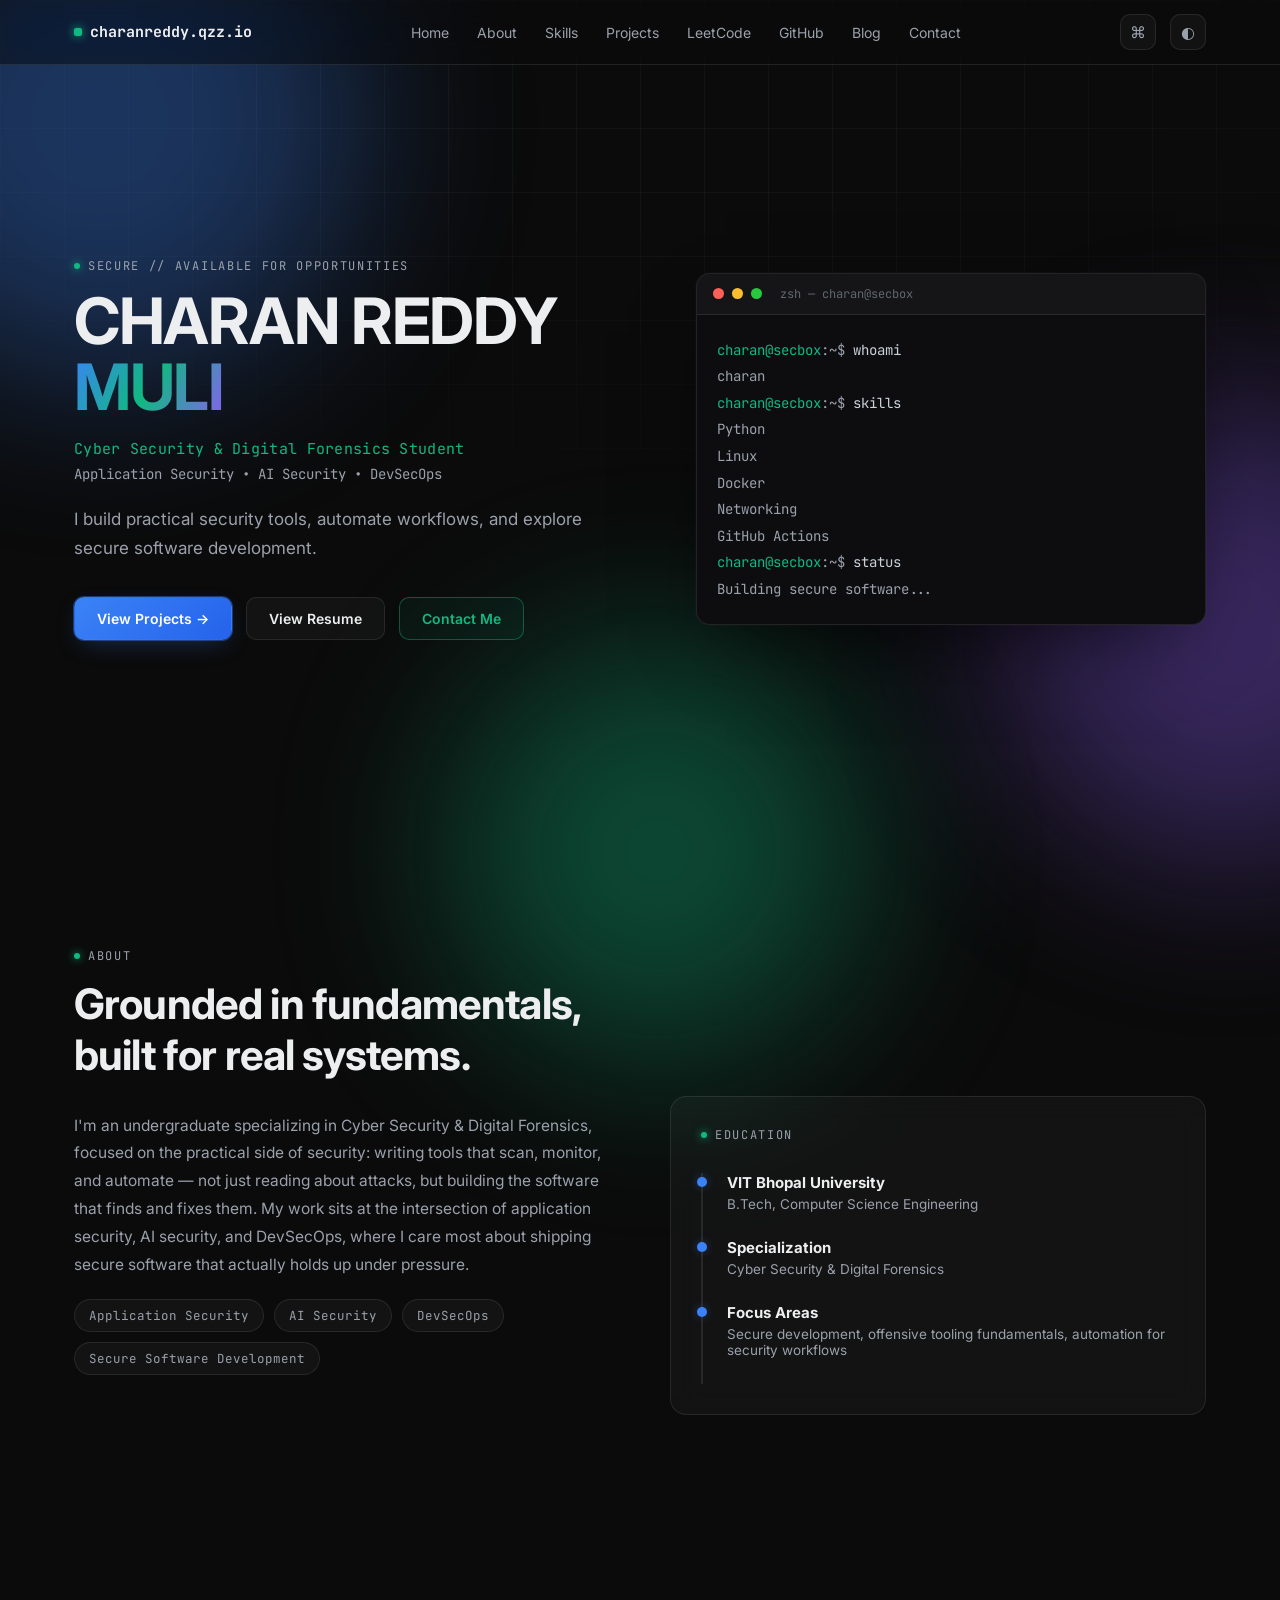
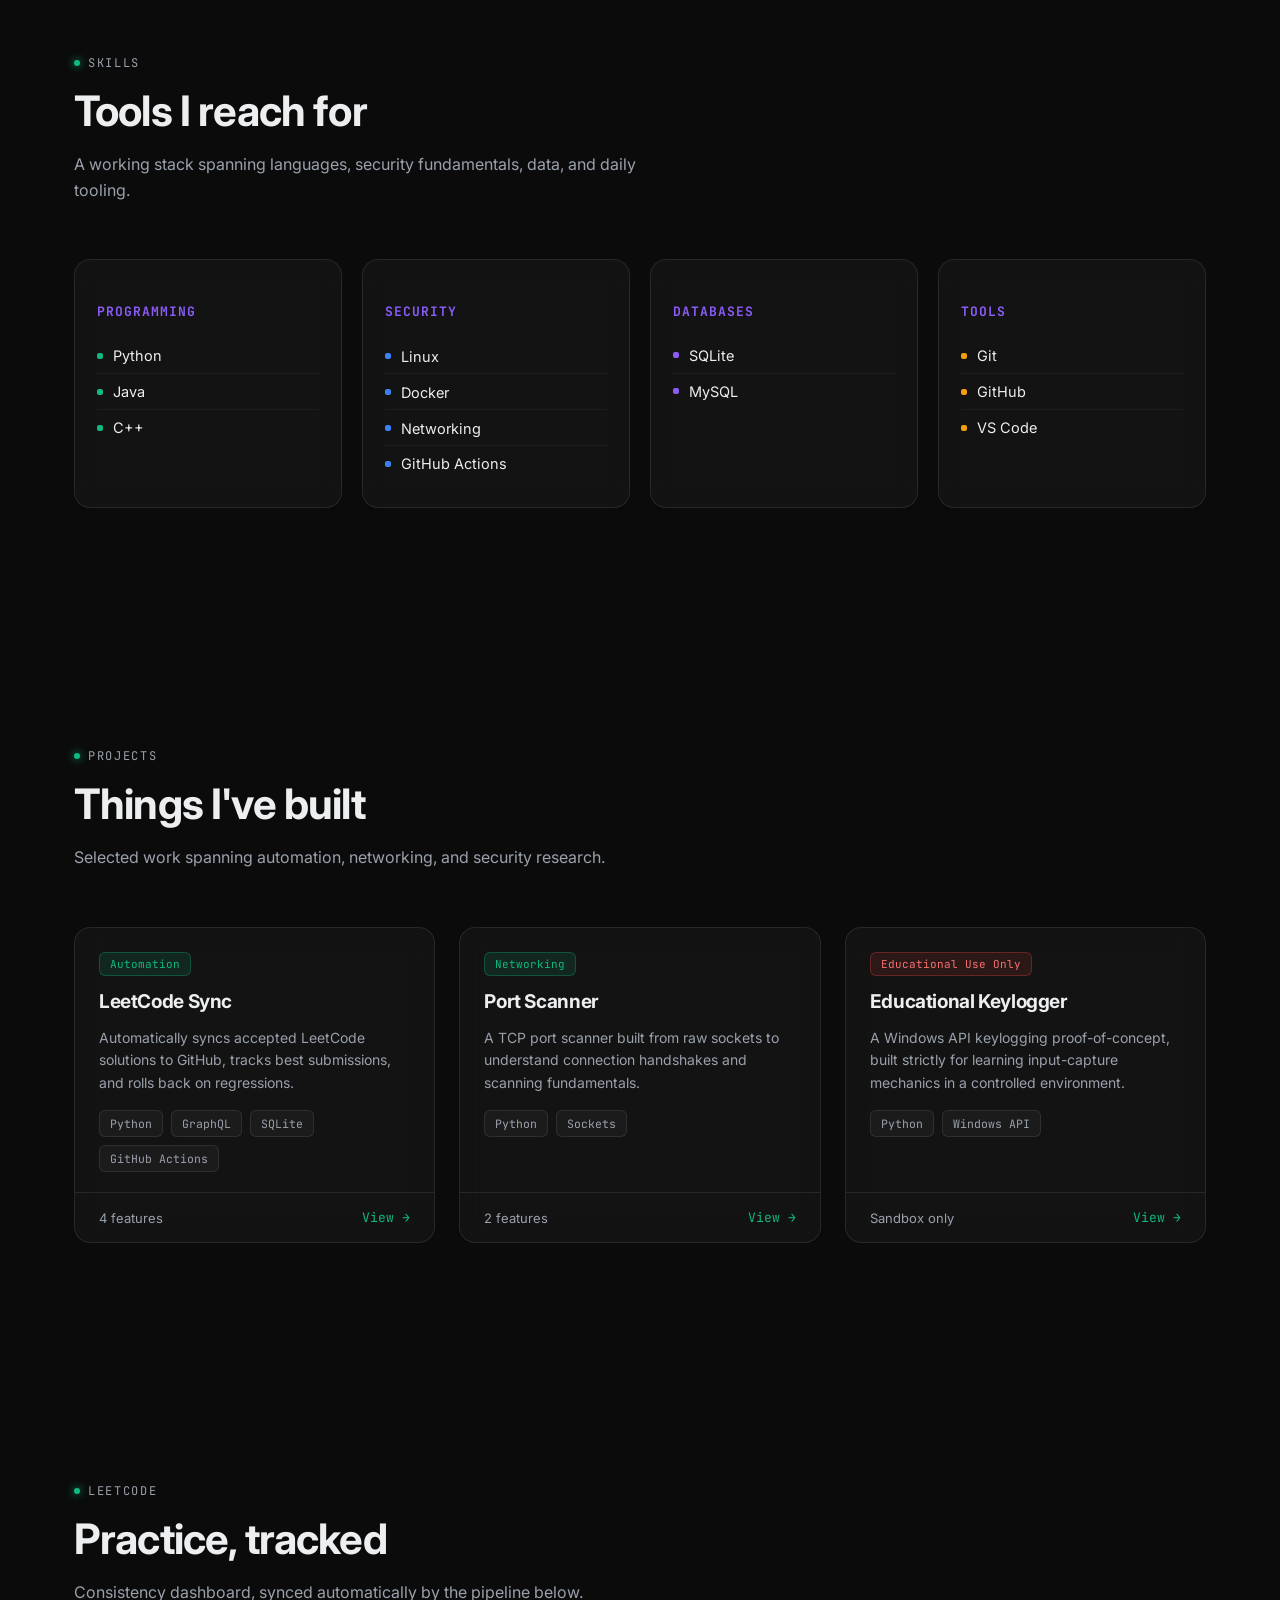
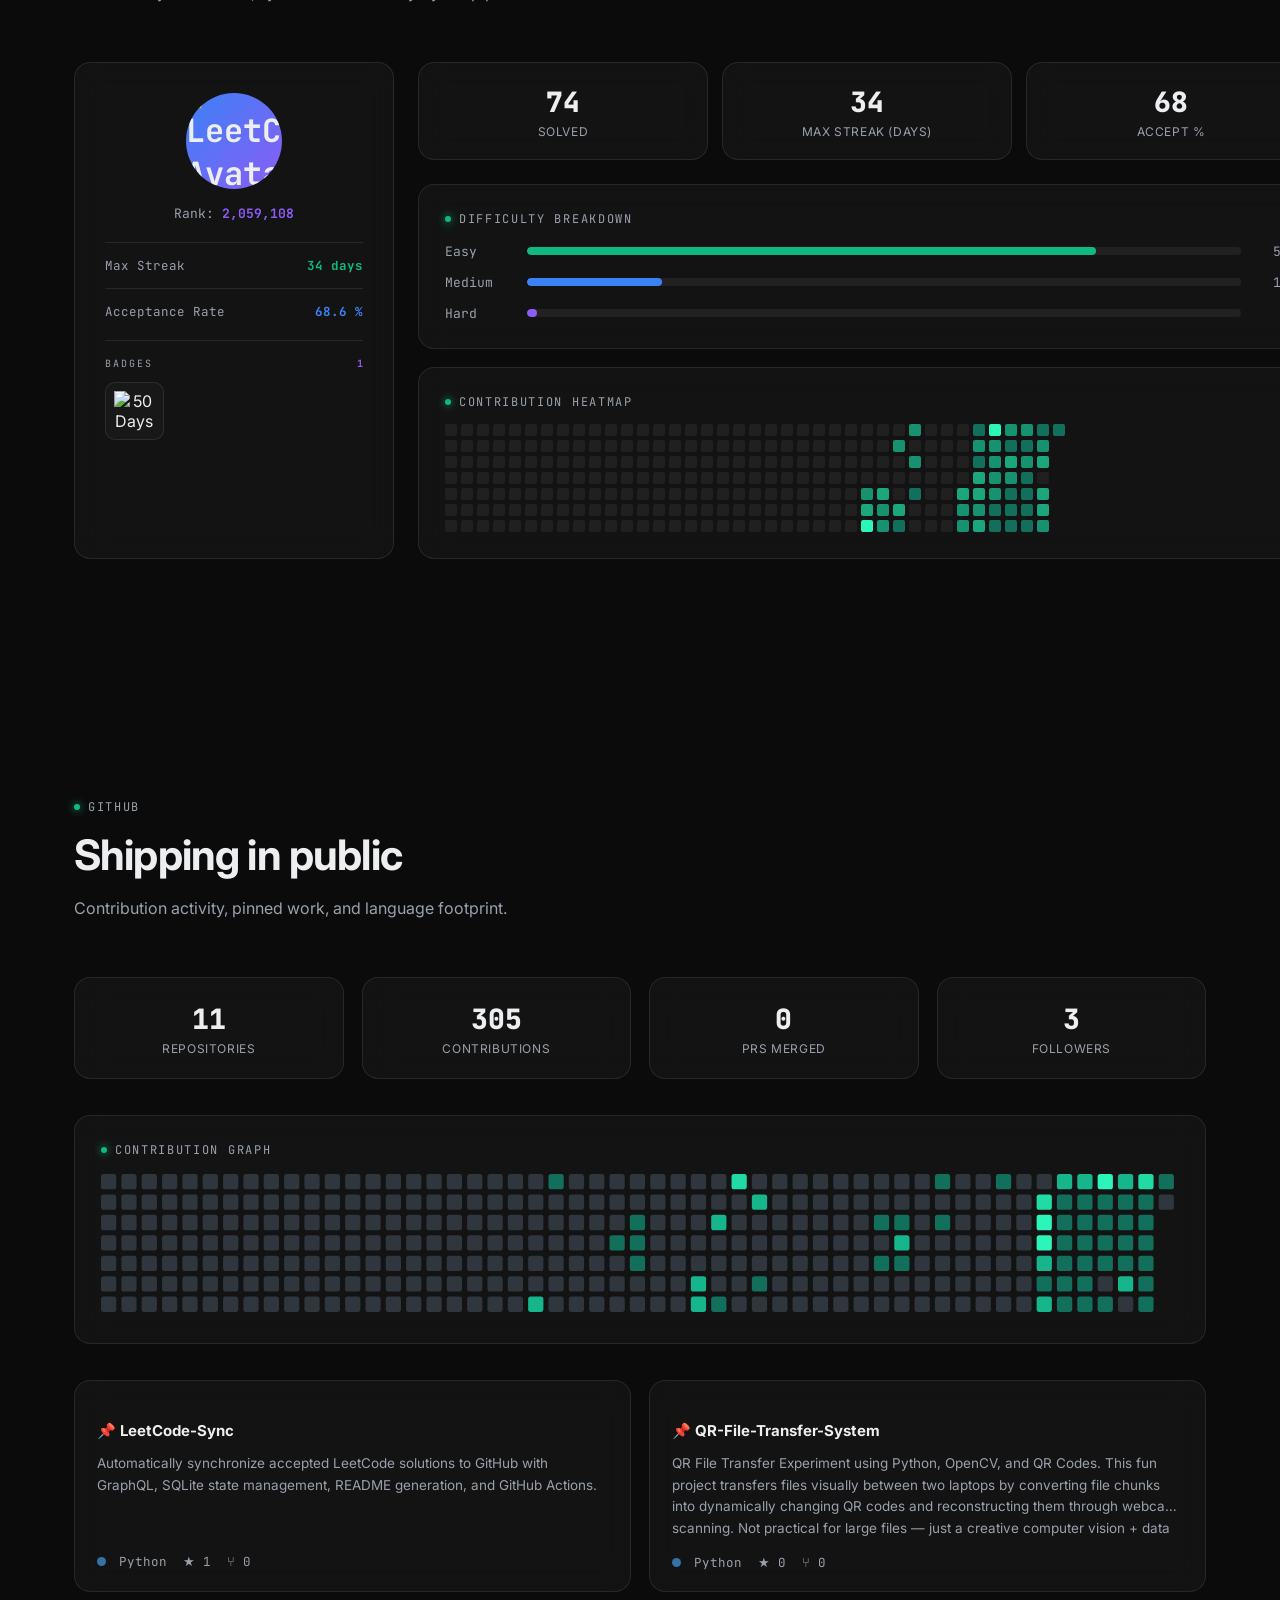
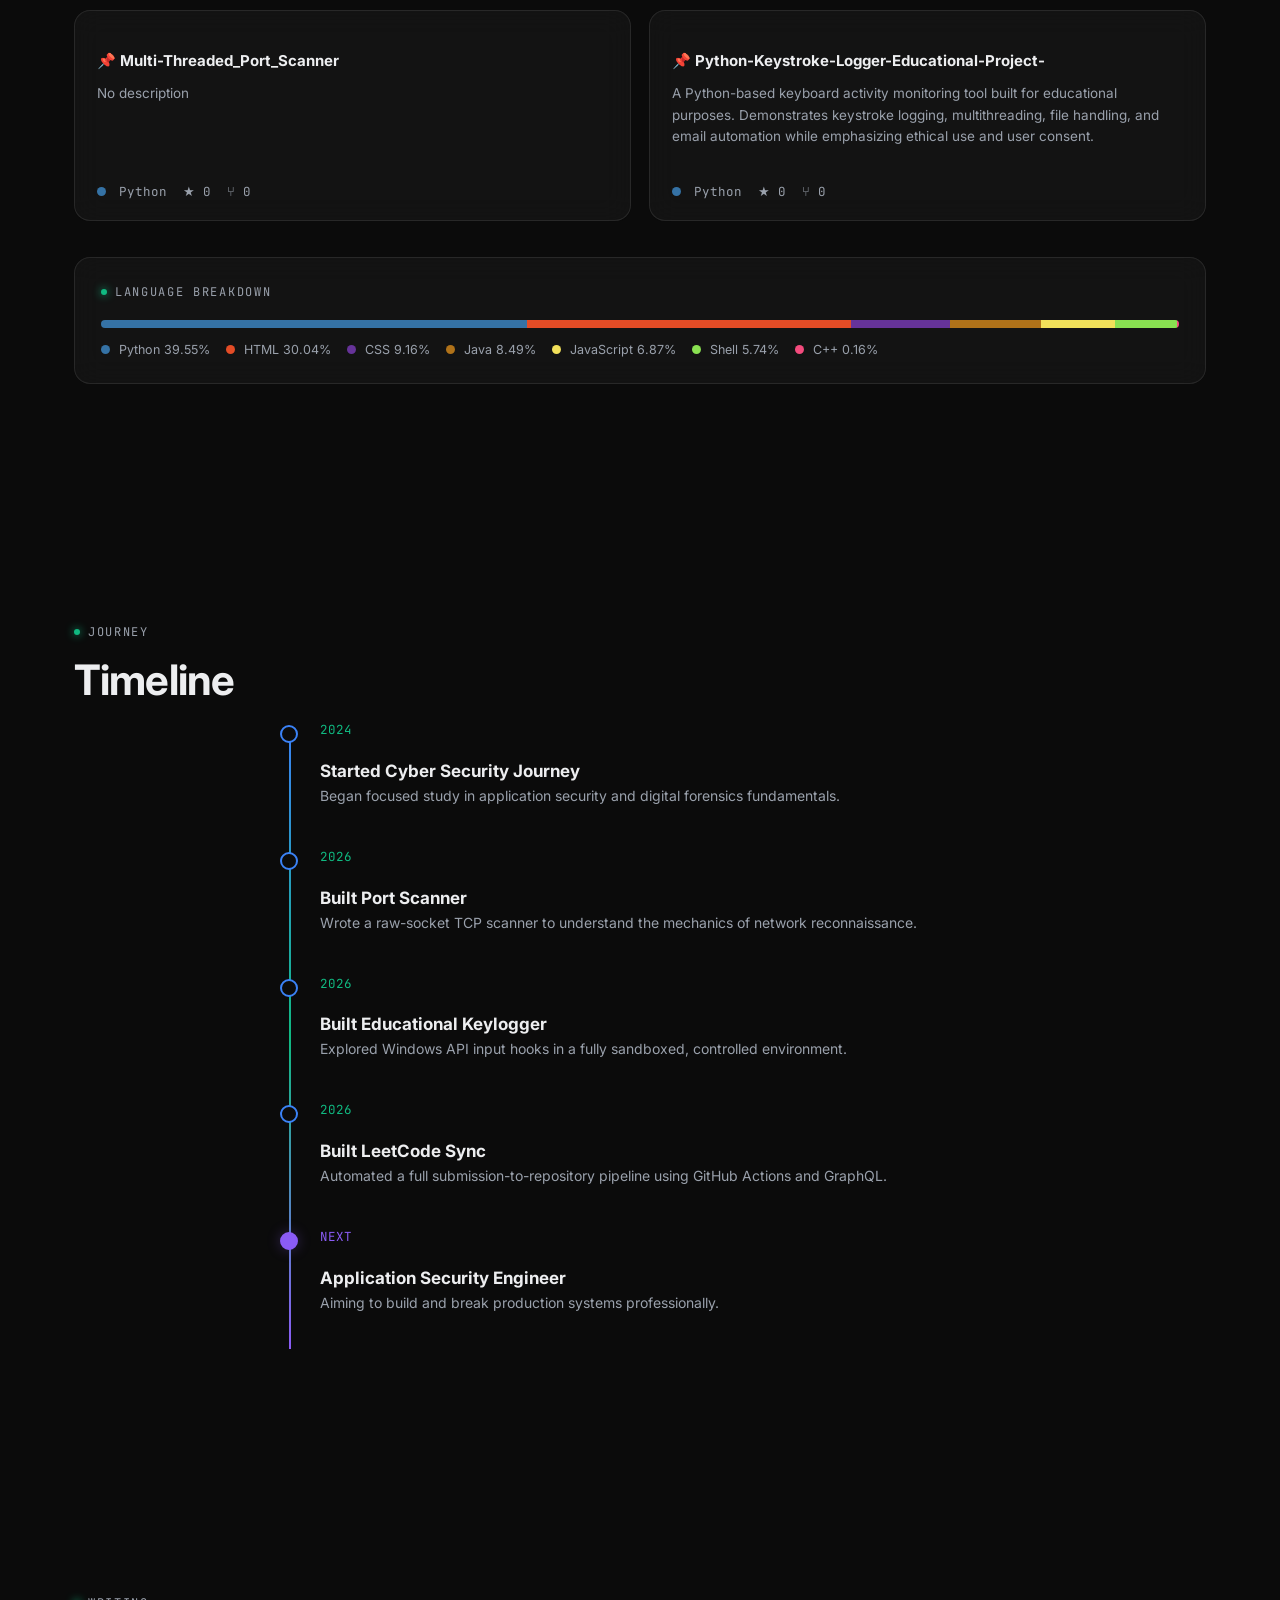
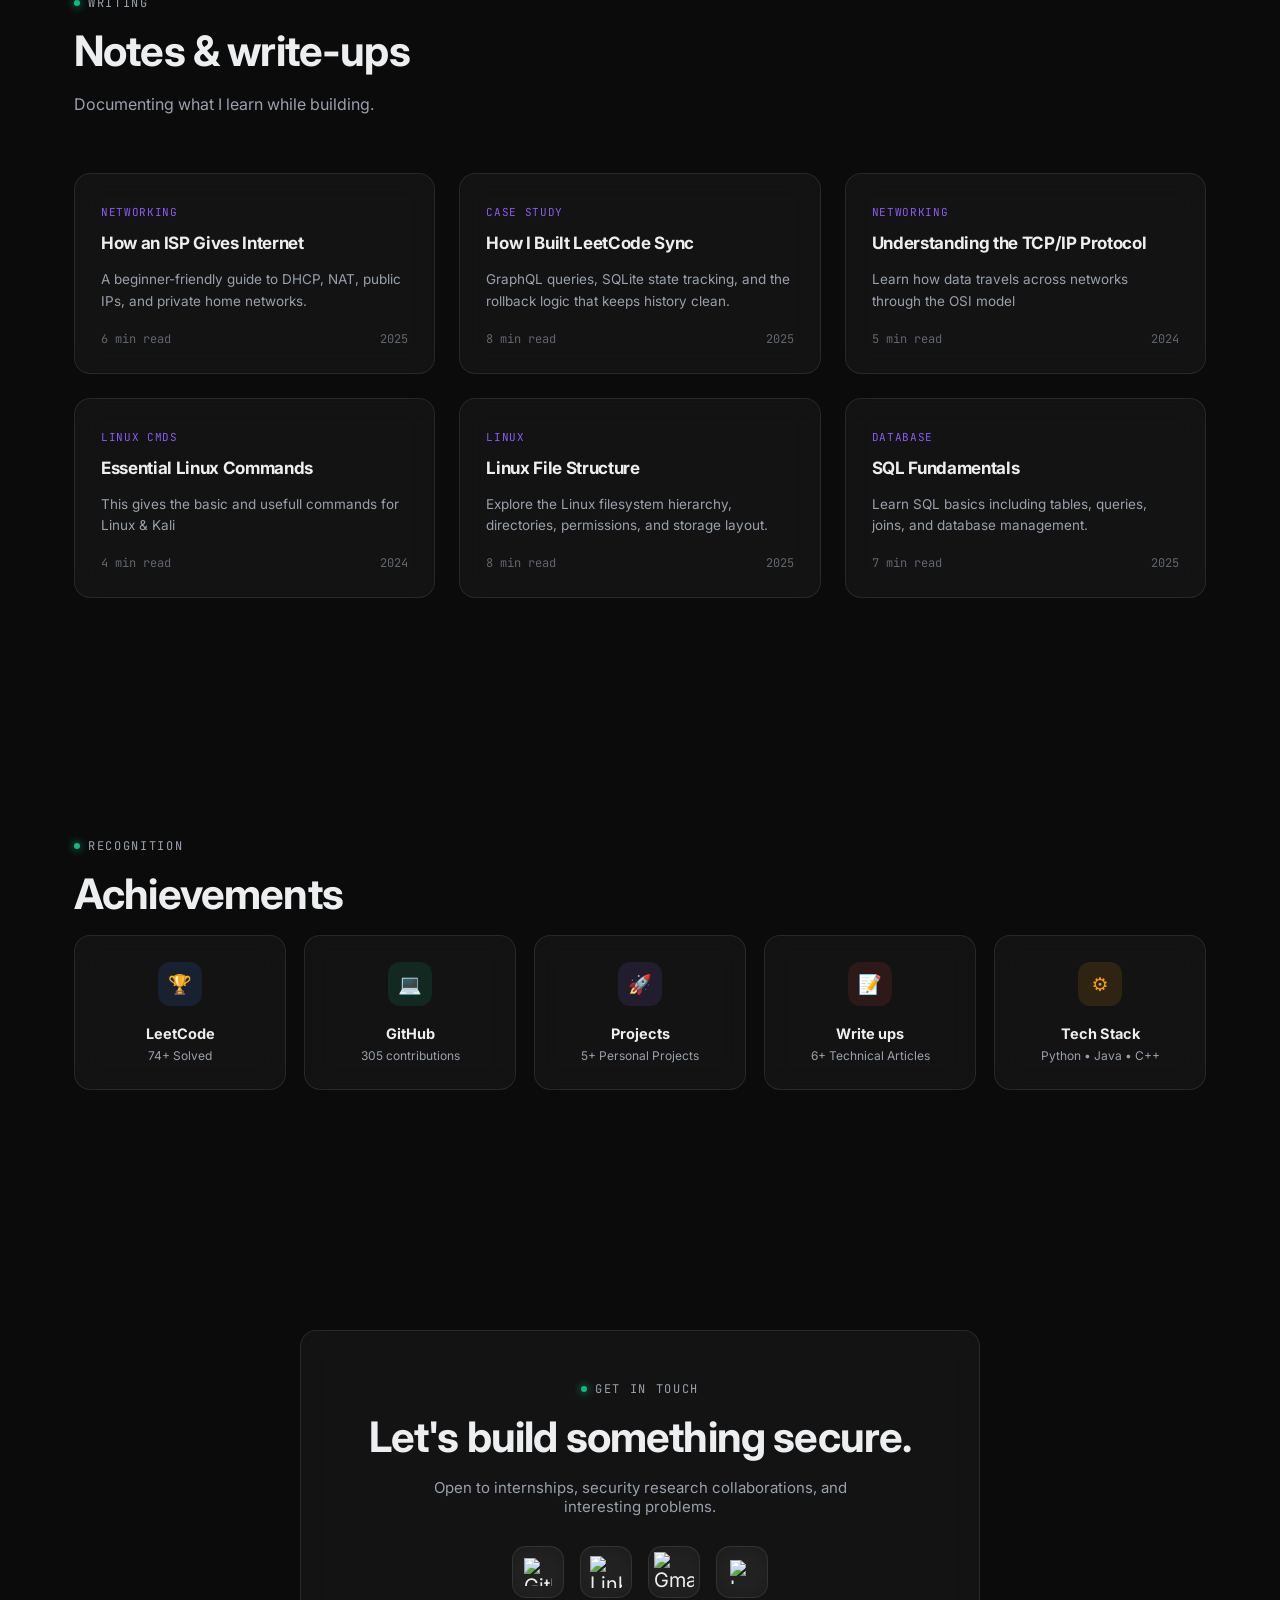
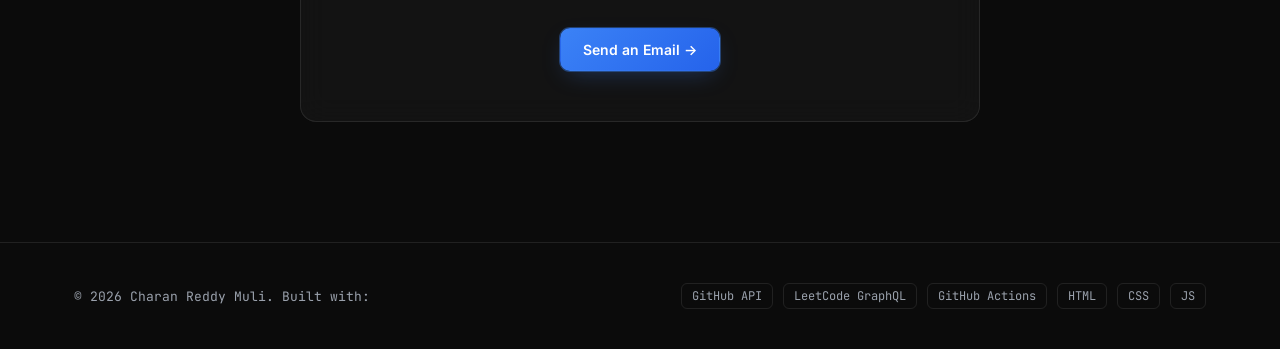
==== index.html @ 143a80f6 "Added batches to Leetcode" ====
<!DOCTYPE html>
<html lang="en">
<head>
<meta charset="UTF-8" />
<meta name="viewport" content="width=device-width, initial-scale=1.0" />
<title>Charan Reddy Muli — Cyber Security & Digital Forensics</title>
<meta name="description" content="Charan Reddy Muli — Cyber Security & Digital Forensics undergraduate. Application Security, AI Security, DevSecOps. Builder of practical security tools and automation." />
<meta name="theme-color" content="#0B0B0B" />
<link rel="preconnect" href="https://fonts.googleapis.com">
<link rel="preconnect" href="https://fonts.gstatic.com" crossorigin>
<link href="https://fonts.googleapis.com/css2?family=Inter:wght@400;500;600;700;800&family=JetBrains+Mono:wght@400;500;600;700&display=swap" rel="stylesheet">


<link rel="stylesheet" href="style.css">

</head>
<body>

<div id="loader"><div style="text-align:center;">
  <div class="loader-text mono">$ booting_portfolio --secure</div>
  <div class="loader-bar"><div class="loader-fill"></div></div>
</div></div>

<div class="bg-grid"></div>
<div class="blob blob-1"></div>
<div class="blob blob-2"></div>
<div class="blob blob-3"></div>
<div class="particles" id="particles"></div>
<div class="cursor-glow" id="cursorGlow"></div>
<div id="progress"></div>

<nav>
  <div class="nav-inner">
    <a href="#home" class="logo"><span class="dot"></span>charanreddy.qzz.io</a>
    <div class="nav-links">
      <a href="#home">Home</a>
      <a href="#about">About</a>
      <a href="#skills">Skills</a>
      <a href="#projects">Projects</a>
      <a href="#leetcode">LeetCode</a>
      <a href="#github">GitHub</a>
      <a href="#blog">Blog</a>
      <a href="#contact">Contact</a>
    </div>
    <div class="nav-right">
      <div class="icon-btn" id="cmdkBtn" title="Command palette" aria-label="Open command palette">⌘</div>
      <div class="icon-btn" id="themeToggle" title="Toggle theme" aria-label="Toggle light/dark theme">◐</div>
      <div class="icon-btn hamburger" id="hamburger" aria-label="Menu">☰</div>
    </div>
  </div>
</nav>

<!-- HERO -->
<section class="hero" id="home">
  <div class="container hero-grid">
    <div>
      <div class="eyebrow">SECURE // AVAILABLE FOR OPPORTUNITIES</div>
      <h1 class="reveal">CHARAN REDDY <span class="grad-text">MULI</span></h1>
      <div class="role reveal">Cyber Security &amp; Digital Forensics Student</div>
      <div class="stack reveal">Application Security • AI Security • DevSecOps</div>
      <p class="desc reveal">I build practical security tools, automate workflows, and explore secure software development.</p>
      <div class="hero-actions reveal">
        <a href="#projects" class="btn btn-primary magnetic">View Projects →</a>
        <a href="assets/Resume.pdf" target="_blank" class="btn btn-ghost magnetic">View Resume</a>
        <a href="#contact" class="btn btn-outline-emerald magnetic">Contact Me</a>
        
      </div>
    </div>
    <div class="reveal-scale">
      <div class="terminal">
        <div class="term-head">
          <span class="term-dot" style="background:#ff5f56;"></span>
          <span class="term-dot" style="background:#ffbd2e;"></span>
          <span class="term-dot" style="background:#27c93f;"></span>
          <span class="mono" style="margin-left:10px; font-size:12px; color:var(--text-faint);">zsh — charan@secbox</span>
        </div>
        <div class="term-body" id="termBody"></div>
      </div>
    </div>
  </div>
</section>

<!-- ABOUT -->
<section id="about">
  <div class="container">
    <div class="eyebrow reveal">ABOUT</div>
    <h2 class="section-title reveal">Grounded in fundamentals,<br/>built for real systems.</h2>
    <div class="about-grid">
      <div class="reveal">
        <p style="color:var(--text-dim); line-height:1.8; font-size:15.5px;">
          I'm an undergraduate specializing in Cyber Security &amp; Digital Forensics, focused on the practical side of security: writing tools that scan, monitor, and automate — not just reading about attacks, but building the software that finds and fixes them. My work sits at the intersection of application security, AI security, and DevSecOps, where I care most about shipping secure software that actually holds up under pressure.
        </p>
        <div class="interest-pills">
          <span class="pill">Application Security</span>
          <span class="pill">AI Security</span>
          <span class="pill">DevSecOps</span>
          <span class="pill">Secure Software Development</span>
        </div>
      </div>
      <div class="glass reveal" style="padding:30px;">
        <div class="eyebrow" style="margin-bottom:18px;">EDUCATION</div>
        <div class="timeline-mini">
          <div class="t-item">
            <h4>VIT Bhopal University</h4>
            <p>B.Tech, Computer Science Engineering</p>
          </div>
          <div class="t-item">
            <h4>Specialization</h4>
            <p>Cyber Security &amp; Digital Forensics</p>
          </div>
          <div class="t-item">
            <h4>Focus Areas</h4>
            <p>Secure development, offensive tooling fundamentals, automation for security workflows</p>
          </div>
        </div>
      </div>
    </div>
  </div>
</section>

<!-- SKILLS -->
<section id="skills">
  <div class="container">
    <div class="eyebrow reveal">SKILLS</div>
    <h2 class="section-title reveal">Tools I reach for</h2>
    <p class="section-sub reveal">A working stack spanning languages, security fundamentals, data, and daily tooling.</p>
    <div class="skill-groups">
      <div class="glass skill-card reveal">
        <h4>Programming</h4>
        <div class="skill-item"><span class="skill-dot"></span>Python</div>
        <div class="skill-item"><span class="skill-dot"></span>Java</div>
        <div class="skill-item"><span class="skill-dot"></span>C++</div>
      </div>
      <div class="glass skill-card reveal">
        <h4>Security</h4>
        <div class="skill-item"><span class="skill-dot" style="background:var(--blue);"></span>Linux</div>
        <div class="skill-item"><span class="skill-dot" style="background:var(--blue);"></span>Docker</div>
        <div class="skill-item"><span class="skill-dot" style="background:var(--blue);"></span>Networking</div>
        <div class="skill-item"><span class="skill-dot" style="background:var(--blue);"></span>GitHub Actions</div>
      </div>
      <div class="glass skill-card reveal">
        <h4>Databases</h4>
        <div class="skill-item"><span class="skill-dot" style="background:var(--purple);"></span>SQLite</div>
        <div class="skill-item"><span class="skill-dot" style="background:var(--purple);"></span>MySQL</div>
      </div>
      <div class="glass skill-card reveal">
        <h4>Tools</h4>
        <div class="skill-item"><span class="skill-dot" style="background:#f59e0b;"></span>Git</div>
        <div class="skill-item"><span class="skill-dot" style="background:#f59e0b;"></span>GitHub</div>
        <div class="skill-item"><span class="skill-dot" style="background:#f59e0b;"></span>VS Code</div>
      </div>
    </div>
  </div>
</section>

<!-- PROJECTS -->
<section id="projects">
  <div class="container">
    <div class="eyebrow reveal">PROJECTS</div>
    <h2 class="section-title reveal">Things I've built</h2>
    <p class="section-sub reveal">Selected work spanning automation, networking, and security research.</p>
    <div class="projects-grid">

      <div class="glass pcard reveal" data-modal="proj1">
        <div class="pcard-top">
          <span class="pcard-badge badge-live mono">Automation</span>
          <h3>LeetCode Sync</h3>
          <p>Automatically syncs accepted LeetCode solutions to GitHub, tracks best submissions, and rolls back on regressions.</p>
        </div>
        <div class="tech-row">
          <span class="tech-chip">Python</span><span class="tech-chip">GraphQL</span><span class="tech-chip">SQLite</span><span class="tech-chip">GitHub Actions</span>
        </div>
        <div class="pcard-foot"><span>4 features</span><span class="mono" style="color:var(--emerald);">View →</span></div>
      </div>

      <div class="glass pcard reveal" data-modal="proj2">
        <div class="pcard-top">
          <span class="pcard-badge badge-live mono">Networking</span>
          <h3>Port Scanner</h3>
          <p>A TCP port scanner built from raw sockets to understand connection handshakes and scanning fundamentals.</p>
        </div>
        <div class="tech-row">
          <span class="tech-chip">Python</span><span class="tech-chip">Sockets</span>
        </div>
        <div class="pcard-foot"><span>2 features</span><span class="mono" style="color:var(--emerald);">View →</span></div>
      </div>

      <div class="glass pcard reveal" data-modal="proj3">
        <div class="pcard-top">
          <span class="pcard-badge badge-warn mono">Educational Use Only</span>
          <h3>Educational Keylogger</h3>
          <p>A Windows API keylogging proof-of-concept, built strictly for learning input-capture mechanics in a controlled environment.</p>
        </div>
        <div class="tech-row">
          <span class="tech-chip">Python</span><span class="tech-chip">Windows API</span>
        </div>
        <div class="pcard-foot"><span>Sandbox only</span><span class="mono" style="color:var(--emerald);">View →</span></div>
      </div>

    </div>
  </div>
</section>

<!-- LEETCODE DASHBOARD -->
<section id="leetcode">
  <div class="container">
    <div class="eyebrow reveal">LEETCODE</div>
    <h2 class="section-title reveal">Practice, tracked</h2>
    <p class="section-sub reveal">Consistency dashboard, synced automatically by the pipeline below.</p>

    <div class="lc-grid">
      <div class="glass lc-profile reveal">
        <img id="leetcode-avatar" class="avatar" alt="LeetCode Avatar">
        <h3 id="leetcode-username" style="font-size:18px;"></h3>
        <p class="mono" style="color:var(--text-dim); font-size:13px; margin:6px 0 20px;">Rank: <span id="rank" style="color:var(--purple); font-weight:700;">1584</span></p>
        <div style="display:flex; justify-content:space-between; padding:14px 0; border-top:1px solid var(--border);">
          <span class="mono" style="font-size:12.5px; color:var(--text-dim);">Max Streak</span>
          <span id="profileStreak" class="mono" style="font-size:12.5px; color:var(--emerald); font-weight:700;">0 days</span>
        </div>
        <div style="display:flex; justify-content:space-between; padding:14px 0; border-top:1px solid var(--border);">
          <span class="mono" style="font-size:12.5px; color:var(--text-dim);">Acceptance Rate</span>
          <span id="profileAcceptance" class="mono" style="font-size:12.5px; color:var(--blue); font-weight:700;">71.4%</span>
        </div>
          <div class="leetcode-badges">
            <div class="leetcode-badges-header">
              <span class="mono leetcode-badges-title">BADGES</span>
              <span class="mono leetcode-badges-count" id="badgeCount">0</span>
            </div>
          
            <div id="leetcodeBadges" class="leetcode-badges-grid">
              <!-- Badges are automatically inserted here -->
            </div>
            </div>
          </div>

      <div>
        <div class="lc-stats-row">
        <div class="glass stat-box reveal">
            <div id="solvedCount" class="stat-num mono counter">0</div>
            <div class="stat-label">Solved</div>
        </div>
      
        <div class="glass stat-box reveal">
            <div id="streakCount" class="stat-num mono counter">0</div>
            <div  class="stat-label">Max Streak (days)</div>
        </div>
      
        <div class="glass stat-box reveal">
            <div id="acceptanceCount" class="stat-num mono counter">0</div>
            <div class="stat-label">Accept %</div>
        </div>

        </div>

        <div class="glass reveal" style="padding:26px;">
          <div class="eyebrow" style="margin-bottom:16px;">
            DIFFICULTY BREAKDOWN
          </div>
        
          <div class="diff-bars">
          
            <div class="diff-row">
              <span class="diff-label">Easy</span>
            
              <div class="diff-track">
                <div id="easyBar" class="diff-fill" style="background:var(--emerald);"></div>
              </div>
            
              <span id="easyCount" class="diff-count">0</span>
            </div>
          
            <div class="diff-row">
              <span class="diff-label">Medium</span>
            
              <div class="diff-track">
                <div id="mediumBar" class="diff-fill" style="background:var(--blue);"></div>
              </div>
            
              <span id="mediumCount" class="diff-count">0</span>
            </div>
          
            <div class="diff-row">
              <span class="diff-label">Hard</span>
            
              <div class="diff-track">
                <div id="hardBar" class="diff-fill" style="background:var(--purple);"></div>
              </div>
            
              <span id="hardCount" class="diff-count">0</span>
            </div>
          
          </div>
        </div>

        <div class="glass reveal" style="padding:26px; margin-top:18px;">
          <div class="eyebrow" style="margin-bottom:4px;">CONTRIBUTION HEATMAP</div>
          <div class="heatmap" id="heatmap"></div>
        </div>
      </div>
    </div>
  </div>
</section>

<!-- SYNC FLOW -->


<!-- GITHUB ACTIVITY -->
<section id="github">
  <div class="container">
    <div class="eyebrow reveal">GITHUB</div>
    <h2 class="section-title reveal">Shipping in public</h2>
    <p class="section-sub reveal">Contribution activity, pinned work, and language footprint.</p>

    <div class="gh-grid">
    
      <div class="glass gh-stat reveal">
        <div id="repoCount" class="stat-num mono counter">0</div>
        <div class="stat-label">Repositories</div>
      </div>
    
      <div class="glass gh-stat reveal">
        <div id="contributionCount" class="stat-num mono counter">0</div>
        <div class="stat-label">Contributions</div>
      </div>
    
      <div class="glass gh-stat reveal">
        <div id="prCount" class="stat-num mono counter">0</div>
        <div class="stat-label">PRs Merged</div>
      </div>
    
      <div class="glass gh-stat reveal">
        <div id="followerCount" class="stat-num mono counter">0</div>
        <div class="stat-label">Followers</div>
      </div>
    
    </div>

    <div class="glass reveal" style="padding:26px; margin-bottom:36px;">
      <div class="eyebrow" style="margin-bottom:16px;">CONTRIBUTION GRAPH</div>
      <img
    src="data/github_heatmap.svg"
    class="github-heatmap-svg"
    alt="GitHub Contribution Graph">
    </div>


  <div class="repo-grid">
  
    <div class="glass repo-card reveal">
      <h4 id="repo1-title"></h4>
      <p id="repo1-description"></p>
    
      <div class="repo-meta">
        <span>
          <span id="repo1-dot" class="lang-dot"></span>
          <span id="repo1-language"></span>
        </span>
      
        <span id="repo1-stars"></span>
        <span id="repo1-forks"></span>
      </div>
    </div>
  
    <div class="glass repo-card reveal">
      <h4 id="repo2-title"></h4>
      <p id="repo2-description"></p>
    
      <div class="repo-meta">
        <span>
          <span id="repo2-dot" class="lang-dot"></span>
          <span id="repo2-language"></span>
        </span>
      
        <span id="repo2-stars"></span>
        <span id="repo2-forks"></span>
      </div>
    </div>
  
    <div class="glass repo-card reveal">
      <h4 id="repo3-title"></h4>
      <p id="repo3-description"></p>
    
      <div class="repo-meta">
        <span>
          <span id="repo3-dot" class="lang-dot"></span>
          <span id="repo3-language"></span>
        </span>
      
        <span id="repo3-stars"></span>
        <span id="repo3-forks"></span>
      </div>
    </div>
  
    <div class="glass repo-card reveal">
      <h4 id="repo4-title"></h4>
      <p id="repo4-description"></p>
    
      <div class="repo-meta">
        <span>
          <span id="repo4-dot" class="lang-dot"></span>
          <span id="repo4-language"></span>
        </span>
      
        <span id="repo4-stars"></span>
        <span id="repo4-forks"></span>
      </div>
    </div>
  
  </div>


    <div class="glass reveal" style="padding:26px;">
      <div class="eyebrow" style="margin-bottom:6px;">LANGUAGE BREAKDOWN</div>
    
      <div class="lang-bar" id="language-bar"></div>
    
      <div class="lang-legend" id="language-legend"></div>
    </div>

    </div>
  </div>
</section>

<!-- TIMELINE -->
<section id="timeline">
  <div class="container">
    <div class="eyebrow reveal">JOURNEY</div>
    <h2 class="section-title reveal">Timeline</h2>
    <div class="vtimeline">
      <div class="vt-item reveal"><div class="vt-year">2024</div><h4>Started Cyber Security Journey</h4><p>Began focused study in application security and digital forensics fundamentals.</p></div>
      <div class="vt-item reveal"><div class="vt-year">2026</div><h4>Built Port Scanner</h4><p>Wrote a raw-socket TCP scanner to understand the mechanics of network reconnaissance.</p></div>
      <div class="vt-item reveal"><div class="vt-year">2026</div><h4>Built Educational Keylogger</h4><p>Explored Windows API input hooks in a fully sandboxed, controlled environment.</p></div>
      <div class="vt-item reveal"><div class="vt-year">2026</div><h4>Built LeetCode Sync</h4><p>Automated a full submission-to-repository pipeline using GitHub Actions and GraphQL.</p></div>
      <div class="vt-item future reveal"><div class="vt-year mono" style="color:var(--purple);">NEXT</div><h4>Application Security Engineer</h4><p>Aiming to build and break production systems professionally.</p></div>
    </div>
  </div>
</section>

<!-- BLOG -->
<section id="blog">
  <div class="container">
    <div class="eyebrow reveal">WRITING</div>
    <h2 class="section-title reveal">Notes &amp; write-ups</h2>
    <p class="section-sub reveal">Documenting what I learn while building.</p>

    <div class="blog-grid">

      <a href="notes/notes.html?article=isp_to_router.html" class="blog-link">
        <div class="glass blog-card reveal">
          <span class="blog-tag">NETWORKING</span>
          <h3>How an ISP Gives Internet</h3>
          <p>A beginner-friendly guide to DHCP, NAT, public IPs, and private home networks.</p>

          <div class="blog-meta">
            <span>6 min read</span>
            <span>2025</span>
          </div>
        </div>
      </a>

      <a href="notes/notes.html?article=leetcode-sync.html" class="blog-link">
        <div class="glass blog-card reveal">
          <span class="blog-tag">Case Study</span>
          <h3>How I Built LeetCode Sync</h3>
          <p>GraphQL queries, SQLite state tracking, and the rollback logic that keeps history clean.</p>

          <div class="blog-meta">
            <span>8 min read</span>
            <span>2025</span>
          </div>
        </div>
      </a>

      <a href="notes/notes.html?article=tcp_ip.html" class="blog-link">
        <div class="glass blog-card reveal">
          <span class="blog-tag">NETWORKING</span>
          <h3>Understanding the TCP/IP Protocol</h3>
          <p>Learn how data travels across networks through the OSI model</p>

          <div class="blog-meta">
            <span>5 min read</span>
            <span>2024</span>
          </div>
        </div>
      </a>

      <a href="notes/notes.html?article=linux.html" class="blog-link">
        <div class="glass blog-card reveal">
          <span class="blog-tag">Linux CMDs</span>
          <h3>Essential Linux Commands</h3>
          <p>This gives the basic and usefull commands for Linux & Kali</p>

          <div class="blog-meta">
            <span>4 min read</span>
            <span>2024</span>
          </div>
        </div>
      </a>

      <a href="notes/notes.html?article=Linux-file-system.html" class="blog-link">
        <div class="glass blog-card reveal">
          <span class="blog-tag">Linux</span>
          <h3>Linux File Structure</h3>
          <p>Explore the Linux filesystem hierarchy, directories, permissions, and storage layout.</p>

          <div class="blog-meta">
            <span>8 min read</span>
            <span>2025</span>
          </div>
        </div>
      </a>

      <a href="notes/notes.html?article=sql.html" class="blog-link">
        <div class="glass blog-card reveal">
          <span class="blog-tag">DATABASE</span>
          <h3>SQL Fundamentals</h3>
          <p>Learn SQL basics including tables, queries, joins, and database management.</p>

          <div class="blog-meta">
            <span>7 min read</span>
            <span>2025</span>
          </div>
        </div>
      </a>

    </div>
  </div>
</section>

<!-- ACHIEVEMENTS -->
<section id="achievements">
  <div class="container">
    <div class="eyebrow reveal">RECOGNITION</div>
    <h2 class="section-title reveal">Achievements</h2>
    <div class="ach-grid">
      <div class="glass ach-card reveal"><div class="ach-icon" style="background:rgba(59,130,246,.12); color:var(--blue);">🏆</div><h4>LeetCode</h4><p><span id="achievement-leetcode">0</span>+ Solved</p></div>
      <div class="glass ach-card reveal"><div class="ach-icon" style="background:rgba(16,185,129,.12); color:var(--emerald);">💻</div><h4>GitHub</h4><p><span id="achievement-contributions">0</span> contributions</p></div>
      <div class="glass ach-card reveal"><div class="ach-icon" style="background:rgba(139,92,246,.12); color:var(--purple);">🚀</div><h4>Projects</h4><p>5+ Personal Projects</p></div>
      <div class="glass ach-card reveal"><div class="ach-icon" style="background:rgba(239,68,68,.12); color:#f87171;">📝</div><h4>Write ups</h4><p>6+ Technical Articles</p></div>
      <div class="glass ach-card reveal"><div class="ach-icon" style="background:rgba(245,158,11,.12); color:#f59e0b;">⚙️</div><h4>Tech Stack</h4><p>Python • Java • C++</p></div>
    </div>
  </div>
</section>

<!-- CONTACT -->
<section id="contact">
  <div class="container">
    <div class="glass contact-box reveal">
      <div class="eyebrow" style="justify-content:center;">GET IN TOUCH</div>
      <h2 class="section-title">Let's build something secure.</h2>
      <p style="color:var(--text-dim); font-size:15px; max-width:440px; margin:0 auto;">Open to internships, security research collaborations, and interesting problems.</p>

      <div class="social-row">
          <a href="https://github.com/Charanreddy0007" target="_blank" rel="noopener" class="glass social-btn magnetic" aria-label="GitHub">
              <img id="github-icon" src="assets/github.png" alt="GitHub">
          </a>
        
          <a href="https://www.linkedin.com/in/charanreddy0007/" target="_blank" rel="noopener" class="glass social-btn magnetic" aria-label="LinkedIn">
              <img id="linkedin-icon" src="assets/linkedin.png" alt="LinkedIn">
          </a>
        
          <a href="mailto:mulicharanreddy@gmail.com" target="_blank" rel="noopener" class="glass social-btn magnetic" aria-label="Email">
              <img id="gmail-icon" src="assets/gmail.webp" alt="Gmail">
          </a>
        
          <a href="https://leetcode.com/u/Charanreddy0007/" target="_blank" rel="noopener" class="glass social-btn magnetic" aria-label="LeetCode">
              <img id="leetcode-icon" src="assets/leetcode.webp" alt="LeetCode">
          </a>
      </div>

      <div style="margin-top:30px;">
        <a href="mailto:mulicharanreddy@gmail.com" class="btn btn-primary magnetic">Send an Email →</a>
      </div>
    </div>
  </div>
</section>

<footer>
  <div class="container footer-inner">
    <div class="mono" style="font-size:13px; color:var(--text-dim);">© 2026 Charan Reddy Muli. Built with:</div>
    <div class="stack-list">
      <span>GitHub API</span><span>LeetCode GraphQL</span><span>GitHub Actions</span><span>HTML</span><span>CSS</span><span>JS</span>
    </div>
  </div>
</footer>

<div class="icon-btn glass" id="toTop" aria-label="Back to top">↑</div>

<!-- PROJECT MODALS -->
<div class="modal-overlay" id="modalOverlay">
  <div class="glass modal-box" id="modalBox"></div>
</div>

<!-- COMMAND PALETTE -->
<div class="cmdk-overlay" id="cmdkOverlay">
  <div class="glass cmdk-box">
    <input class="cmdk-input mono" id="cmdkInput" placeholder="Type a command or search sections... (Esc to close)" />
    <div class="cmdk-list" id="cmdkList"></div>
  </div>
</div>

<script src="script.js" defer></script>

</body>
</html>
---- style.css ----
:root{
  --bg:#0B0B0B;
  --bg-2:#101012;
  --surface: rgba(255,255,255,0.035);
  --surface-hi: rgba(255,255,255,0.06);
  --border: rgba(255,255,255,0.09);
  --border-hi: rgba(255,255,255,0.18);
  --text:#EDEEF0;
  --text-dim:#9AA1AC;
  --text-faint:#61666F;
  --blue:#3B82F6;
  --emerald:#10B981;
  --purple:#8B5CF6;
  --blue-glow: rgba(59,130,246,0.35);
  --emerald-glow: rgba(16,185,129,0.30);
  --purple-glow: rgba(139,92,246,0.30);
  --radius:16px;
  --font-ui: 'Inter', system-ui, sans-serif;
  --font-mono: 'JetBrains Mono', monospace;
}
html.light{
  --bg:#F7F7F8;
  --bg-2:#FFFFFF;
  --surface: rgba(10,10,15,0.03);
  --surface-hi: rgba(10,10,15,0.05);
  --border: rgba(10,10,15,0.08);
  --border-hi: rgba(10,10,15,0.16);
  --text:#0E0F12;
  --text-dim:#4B5160;
  --text-faint:#8A8F99;
}
*{box-sizing:border-box;}
html{scroll-behavior:smooth;}
body{
  margin:0; background:var(--bg); color:var(--text);
  font-family:var(--font-ui); -webkit-font-smoothing:antialiased;
  overflow-x:hidden; transition:background .4s ease, color .4s ease;
}
::selection{ background:var(--blue-glow); color:#fff; }
a{color:inherit; text-decoration:none;}
.mono{font-family:var(--font-mono);}
.eyebrow{
  font-family:var(--font-mono); font-size:12px; letter-spacing:.14em; text-transform:uppercase;
  color:var(--text-dim); display:flex; align-items:center; gap:8px; margin-bottom:14px;
}
.eyebrow::before{content:''; width:6px; height:6px; border-radius:50%; background:var(--emerald); box-shadow:0 0 8px var(--emerald);}
.container{ max-width:1180px; margin:0 auto; padding:0 24px; }
section{ position:relative; padding:120px 0; }
h1,h2,h3{ font-weight:700; letter-spacing:-0.02em; margin:0; }
.grad-text{
  background: linear-gradient(120deg, var(--blue), var(--emerald) 50%, var(--purple));
  -webkit-background-clip:text; background-clip:text; color:transparent;
}
.section-title{ font-size:clamp(28px,4vw,42px); margin-bottom:16px; }
.section-sub{ color:var(--text-dim); font-size:16px; max-width:600px; line-height:1.6; margin-bottom:56px; }

/* background grid + blobs */
.bg-grid{
  position:fixed; inset:0; z-index:0; pointer-events:none;
  background-image:
    linear-gradient(to right, rgba(255,255,255,0.035) 1px, transparent 1px),
    linear-gradient(to bottom, rgba(255,255,255,0.035) 1px, transparent 1px);
  background-size:64px 64px;
  mask-image: radial-gradient(ellipse 80% 60% at 50% 0%, black 40%, transparent 100%);
}
html.light .bg-grid{
  background-image:
    linear-gradient(to right, rgba(0,0,0,0.035) 1px, transparent 1px),
    linear-gradient(to bottom, rgba(0,0,0,0.035) 1px, transparent 1px);
}
.blob{ position:fixed; border-radius:50%; filter:blur(90px); pointer-events:none; z-index:0; opacity:.35; }
.blob-1{ width:520px; height:520px; background:var(--blue); top:-140px; left:-160px; animation:float1 18s ease-in-out infinite; }
.blob-2{ width:460px; height:460px; background:var(--purple); top:400px; right:-180px; animation:float2 22s ease-in-out infinite; }
.blob-3{ width:420px; height:420px; background:var(--emerald); bottom:-160px; left:35%; animation:float1 26s ease-in-out infinite reverse; }
@keyframes float1{ 0%,100%{transform:translate(0,0);} 50%{transform:translate(40px,60px);} }
@keyframes float2{ 0%,100%{transform:translate(0,0);} 50%{transform:translate(-50px,40px);} }

.cursor-glow{
  position:fixed; width:420px; height:420px; border-radius:50%; pointer-events:none; z-index:1;
  background:radial-gradient(circle, rgba(59,130,246,0.10), rgba(139,92,246,0.05) 45%, transparent 70%);
  transform:translate(-50%,-50%); transition:opacity .3s ease; opacity:0;
}

.particles{ position:fixed; inset:0; z-index:0; pointer-events:none; overflow:hidden; }
.particle{ position:absolute; width:3px; height:3px; border-radius:50%; background:var(--blue); opacity:.5; animation:drift linear infinite; }
@keyframes drift{ 0%{ transform:translateY(0) translateX(0); opacity:0;} 10%{opacity:.6;} 90%{opacity:.4;} 100%{ transform:translateY(-100vh) translateX(30px); opacity:0;} }

/* progress bar */
#progress{ position:fixed; top:0; left:0; height:2px; z-index:1000; background:linear-gradient(90deg,var(--blue),var(--emerald),var(--purple)); width:0%; box-shadow:0 0 10px var(--blue-glow); }

/* nav */
nav{
  position:fixed; top:0; left:0; right:0; z-index:900;
  backdrop-filter:blur(16px) saturate(150%); -webkit-backdrop-filter:blur(16px) saturate(150%);
  background:rgba(11,11,11,0.55); border-bottom:1px solid var(--border);
  transition:background .4s ease, border-color .4s ease;
}
html.light nav{ background:rgba(255,255,255,0.65); }
.nav-inner{ max-width:1180px; margin:0 auto; padding:14px 24px; display:flex; align-items:center; justify-content:space-between; }
.logo{ font-family:var(--font-mono); font-weight:700; font-size:15px; display:flex; align-items:center; gap:8px;}
.logo .dot{ width:8px; height:8px; border-radius:2px; background:var(--emerald); box-shadow:0 0 10px var(--emerald); }
.nav-links{ display:flex; gap:28px; font-size:14px; color:var(--text-dim); }
.nav-links a{ position:relative; padding:6px 0; transition:color .2s; }
.nav-links a:hover{ color:var(--text); }
.nav-links a::after{ content:''; position:absolute; left:0; bottom:0; width:0; height:1px; background:var(--blue); transition:width .25s ease; }
.nav-links a:hover::after{ width:100%; }
.nav-right{ display:flex; align-items:center; gap:14px; }
.icon-btn{
  width:36px; height:36px; border-radius:10px; border:1px solid var(--border); background:var(--surface);
  display:flex; align-items:center; justify-content:center; cursor:pointer; color:var(--text-dim);
  transition:.2s;
}
.icon-btn:hover{ border-color:var(--border-hi); color:var(--text); background:var(--surface-hi); }
.kbd-hint{ font-family:var(--font-mono); font-size:11px; color:var(--text-faint); border:1px solid var(--border); border-radius:6px; padding:3px 6px; }
.hamburger{ display:none; }

/* buttons */
.btn{
  font-family:var(--font-ui); font-weight:600; font-size:14px; padding:12px 22px; border-radius:10px;
  display:inline-flex; align-items:center; gap:8px; cursor:pointer; border:1px solid transparent;
  transition:transform .2s ease, box-shadow .2s ease, background .2s ease; position:relative;
}
.btn-primary{ background:linear-gradient(135deg, var(--blue), #2563eb); color:#fff; box-shadow:0 0 0 1px rgba(59,130,246,.4), 0 8px 24px -8px var(--blue-glow); }
.btn-primary:hover{ transform:translateY(-2px); box-shadow:0 0 0 1px rgba(59,130,246,.6), 0 14px 30px -8px var(--blue-glow); }
.btn-ghost{ background:var(--surface); border-color:var(--border); color:var(--text); }
.btn-ghost:hover{ border-color:var(--border-hi); transform:translateY(-2px); background:var(--surface-hi); }
.btn-outline-emerald{ border-color:rgba(16,185,129,.4); color:var(--emerald); background:rgba(16,185,129,.06); }
.btn-outline-emerald:hover{ background:rgba(16,185,129,.12); transform:translateY(-2px); }

/* glass card */
.glass{
  background:var(--surface); border:1px solid var(--border); border-radius:var(--radius);
  backdrop-filter:blur(14px); -webkit-backdrop-filter:blur(14px);
  transition:border-color .3s ease, transform .3s ease, box-shadow .3s ease, background .3s ease;
}
.glass:hover{ border-color:var(--border-hi); }

/* reveal */
.reveal{ opacity:0; transform:translateY(24px); transition:opacity .7s cubic-bezier(.2,.7,.2,1), transform .7s cubic-bezier(.2,.7,.2,1); }
.reveal.in{ opacity:1; transform:translateY(0); }
.reveal-scale{ opacity:0; transform:scale(.92); transition:opacity .6s ease, transform .6s ease; }
.reveal-scale.in{ opacity:1; transform:scale(1); }

/* HERO */
.hero{ padding-top:170px; padding-bottom:100px; min-height:92vh; display:flex; align-items:center; }
.hero-grid{ display:grid; grid-template-columns:1.1fr 1fr; gap:60px; align-items:center; }
.hero h1{ font-size:clamp(38px,6vw,64px); line-height:1.02; }
.hero .role{ font-family:var(--font-mono); color:var(--emerald); font-size:15px; margin:20px 0 6px; letter-spacing:.02em;}
.hero .stack{ color:var(--text-dim); font-size:14px; font-family:var(--font-mono); margin-bottom:22px; }
.hero p.desc{ color:var(--text-dim); font-size:17px; line-height:1.7; max-width:520px; margin-bottom:34px; }
.hero-actions{ display:flex; gap:14px; flex-wrap:wrap; }

.terminal{
  border-radius:14px; overflow:hidden; border:1px solid var(--border); background:#0d0d10;
  box-shadow:0 30px 80px -30px rgba(0,0,0,.7), 0 0 0 1px rgba(255,255,255,.02);
}
html.light .terminal{ background:#0c0d10; }
.term-head{ display:flex; align-items:center; gap:8px; padding:12px 16px; background:rgba(255,255,255,.03); border-bottom:1px solid var(--border); }
.term-dot{ width:11px; height:11px; border-radius:50%; }
.term-body{ padding:22px 20px; font-family:var(--font-mono); font-size:14px; line-height:1.9; min-height:300px; color:#c9d1d9; }
.term-line{ white-space:pre-wrap; }
.term-prompt{ color:var(--emerald); }
.term-out{ color:#9aa1ac; }
.cursor-blink{ display:inline-block; width:8px; height:15px; background:var(--blue); animation:blink 1s step-end infinite; vertical-align:middle; margin-left:2px;}
@keyframes blink{ 50%{opacity:0;} }

/* about / timeline */
.about-grid{ display:grid; grid-template-columns:1fr 1fr; gap:60px; align-items:start; }
.timeline-mini{ border-left:2px solid var(--border); padding-left:24px; margin-top:30px; }
.timeline-mini .t-item{ position:relative; padding-bottom:26px; }
.timeline-mini .t-item::before{ content:''; position:absolute; left:-30px; top:4px; width:10px; height:10px; border-radius:50%; background:var(--blue); box-shadow:0 0 8px var(--blue-glow); }
.timeline-mini .t-item h4{ margin:0 0 4px; font-size:15px; }
.timeline-mini .t-item p{ margin:0; color:var(--text-dim); font-size:13.5px; }
.interest-pills{ display:flex; flex-wrap:wrap; gap:10px; margin-top:20px; }
.pill{ font-family:var(--font-mono); font-size:12.5px; padding:7px 14px; border-radius:20px; border:1px solid var(--border); color:var(--text-dim); background:var(--surface); }

/* skills */
.skill-groups{ display:grid; grid-template-columns:repeat(4,1fr); gap:20px; }
.skill-card{ padding:26px 22px; }
.skill-card h4{ font-family:var(--font-mono); font-size:13px; text-transform:uppercase; letter-spacing:.08em; color:var(--purple); margin-bottom:18px; }
.skill-item{ display:flex; align-items:center; gap:10px; padding:9px 0; font-size:14.5px; color:var(--text); border-top:1px solid rgba(255,255,255,.04); }
.skill-item:first-of-type{ border-top:none; }
.skill-dot{ width:6px; height:6px; border-radius:2px; background:var(--emerald); flex-shrink:0; }
.skill-card:hover{ transform:translateY(-6px); box-shadow:0 20px 40px -20px rgba(0,0,0,.5); }

/* projects */
.projects-grid{ display:grid; grid-template-columns:repeat(3,1fr); gap:24px; }
.pcard{ padding:0; overflow:hidden; cursor:pointer; display:flex; flex-direction:column; }
.pcard-top{ padding:24px 24px 0; }
.pcard-badge{ font-family:var(--font-mono); font-size:11px; padding:4px 10px; border-radius:6px; display:inline-block; margin-bottom:14px;}
.badge-warn{ background:rgba(239,68,68,.12); color:#f87171; border:1px solid rgba(239,68,68,.3); }
.badge-live{ background:rgba(16,185,129,.12); color:var(--emerald); border:1px solid rgba(16,185,129,.3); }
.pcard h3{ font-size:19px; margin-bottom:8px; }
.pcard p{ color:var(--text-dim); font-size:14px; line-height:1.6; margin-bottom:16px;}
.tech-row{ display:flex; flex-wrap:wrap; gap:8px; padding:0 24px 20px; }
.tech-chip{ font-family:var(--font-mono); font-size:11.5px; padding:5px 10px; border-radius:6px; background:var(--surface); border:1px solid var(--border); color:var(--text-dim); }
.pcard-foot{ margin-top:auto; padding:16px 24px; border-top:1px solid var(--border); display:flex; align-items:center; justify-content:space-between; font-size:13px; color:var(--text-dim); }
.pcard:hover{ transform:translateY(-8px); border-color:var(--border-hi); box-shadow:0 30px 60px -24px var(--blue-glow); }

/* modal */
.modal-overlay{ position:fixed; inset:0; z-index:2000; background:rgba(0,0,0,.7); backdrop-filter:blur(6px); display:none; align-items:center; justify-content:center; padding:24px; }
.modal-overlay.active{ display:flex; }
.modal-box{ max-width:620px; width:100%; max-height:85vh; overflow-y:auto; padding:36px; position:relative; }
.modal-close{ position:absolute; top:18px; right:18px; }

/* leetcode dashboard */
.lc-grid{ display:grid; grid-template-columns:320px 1fr; gap:24px; }
.lc-profile{ padding:30px; text-align:center; }
.avatar{ width:96px; height:96px; border-radius:50%; margin:0 auto 16px; background:linear-gradient(135deg,var(--blue),var(--purple)); display:flex; align-items:center; justify-content:center; font-size:32px; font-weight:700; font-family:var(--font-mono); }
.lc-stats-row{ display:grid; grid-template-columns:repeat(3,1fr); gap:14px; margin-bottom:24px; }
.stat-box{ padding:20px; text-align:center; }
.stat-num{ font-size:28px; font-weight:800; font-family:var(--font-mono); }
.stat-label{ font-size:12px; color:var(--text-dim); margin-top:4px; text-transform:uppercase; letter-spacing:.05em; }
.diff-bars{ display:flex; flex-direction:column; gap:14px; margin-top:10px; }
.diff-row{ display:flex; align-items:center; gap:12px; font-size:13px;}
.diff-label{ width:70px; font-family:var(--font-mono); color:var(--text-dim); }
.diff-track{ flex:1; height:8px; border-radius:4px; background:rgba(255,255,255,.06); overflow:hidden; }
.diff-fill{ height:100%; border-radius:4px; width:0%; transition:width 1.4s cubic-bezier(.2,.7,.2,1); }
.diff-count{ font-family:var(--font-mono); width:36px; text-align:right; color:var(--text-dim); }
.heatmap{ display:grid; grid-template-columns:repeat(53,1fr); gap:3px; margin-top:14px;}
.hm-cell{ width:100%; aspect-ratio:1; border-radius:2px; background:rgba(255,255,255,.05); }
.badges-row{ display:flex; gap:10px; flex-wrap:wrap; margin-top:20px; }
.badge-chip{ font-family:var(--font-mono); font-size:11.5px; padding:6px 12px; border-radius:8px; border:1px solid var(--border); background:var(--surface); }

/* flow visualization */
.flow-wrap{ padding:40px; }
.flow-steps{ display:flex; flex-direction:column; gap:0; align-items:center; }
.flow-node{ width:100%; max-width:520px; padding:16px 22px; border-radius:12px; display:flex; align-items:center; gap:14px; position:relative; z-index:2; }
.flow-icon{ width:38px; height:38px; border-radius:10px; display:flex; align-items:center; justify-content:center; flex-shrink:0; font-size:16px; }
.flow-connector{ width:2px; height:40px; background:linear-gradient(var(--border-hi), var(--border)); position:relative; }
.flow-connector .packet{ position:absolute; left:50%; top:-6px; width:8px; height:8px; border-radius:50%; background:var(--emerald); transform:translateX(-50%); box-shadow:0 0 10px var(--emerald); animation:packet-move 2.6s linear infinite; opacity:0;}
@keyframes packet-move{ 0%{ top:-6px; opacity:0;} 8%{opacity:1;} 92%{opacity:1;} 100%{ top:100%; opacity:0;} }
.flow-title{ font-weight:600; font-size:14.5px; }
.flow-sub{ font-family:var(--font-mono); font-size:11.5px; color:var(--text-dim); }

/* github */
.gh-grid{ display:grid; grid-template-columns:repeat(4,1fr); gap:18px; margin-bottom:36px; }
.gh-stat{ padding:22px; text-align:center; }
.repo-grid{ display:grid; grid-template-columns:repeat(2,1fr); gap:18px; margin-bottom:36px; }
.repo-card{ padding:20px 22px; }
.repo-card h4{ font-size:15px; margin-bottom:8px; display:flex; align-items:center; gap:8px; }
.repo-card p{ color:var(--text-dim); font-size:13.5px; line-height:1.5; margin-bottom:14px; min-height:38px;}
.repo-meta{ display:flex; gap:16px; font-size:12.5px; color:var(--text-dim); font-family:var(--font-mono); align-items:center;}
.lang-dot{ width:9px; height:9px; border-radius:50%; display:inline-block; margin-right:5px; }
.lang-bar{ display:flex; height:8px; border-radius:4px; overflow:hidden; margin-top:20px; }
.lang-legend{ display:flex; flex-wrap:wrap; gap:16px; margin-top:14px; font-size:12.5px; color:var(--text-dim); }

/* full timeline */
.vtimeline{ position:relative; max-width:720px; margin:0 auto; padding-left:40px; }
.vtimeline::before{ content:''; position:absolute; left:9px; top:6px; bottom:6px; width:2px; background:linear-gradient(var(--blue), var(--emerald), var(--purple)); }
.vt-item{ position:relative; padding-bottom:44px; }
.vt-item::before{ content:''; position:absolute; left:-40px; top:4px; width:14px; height:14px; border-radius:50%; background:var(--bg); border:2px solid var(--blue); }
.vt-item.future::before{ border-color:var(--purple); background:var(--purple); box-shadow:0 0 14px var(--purple-glow); }
.vt-year{ font-family:var(--font-mono); color:var(--emerald); font-size:12.5px; margin-bottom:6px; }
.vt-item h4{ font-size:17px; margin-bottom:6px; }
.vt-item p{ color:var(--text-dim); font-size:14px; margin:0; }

/* blog */
.blog-grid{ display:grid; grid-template-columns:repeat(3,1fr); gap:24px; }
.blog-card{ padding:26px; }
.blog-tag{ font-family:var(--font-mono); font-size:11px; color:var(--purple); text-transform:uppercase; letter-spacing:.06em; }
.blog-card h3{ font-size:17px; margin:12px 0 10px; line-height:1.4; }
.blog-card p{ color:var(--text-dim); font-size:13.5px; line-height:1.6; }
.blog-meta{ display:flex; justify-content:space-between; margin-top:18px; font-size:12px; color:var(--text-faint); font-family:var(--font-mono); }

/* achievements */
.ach-grid{ display:grid; grid-template-columns:repeat(5,1fr); gap:18px; }
.ach-card{ padding:26px 18px; text-align:center; }
.ach-icon{ width:44px; height:44px; margin:0 auto 14px; border-radius:12px; display:flex; align-items:center; justify-content:center; font-size:19px; }
.ach-card h4{ font-size:14.5px; margin-bottom:6px; }
.ach-card p{ font-size:12px; color:var(--text-dim); margin:0; }

/* contact */
.contact-box{ max-width:680px; margin:0 auto; padding:50px; text-align:center; }
.social-row{ display:flex; justify-content:center; gap:16px; margin-top:30px; flex-wrap:wrap; }
.social-btn{ width:52px; height:52px; border-radius:14px; display:flex; align-items:center; justify-content:center; font-size:20px; }

/* footer */
footer{ border-top:1px solid var(--border); padding:40px 0; }
.footer-inner{ display:flex; justify-content:space-between; align-items:center; flex-wrap:wrap; gap:16px; }
.stack-list{ display:flex; gap:10px; flex-wrap:wrap; font-family:var(--font-mono); font-size:12px; color:var(--text-dim); }
.stack-list span{ padding:4px 10px; border:1px solid var(--border); border-radius:6px; }

/* back to top */
#toTop{ position:fixed; bottom:28px; right:28px; z-index:500; width:46px; height:46px; border-radius:50%; display:flex; align-items:center; justify-content:center; opacity:0; pointer-events:none; transition:opacity .3s, transform .2s; }
#toTop.show{ opacity:1; pointer-events:auto; }
#toTop:hover{ transform:translateY(-4px); }

/* command palette */
.cmdk-overlay{ position:fixed; inset:0; z-index:3000; background:rgba(0,0,0,.6); backdrop-filter:blur(6px); display:none; align-items:flex-start; justify-content:center; padding-top:14vh; }
.cmdk-overlay.active{ display:flex; }
.cmdk-box{ width:100%; max-width:560px; padding:0; overflow:hidden; }
.cmdk-input{ width:100%; padding:18px 22px; background:transparent; border:none; outline:none; color:var(--text); font-size:15px; font-family:var(--font-ui); border-bottom:1px solid var(--border); }
.cmdk-list{ max-height:320px; overflow-y:auto; padding:8px; }
.cmdk-item{ padding:11px 14px; border-radius:8px; font-size:14px; color:var(--text-dim); cursor:pointer; display:flex; justify-content:space-between; align-items:center; }
.cmdk-item:hover, .cmdk-item.active{ background:var(--surface-hi); color:var(--text); }
.cmdk-item span.k{ font-family:var(--font-mono); font-size:11px; color:var(--text-faint); }

/* loader */
#loader{ position:fixed; inset:0; z-index:5000; background:#0B0B0B; display:flex; align-items:center; justify-content:center; transition:opacity .5s ease, visibility .5s; }
#loader.hide{ opacity:0; visibility:hidden; }
.loader-text{ font-family:var(--font-mono); color:var(--emerald); font-size:15px; letter-spacing:.05em; }
.loader-bar{ width:180px; height:2px; background:rgba(255,255,255,.08); margin-top:16px; border-radius:2px; overflow:hidden; }
.loader-fill{ height:100%; width:0%; background:linear-gradient(90deg,var(--blue),var(--emerald)); animation:loadfill 1.4s ease forwards; }
@keyframes loadfill{ to{ width:100%; } }

/* focus visibility */
a:focus-visible, button:focus-visible, input:focus-visible{ outline:2px solid var(--blue); outline-offset:2px; }

/* responsive */
@media (max-width:980px){
  .hero-grid, .about-grid, .lc-grid{ grid-template-columns:1fr; }
  .skill-groups, .projects-grid, .blog-grid, .repo-grid{ grid-template-columns:repeat(2,1fr); }
  .gh-grid{ grid-template-columns:repeat(2,1fr); }
  .ach-grid{ grid-template-columns:repeat(2,1fr); }
  .nav-links{ display:none; }
  .hamburger{ display:flex; }
}
@media (max-width:640px){
  section{ padding:80px 0; }
  .skill-groups, .projects-grid, .blog-grid, .repo-grid, .gh-grid, .ach-grid{ grid-template-columns:1fr; }
  .hero{ padding-top:130px; }
  .heatmap{ grid-template-columns:repeat(26,1fr); }
}
@media (prefers-reduced-motion: reduce){
  *{ animation:none !important; transition:none !important; }
}

#heatmap{
    display:grid;
    grid-template-rows:repeat(7,12px);
    grid-auto-flow:column;
    grid-auto-columns:12px;
    gap:4px;
    width:max-content;
}

#heatmap2{
    display:grid;
    grid-template-rows:repeat(7,12px);
    grid-auto-flow:column;
    grid-auto-columns:12px;
    gap:4px;
}

.hm-cell{
    width:12px;
    height:12px;
    border-radius:3px;
    background:#2d333b;
    transition:all .15s ease;
    border:1px solid transparent;
    cursor:pointer;
}

.hm-cell:hover{
    transform:scale(1.2);
    border-color:rgba(255,255,255,.8);
    box-shadow:0 0 12px rgba(255,255,255,.3);
    z-index:10;
}


#heatmap{
    display:grid;
    grid-template-rows:repeat(7,12px);
    grid-auto-flow:column;
    grid-auto-columns:12px;
    gap:4px;
}

.hm-cell{
    width:12px;
    height:12px;
    border-radius:2px;
    transition:.15s ease;
}

.hm-cell:hover{
    transform:scale(1.25);
    box-shadow:0 0 10px rgba(44,245,185,.45);
}

.repo-card p{
    display: -webkit-box;
    -webkit-line-clamp: 3;   /* show 4 lines */
    -webkit-box-orient: vertical;
    overflow: hidden;
    min-height: 6.4em;       /* reserve space for 4 lines */
    line-height: 1.6;
}

.repo-meta{
    margin-top:auto;
}

.social-icon {
    width: 24px;
    height: 24px;
    object-fit: contain;
}


#github-icon {
    width: 28px;
    height: 28px;
}

#linkedin-icon {
    width: 32px;
    height: 32px;
}

#gmail-icon {
    width: 40px;
    height: 40px;
}

#leetcode-icon {
    width: 24px;
    height: 24px;
}

.repo-link {
    text-decoration: none;
    color: inherit;
    display: block;
}

.blog-link{
    display:block;
    text-decoration:none;
    color:inherit;
}

.blog-link:hover{
    color:inherit;
}


.github-heatmap-svg{
    display:block;
    width:100%;
    height:auto;
    margin-top:16px;
}

.leetcode-badges {
  margin-top: 6px;
  padding-top: 16px;
  border-top: 1px solid var(--border);
}

.leetcode-badges-header {
  display: flex;
  align-items: center;
  justify-content: space-between;
  margin-bottom: 12px;
}

.leetcode-badges-title {
  font-size: 10px;
  letter-spacing: 2px;
  color: var(--text-dim);
}

.leetcode-badges-count {
  font-size: 10px;
  color: var(--purple);
  font-weight: 700;
}

.leetcode-badges-grid {
  display: grid;
  grid-template-columns: repeat(4, 1fr);
  gap: 8px;
}

.leetcode-badge {
  position: relative;
  display: flex;
  align-items: center;
  justify-content: center;
  height: 58px;
  padding: 7px;
  border: 1px solid var(--border);
  border-radius: 10px;
  background: rgba(255, 255, 255, 0.025);
  transition: transform 0.2s ease, border-color 0.2s ease;
}

.leetcode-badge:hover {
  transform: translateY(-2px);
  border-color: var(--purple);
}

.leetcode-badge img {
  width: 40px;
  height: 40px;
  object-fit: contain;
}

.leetcode-badge-name {
  position: absolute;
  left: 50%;
  bottom: -28px;
  transform: translateX(-50%);
  width: max-content;
  max-width: 110px;
  padding: 4px 7px;
  border-radius: 5px;
  background: #151515;
  border: 1px solid var(--border);
  color: var(--text);
  font-size: 9px;
  text-align: center;
  opacity: 0;
  pointer-events: none;
  transition: opacity 0.2s ease;
  z-index: 10;
}

.leetcode-badge:hover .leetcode-badge-name {
  opacity: 1;
}

@media (max-width: 600px) {
  .leetcode-badges-grid {
    grid-template-columns: repeat(4, 1fr);
  }

  .leetcode-badge {
    height: 52px;
  }

  .leetcode-badge img {
    width: 34px;
    height: 34px;
  }
}
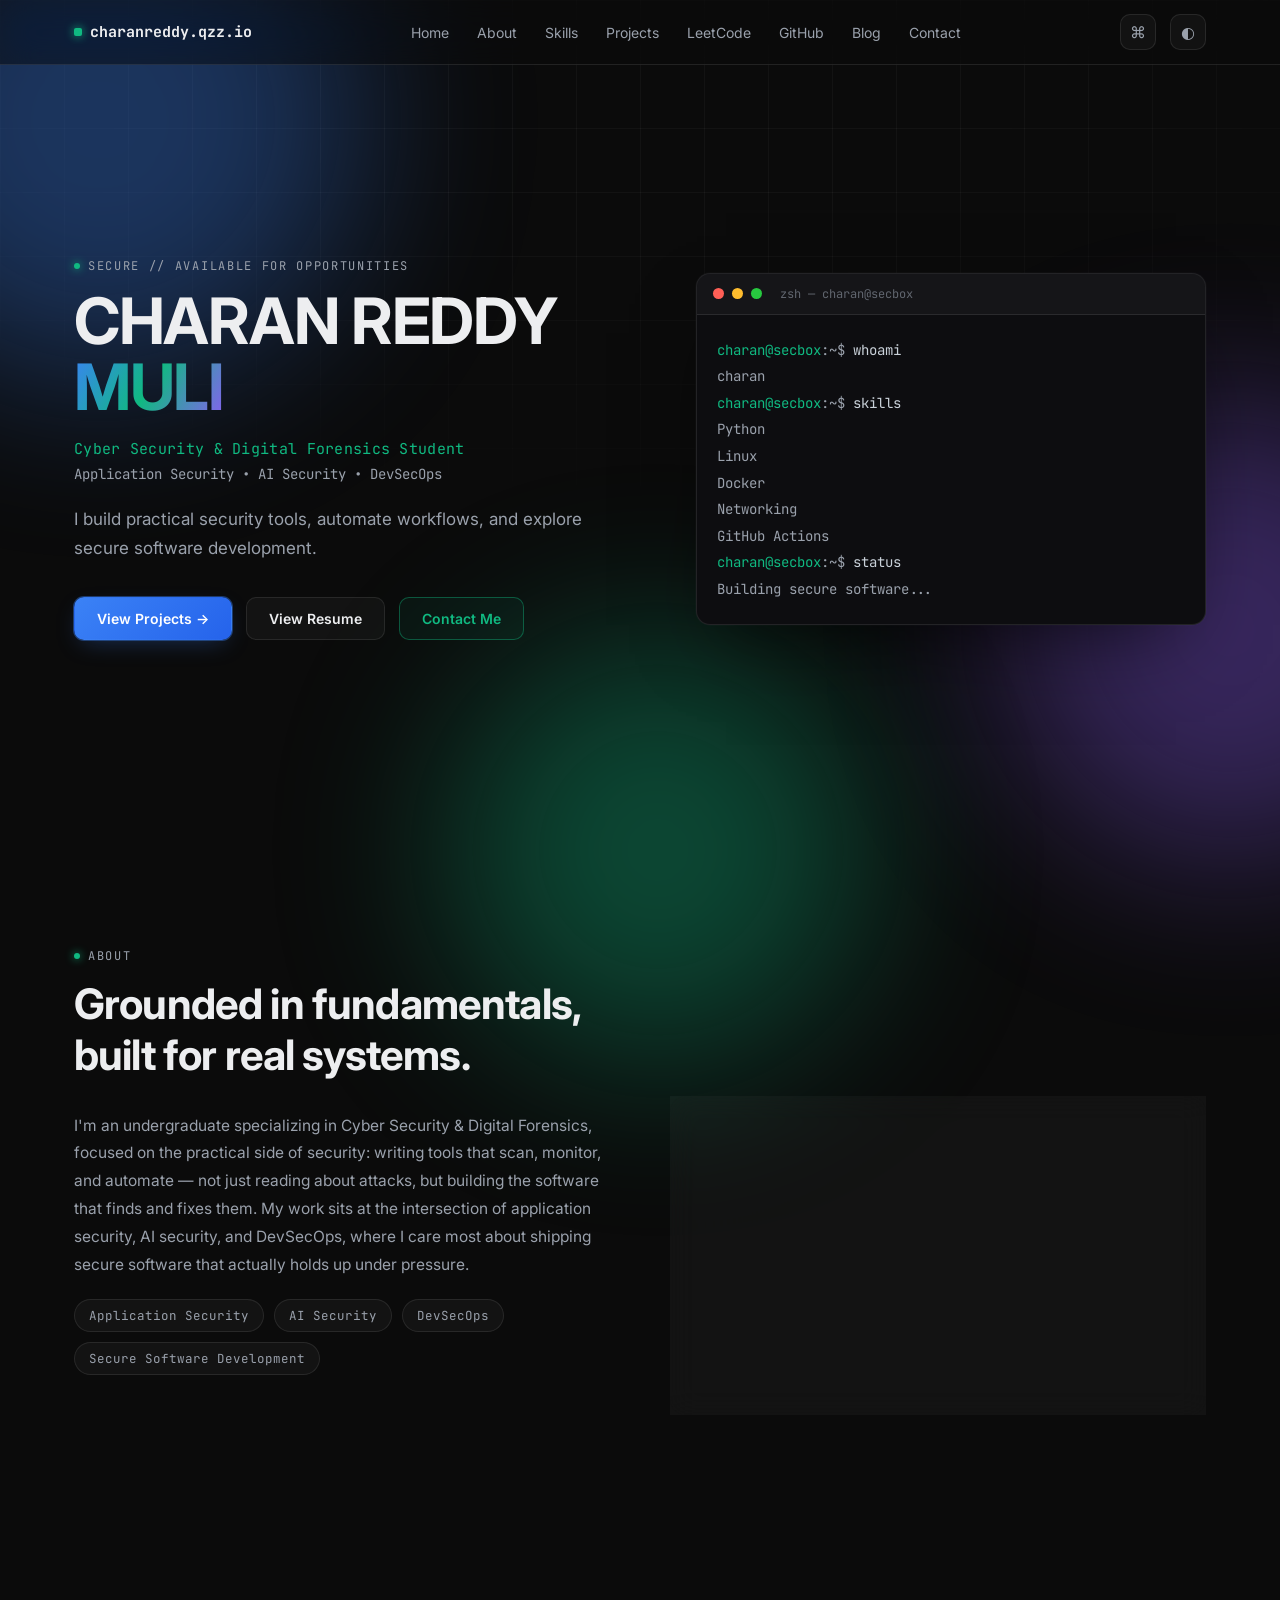
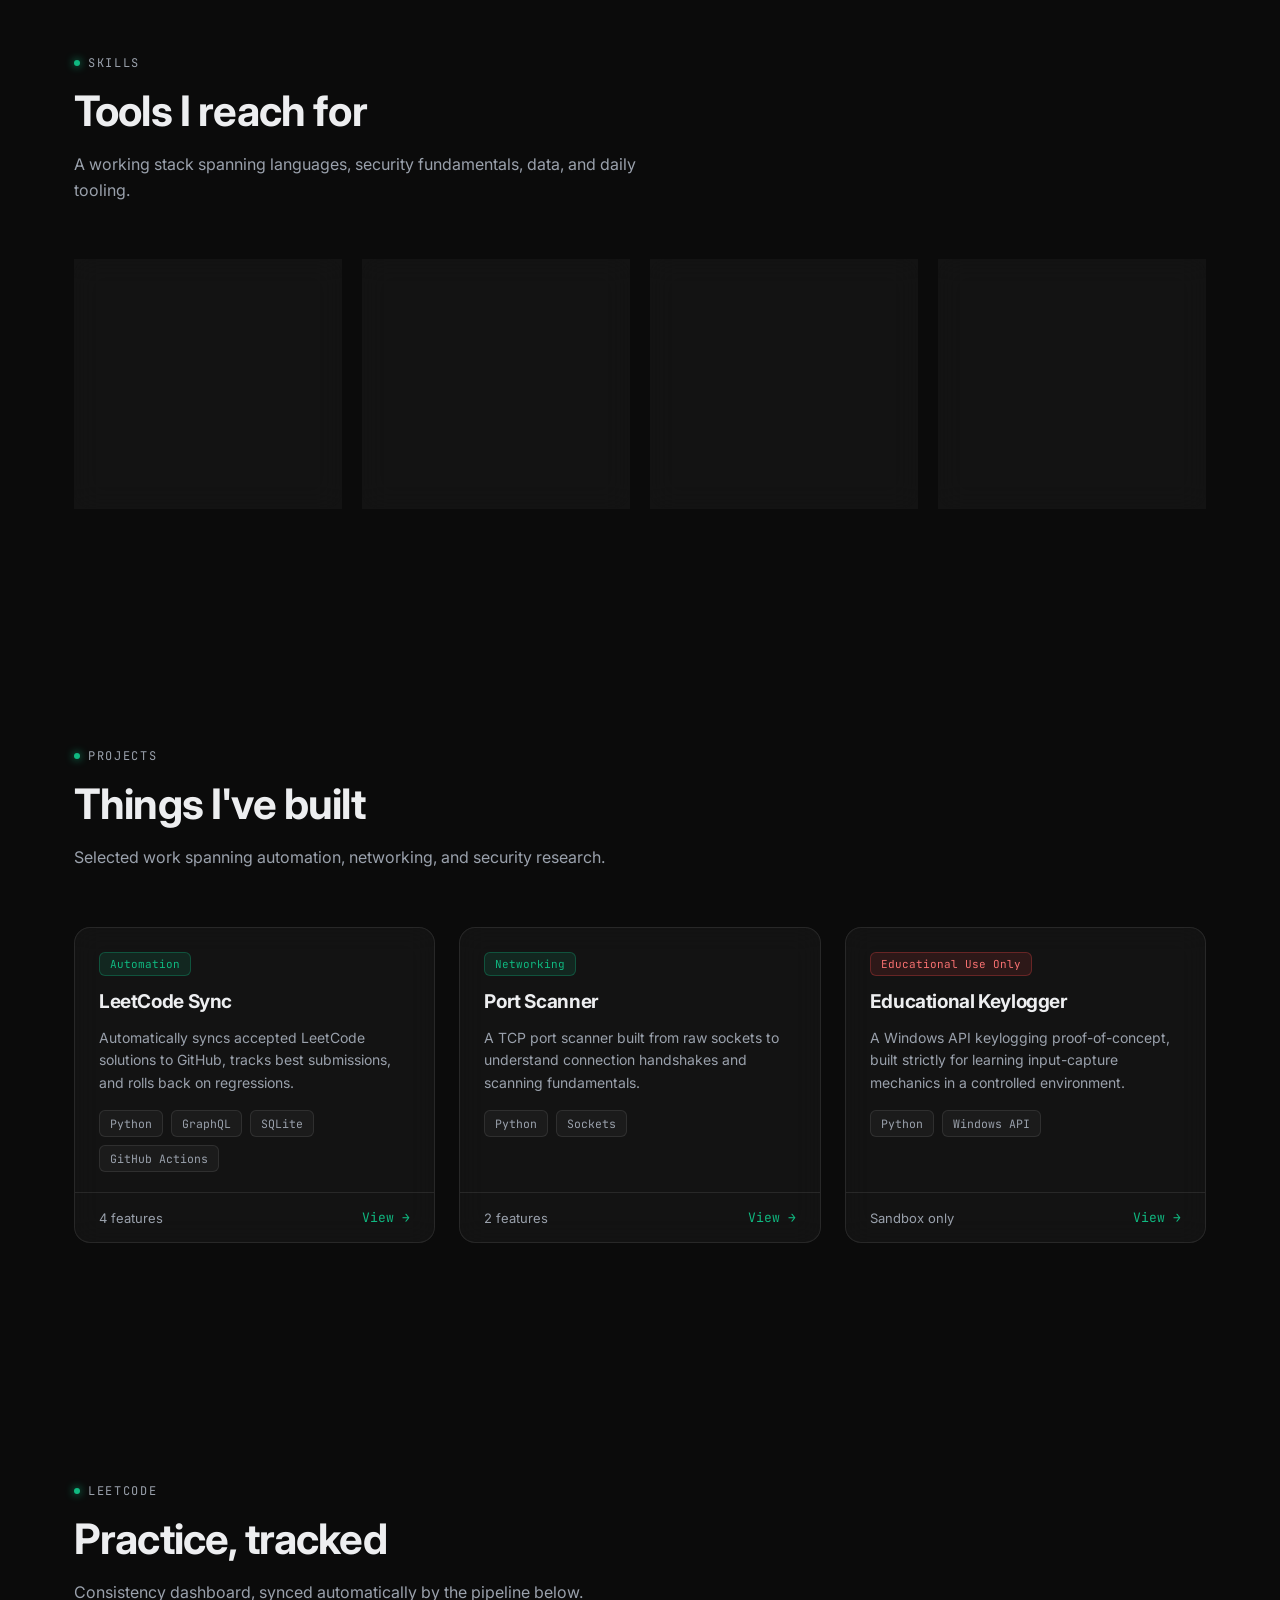
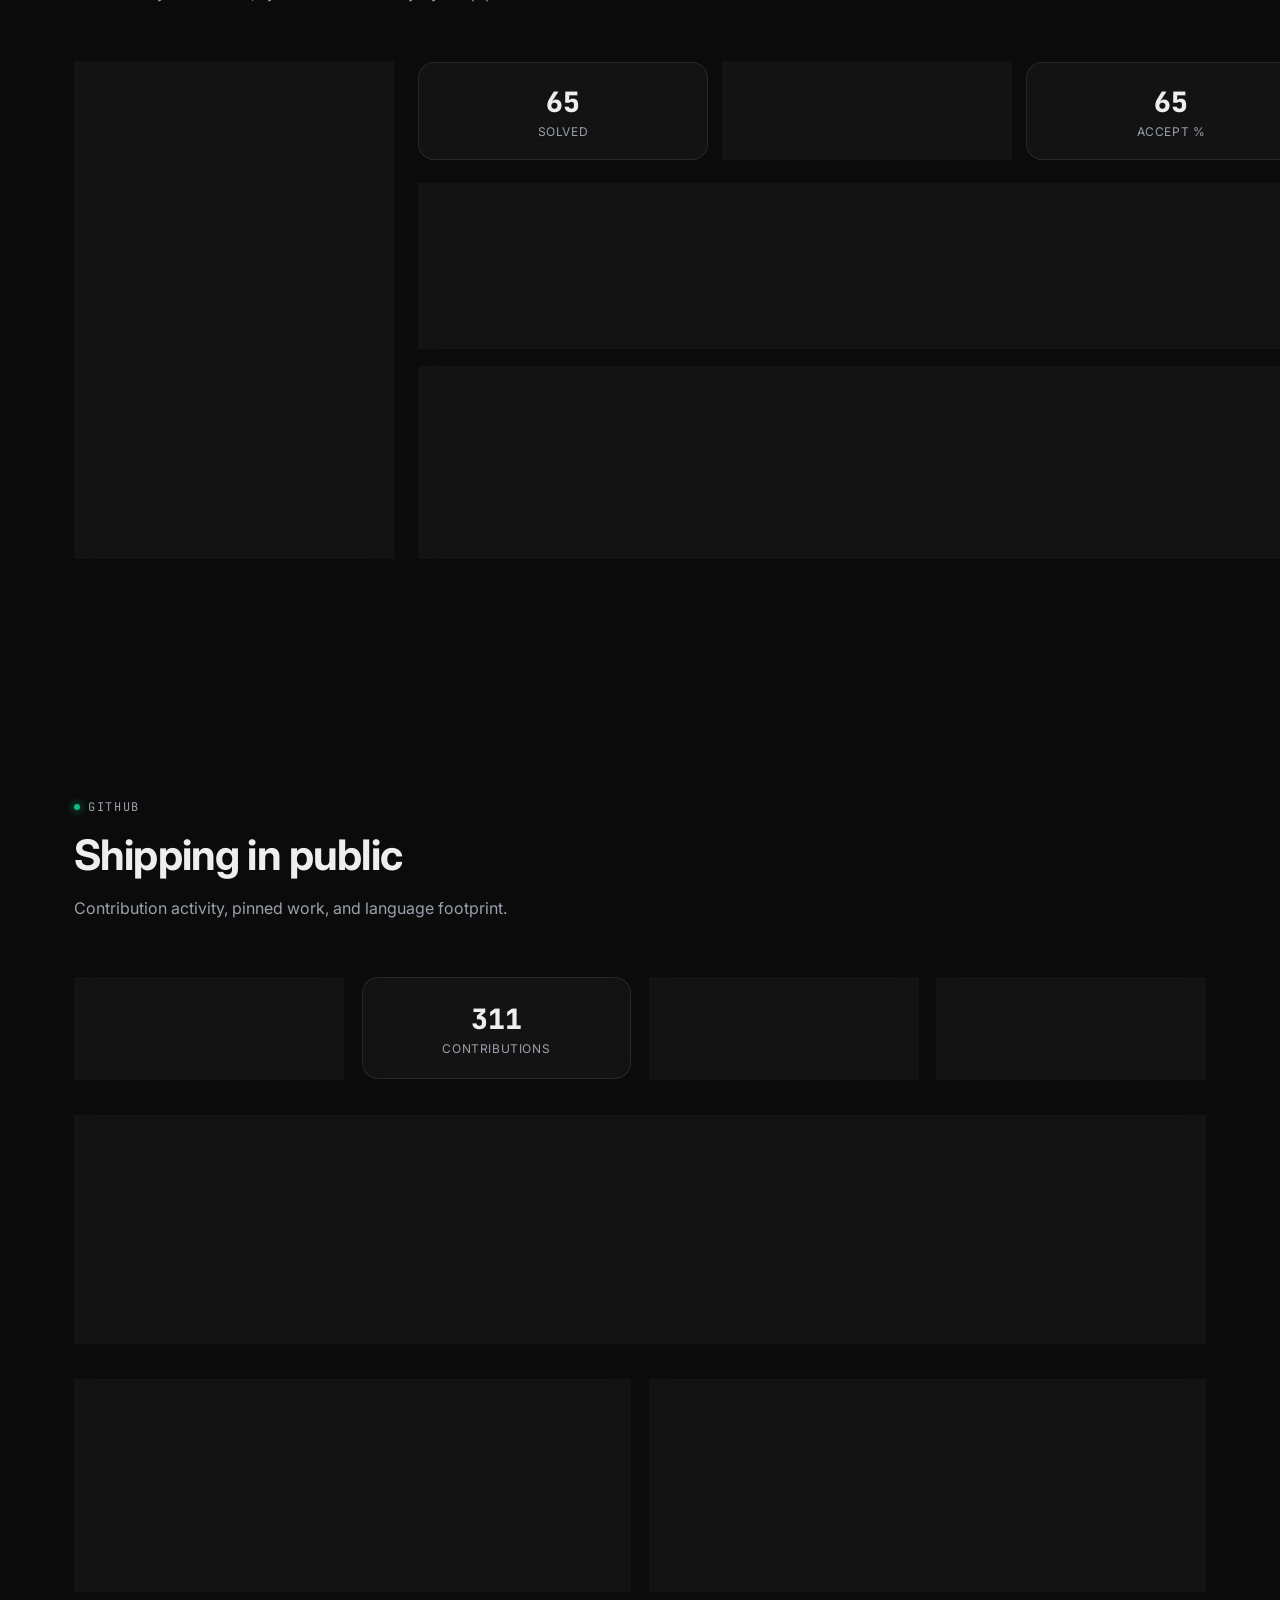
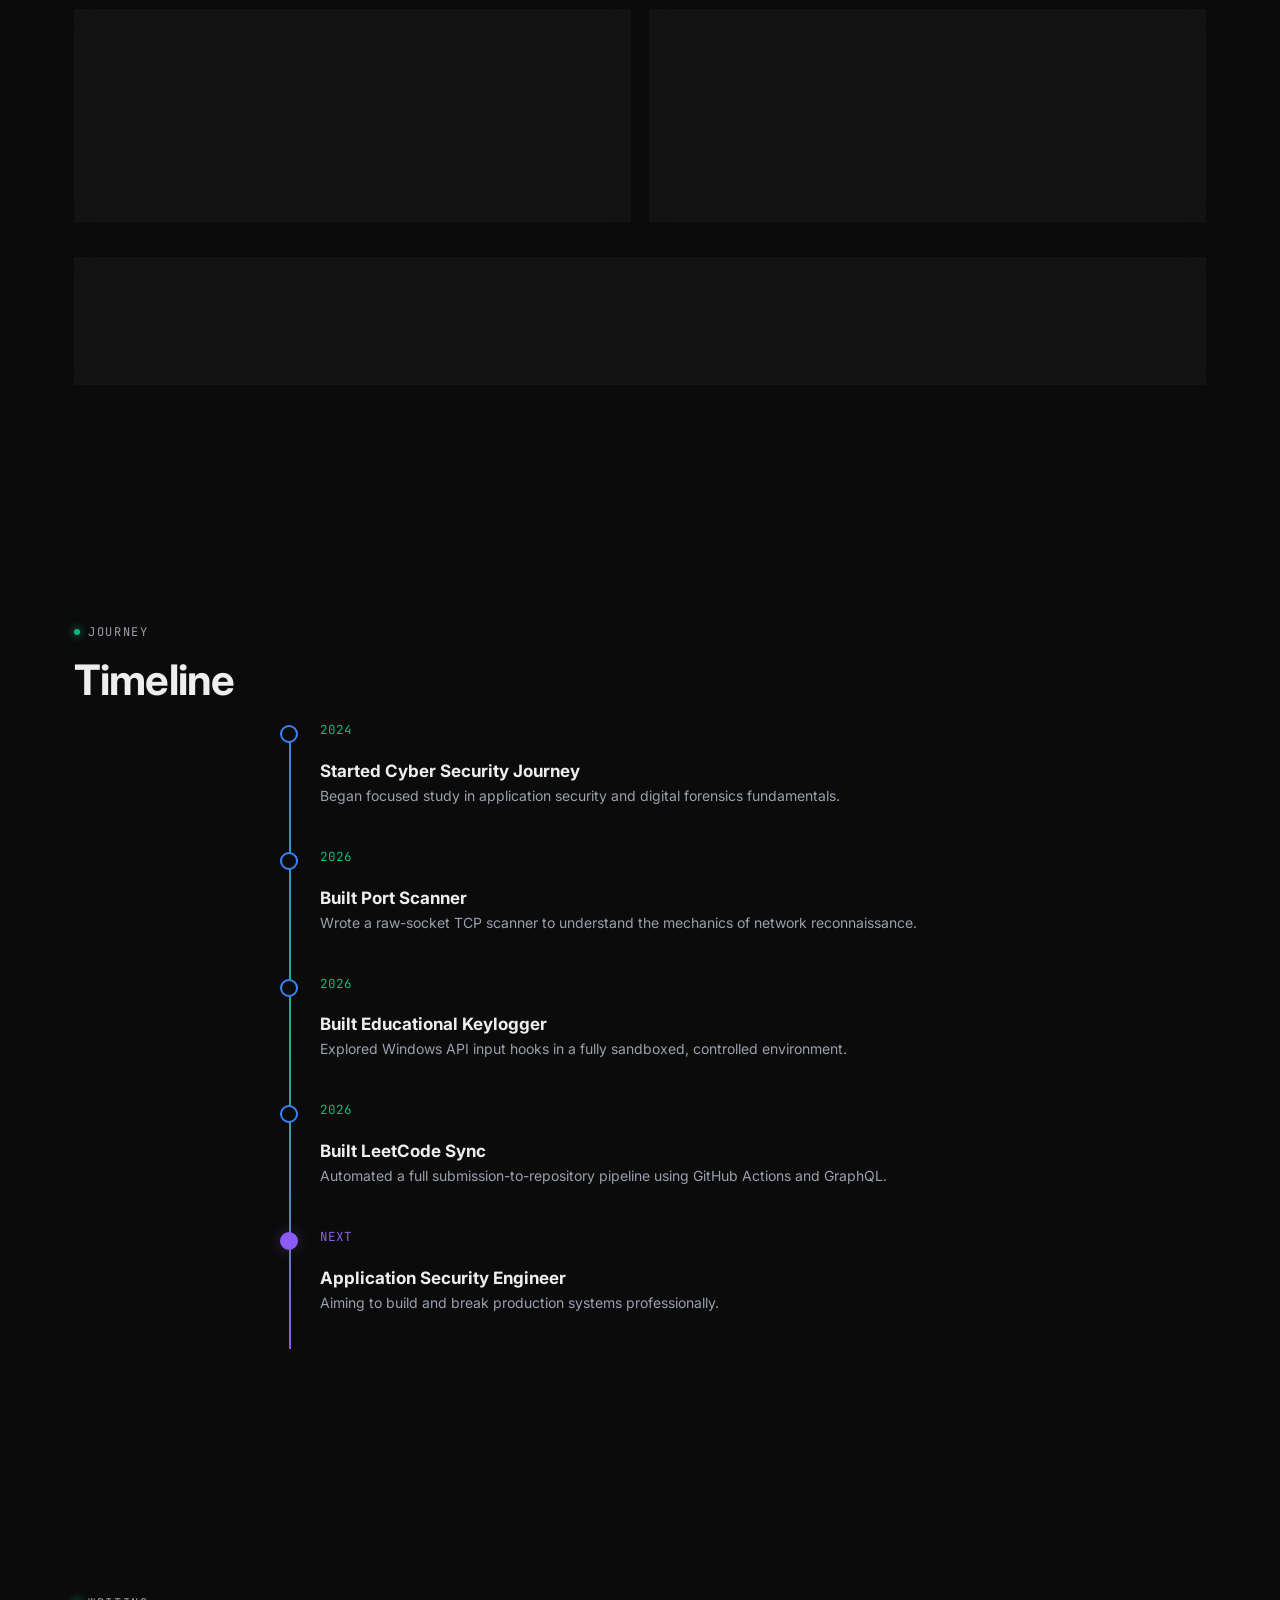
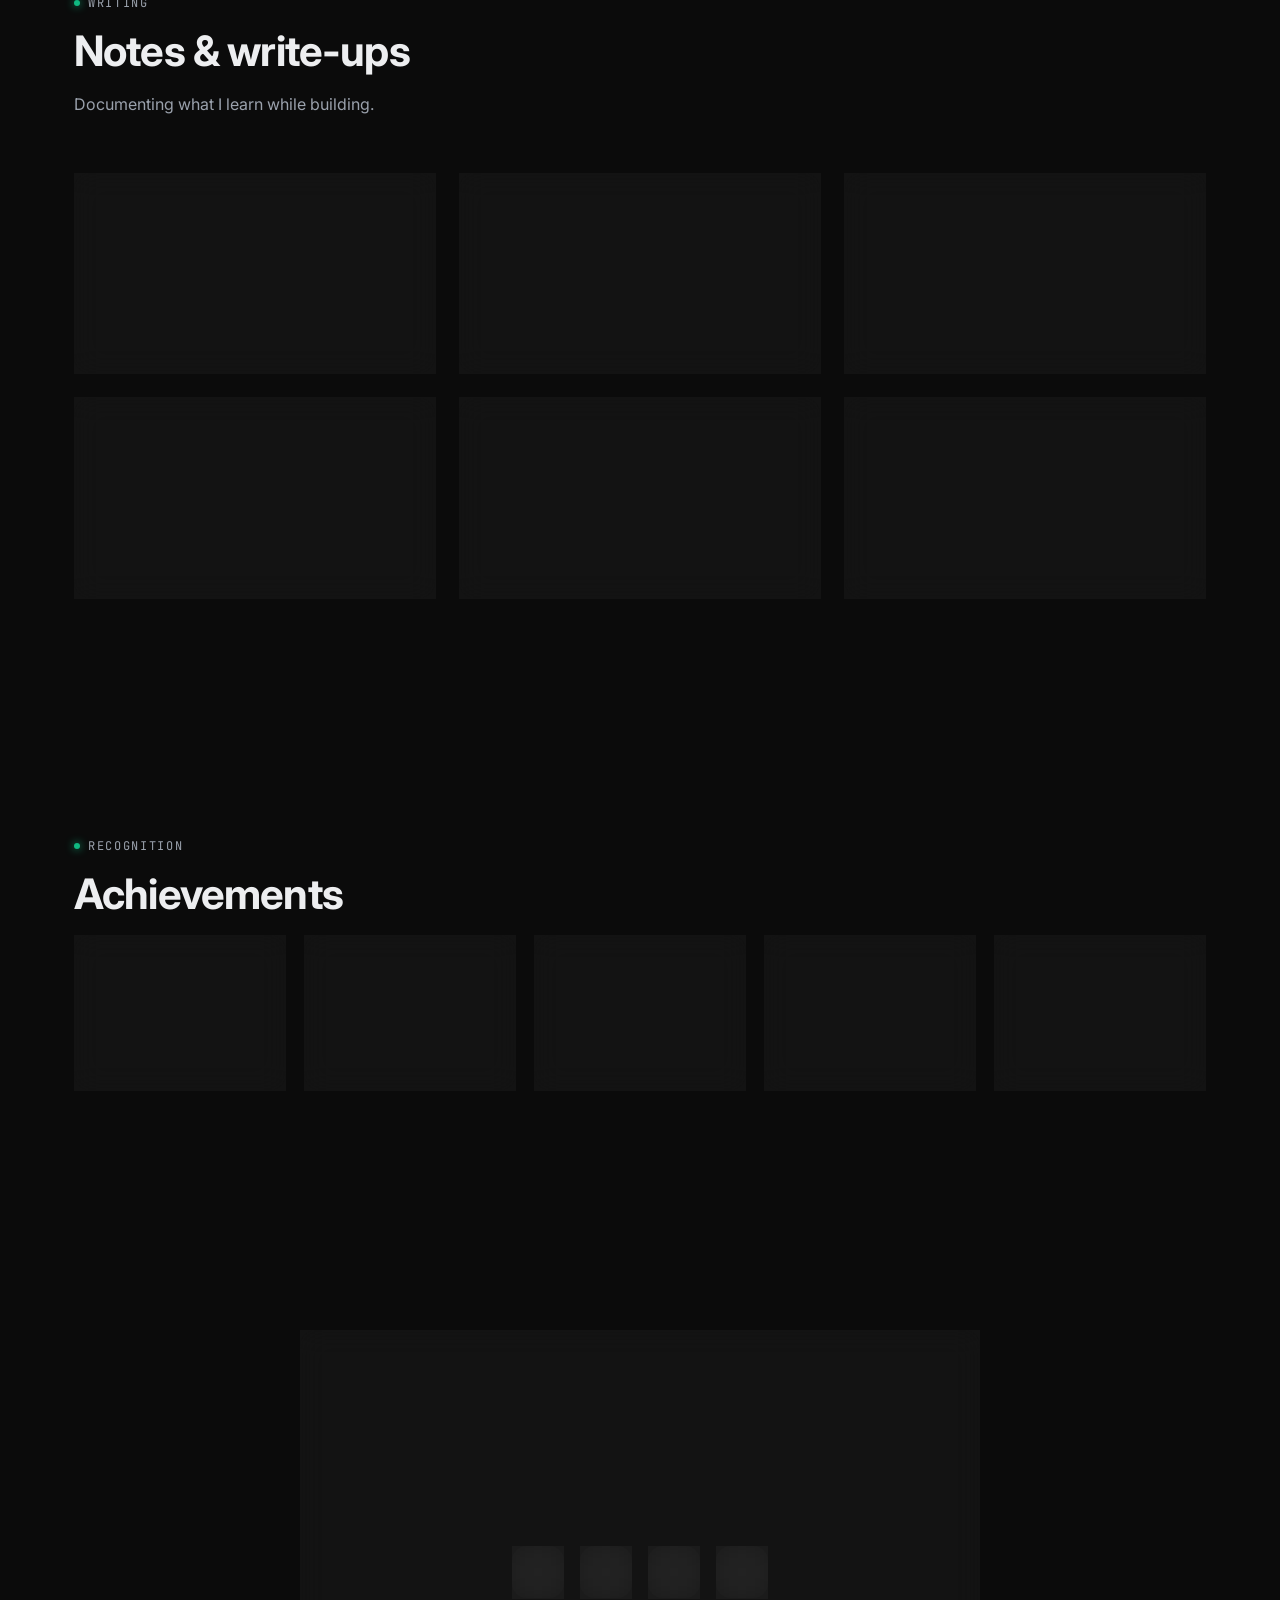
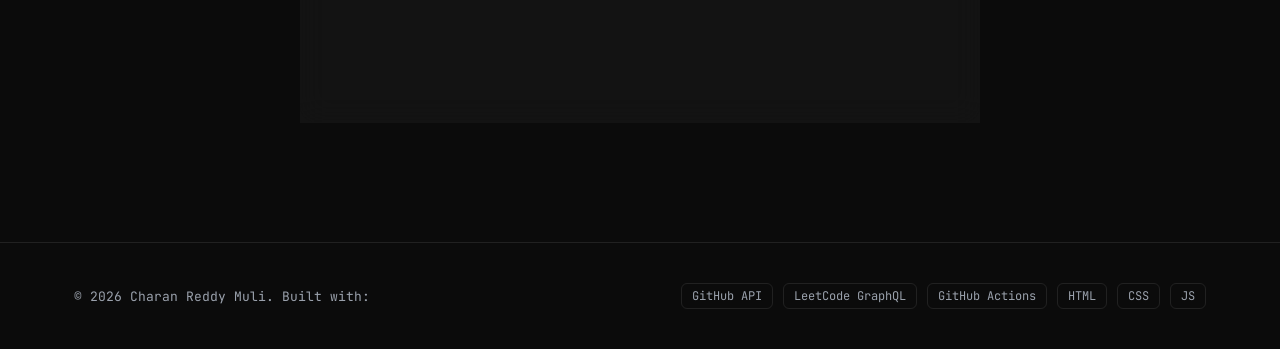
==== commit e25d16c8: "Merge pull request #2 from Charanreddy0007/vercel/vercel-web-analytics-integrati-keggbg Add Vercel W" ====
--- a/index.html
+++ b/index.html
@@ -12,6 +12,12 @@
 
 
 <link rel="stylesheet" href="style.css">
+
+<!-- Vercel Web Analytics -->
+<script>
+  window.va = window.va || function () { (window.vaq = window.vaq || []).push(arguments); };
+</script>
+<script defer src="/_vercel/insights/script.js"></script>
 
 </head>
 <body>
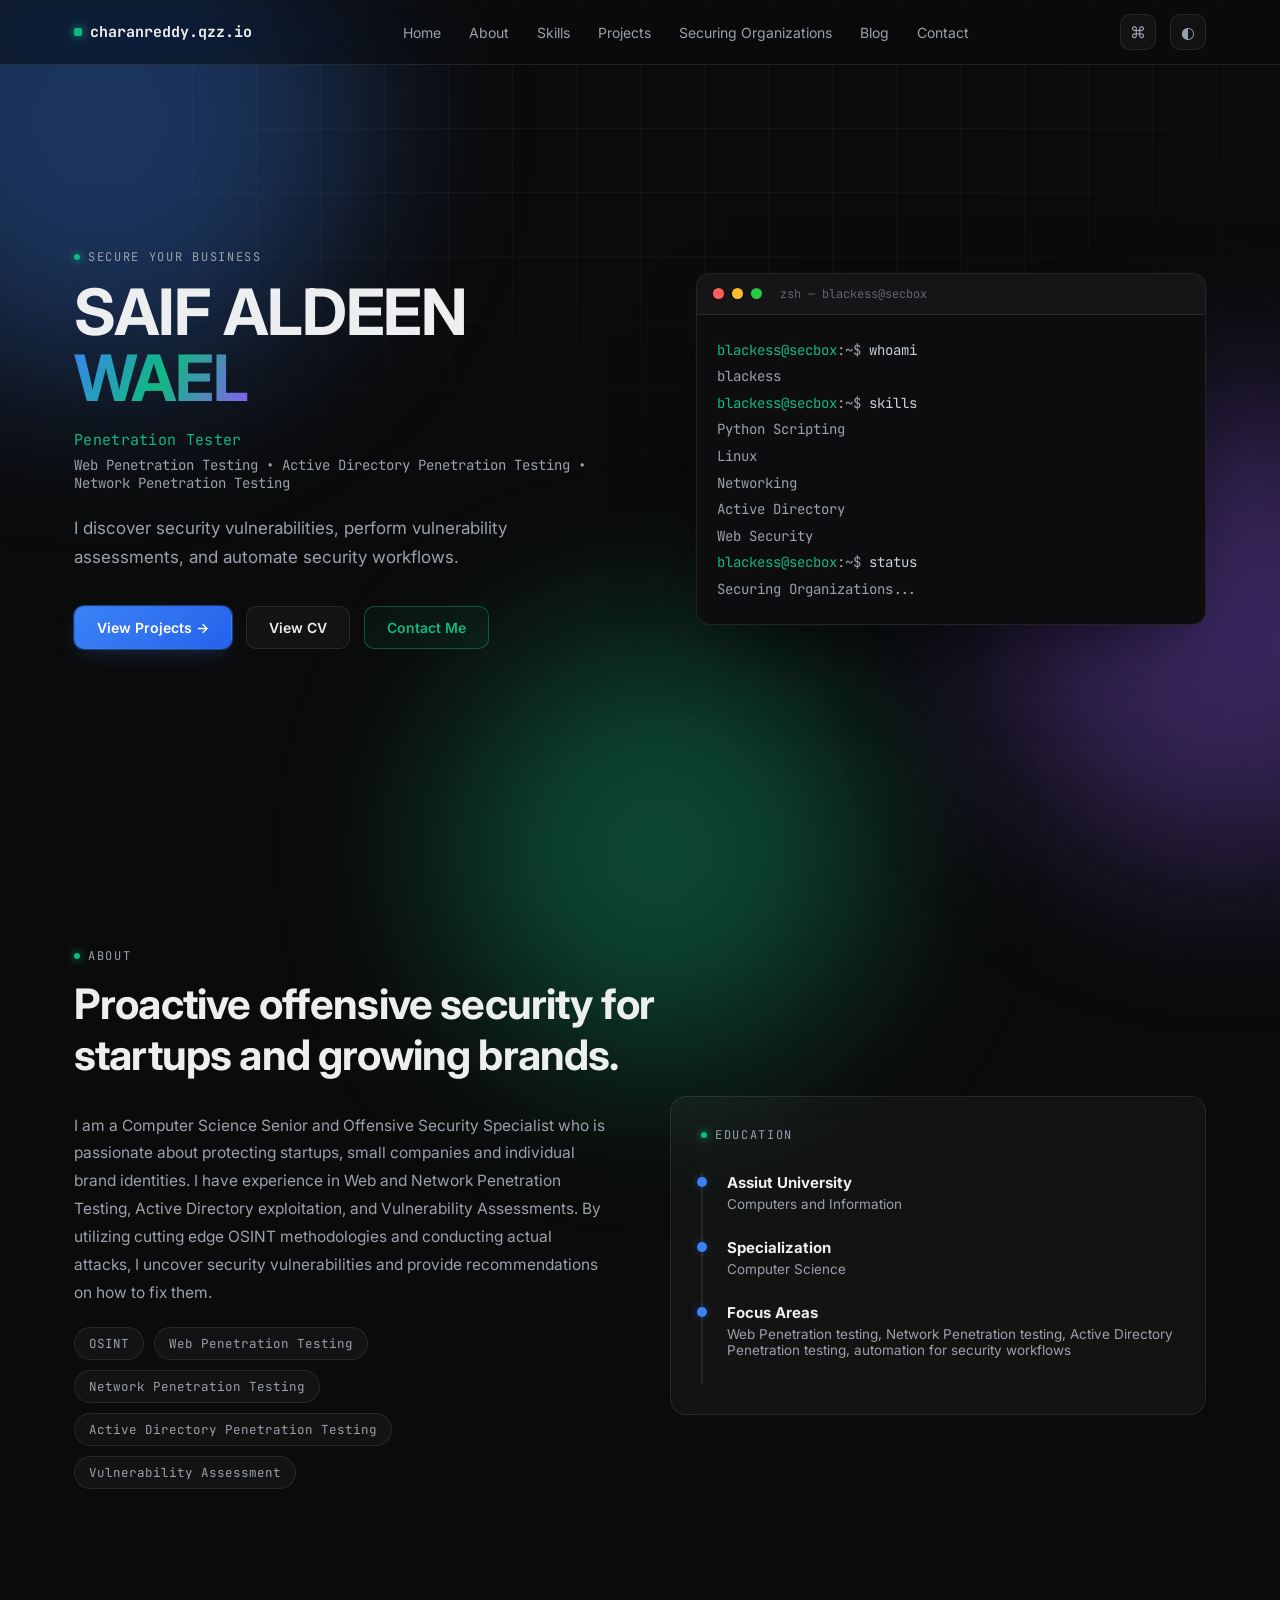
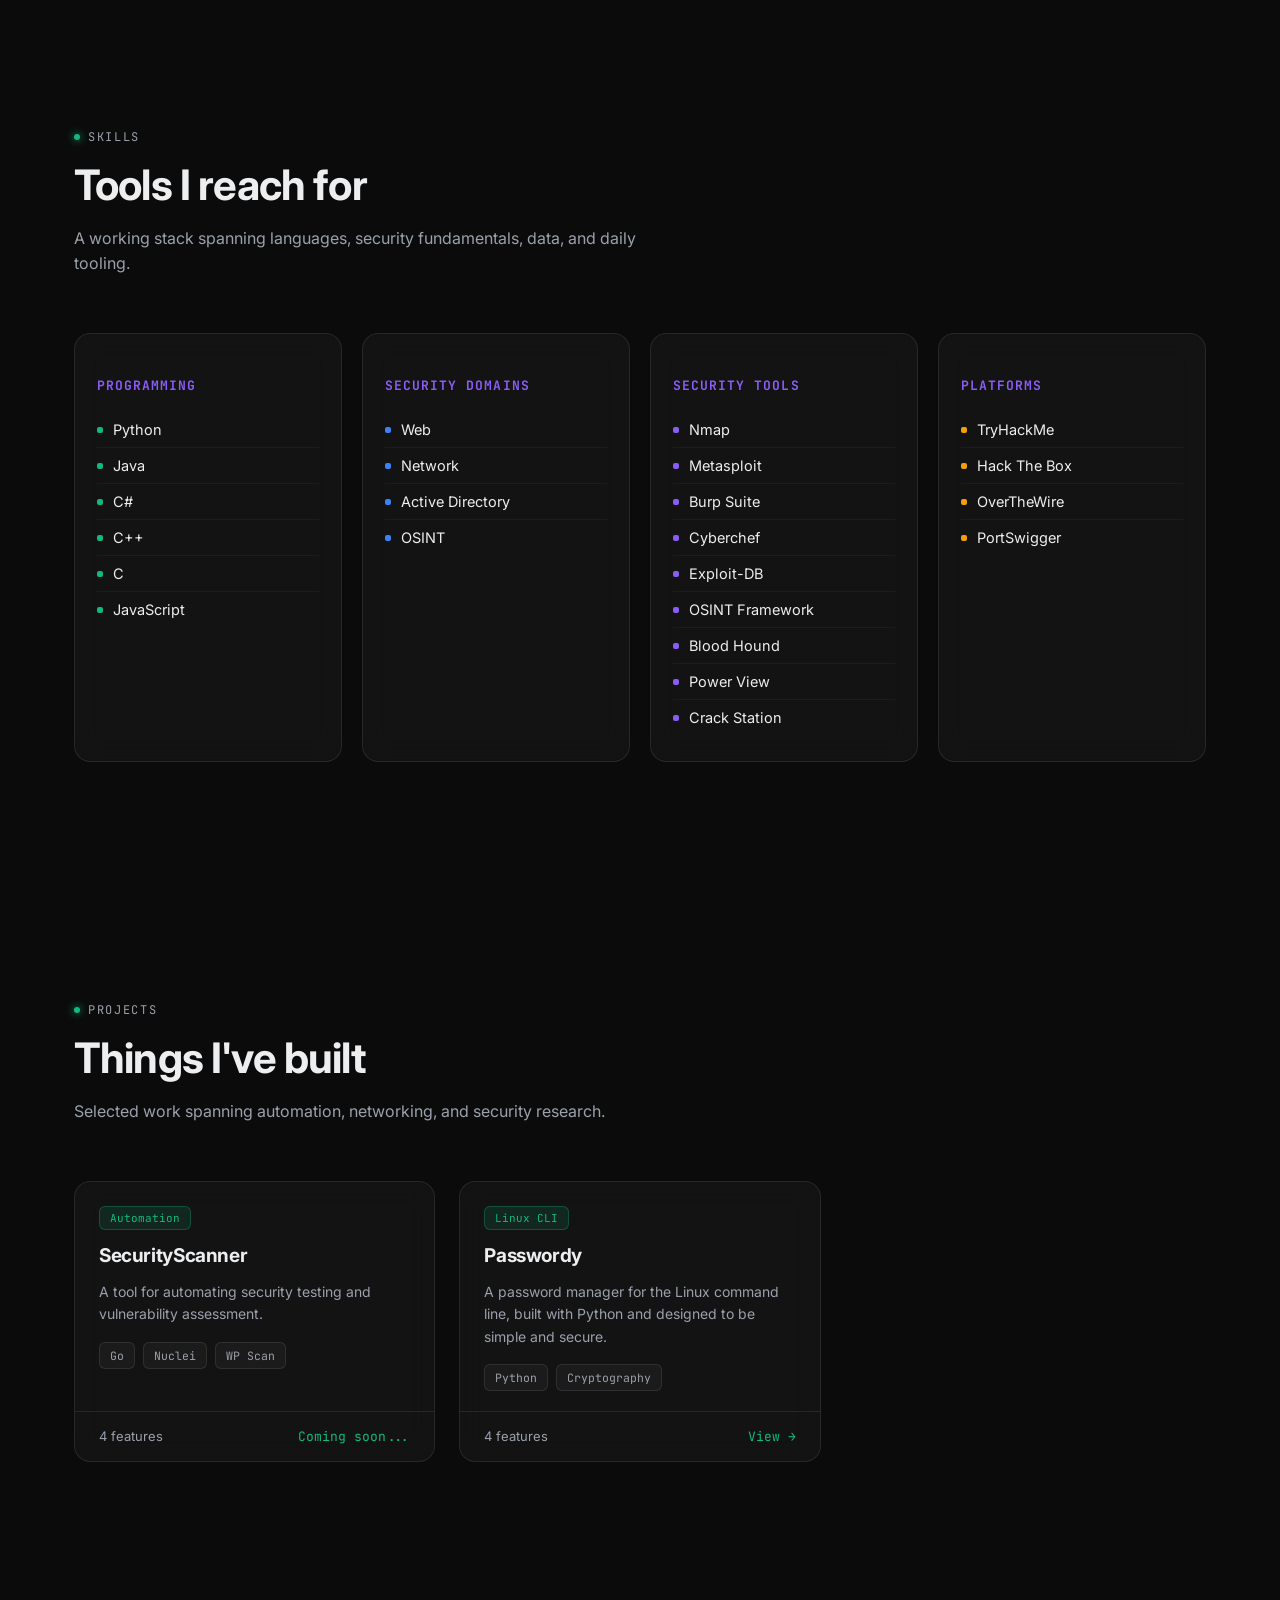
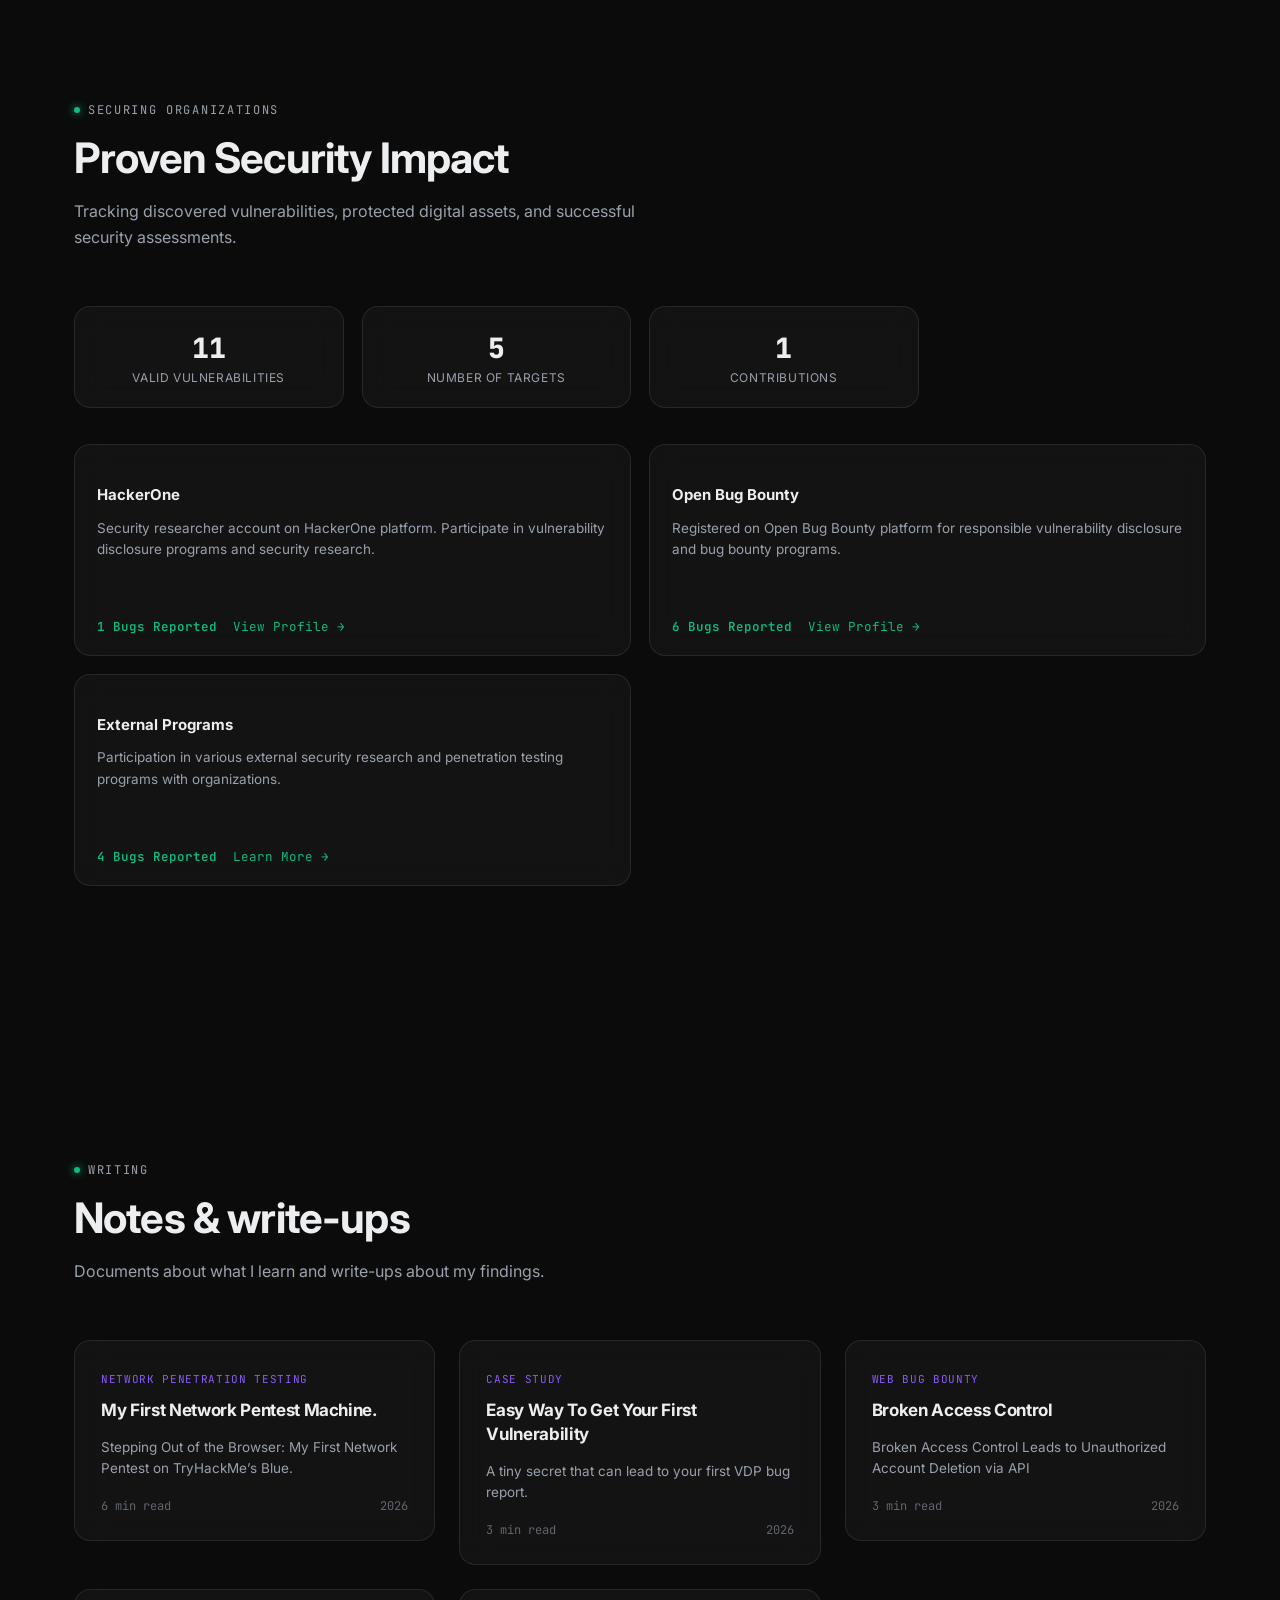
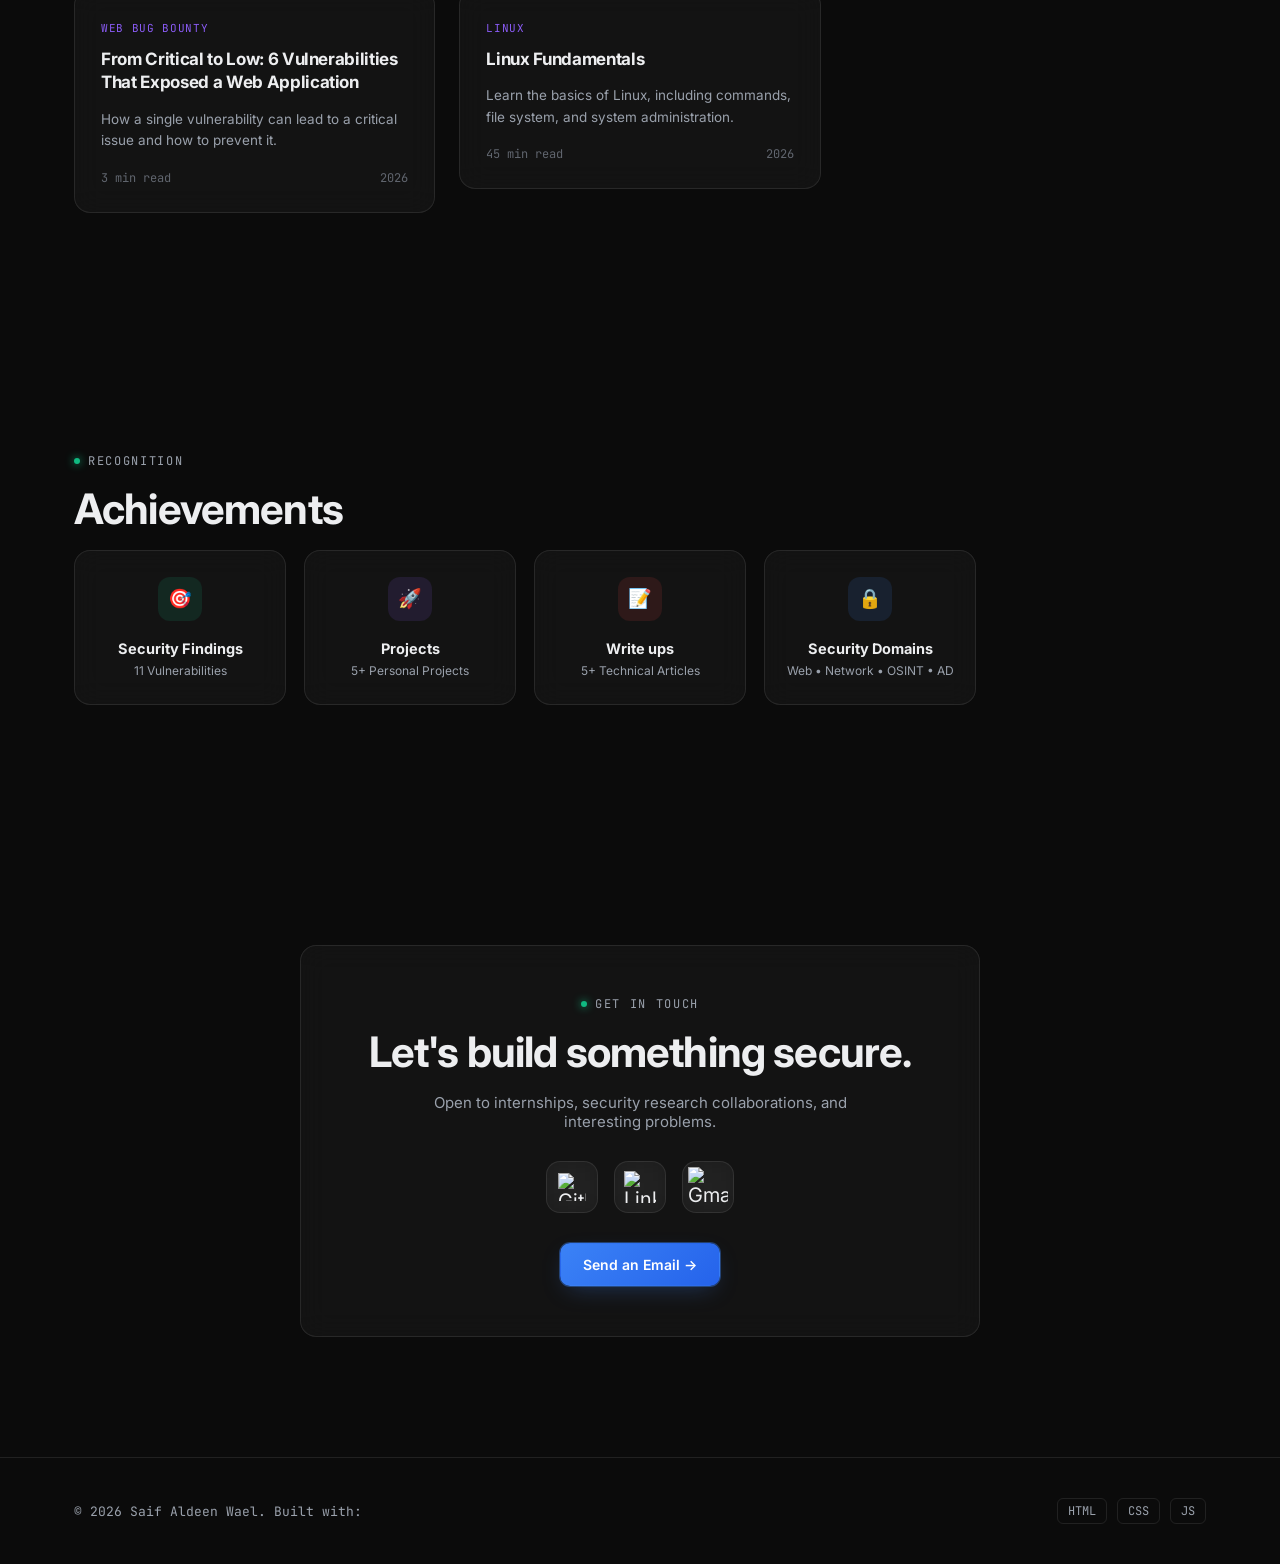
==== commit 984f620c: "Update portfolio: email configuration, securing organizations section, and CV updates" ====
--- a/index.html
+++ b/index.html
@@ -3,8 +3,8 @@
 <head>
 <meta charset="UTF-8" />
 <meta name="viewport" content="width=device-width, initial-scale=1.0" />
-<title>Charan Reddy Muli — Cyber Security & Digital Forensics</title>
-<meta name="description" content="Charan Reddy Muli — Cyber Security & Digital Forensics undergraduate. Application Security, AI Security, DevSecOps. Builder of practical security tools and automation." />
+<title>Saif Aldeen Wael - Penetration Tester</title>
+<meta name="description" content="Saif Aldeen Wael - Penetration Tester with expertise in the most popular domains like Web, Active Directory and Network Security. " />
 <meta name="theme-color" content="#0B0B0B" />
 <link rel="preconnect" href="https://fonts.googleapis.com">
 <link rel="preconnect" href="https://fonts.gstatic.com" crossorigin>
@@ -43,8 +43,7 @@
       <a href="#about">About</a>
       <a href="#skills">Skills</a>
       <a href="#projects">Projects</a>
-      <a href="#leetcode">LeetCode</a>
-      <a href="#github">GitHub</a>
+      <a href="#Securing Organizations">Securing Organizations</a>
       <a href="#blog">Blog</a>
       <a href="#contact">Contact</a>
     </div>
@@ -60,14 +59,14 @@
 <section class="hero" id="home">
   <div class="container hero-grid">
     <div>
-      <div class="eyebrow">SECURE // AVAILABLE FOR OPPORTUNITIES</div>
-      <h1 class="reveal">CHARAN REDDY <span class="grad-text">MULI</span></h1>
-      <div class="role reveal">Cyber Security &amp; Digital Forensics Student</div>
-      <div class="stack reveal">Application Security • AI Security • DevSecOps</div>
-      <p class="desc reveal">I build practical security tools, automate workflows, and explore secure software development.</p>
+      <div class="eyebrow">SECURE YOUR BUSINESS </div>
+      <h1 class="reveal">SAIF ALDEEN <span class="grad-text">WAEL</span></h1>
+      <div class="role reveal">Penetration Tester</div>
+      <div class="stack reveal">Web Penetration Testing • Active Directory Penetration Testing • Network Penetration Testing</div>
+      <p class="desc reveal">I discover security vulnerabilities, perform vulnerability assessments, and automate security workflows.</p>
       <div class="hero-actions reveal">
         <a href="#projects" class="btn btn-primary magnetic">View Projects →</a>
-        <a href="assets/Resume.pdf" target="_blank" class="btn btn-ghost magnetic">View Resume</a>
+        <a href="assets/Saif Aldeen Wael CV.pdf" target="_blank" class="btn btn-ghost magnetic">View CV</a>
         <a href="#contact" class="btn btn-outline-emerald magnetic">Contact Me</a>
         
       </div>
@@ -78,7 +77,7 @@
           <span class="term-dot" style="background:#ff5f56;"></span>
           <span class="term-dot" style="background:#ffbd2e;"></span>
           <span class="term-dot" style="background:#27c93f;"></span>
-          <span class="mono" style="margin-left:10px; font-size:12px; color:var(--text-faint);">zsh — charan@secbox</span>
+          <span class="mono" style="margin-left:10px; font-size:12px; color:var(--text-faint);">zsh — blackess@secbox</span>
         </div>
         <div class="term-body" id="termBody"></div>
       </div>
@@ -90,33 +89,34 @@
 <section id="about">
   <div class="container">
     <div class="eyebrow reveal">ABOUT</div>
-    <h2 class="section-title reveal">Grounded in fundamentals,<br/>built for real systems.</h2>
+    <h2 class="section-title reveal">Proactive offensive security for<br/>startups and growing brands.</h2>
     <div class="about-grid">
       <div class="reveal">
         <p style="color:var(--text-dim); line-height:1.8; font-size:15.5px;">
-          I'm an undergraduate specializing in Cyber Security &amp; Digital Forensics, focused on the practical side of security: writing tools that scan, monitor, and automate — not just reading about attacks, but building the software that finds and fixes them. My work sits at the intersection of application security, AI security, and DevSecOps, where I care most about shipping secure software that actually holds up under pressure.
+          I am a Computer Science Senior and Offensive Security Specialist who is passionate about protecting startups, small companies and individual brand identities. I have experience in Web and Network Penetration Testing, Active Directory exploitation, and Vulnerability Assessments. By utilizing cutting edge OSINT methodologies and conducting actual attacks, I uncover security vulnerabilities and provide recommendations on how to fix them.
         </p>
         <div class="interest-pills">
-          <span class="pill">Application Security</span>
-          <span class="pill">AI Security</span>
-          <span class="pill">DevSecOps</span>
-          <span class="pill">Secure Software Development</span>
+          <span class="pill">OSINT</span>
+          <span class="pill">Web Penetration Testing</span>
+          <span class="pill">Network Penetration Testing</span>
+          <span class="pill">Active Directory Penetration Testing</span>
+          <span class="pill">Vulnerability Assessment</span>
         </div>
       </div>
       <div class="glass reveal" style="padding:30px;">
         <div class="eyebrow" style="margin-bottom:18px;">EDUCATION</div>
         <div class="timeline-mini">
           <div class="t-item">
-            <h4>VIT Bhopal University</h4>
-            <p>B.Tech, Computer Science Engineering</p>
+            <h4>Assiut University</h4>
+            <p>Computers and Information</p>
           </div>
           <div class="t-item">
             <h4>Specialization</h4>
-            <p>Cyber Security &amp; Digital Forensics</p>
+            <p>Computer Science</p>
           </div>
           <div class="t-item">
             <h4>Focus Areas</h4>
-            <p>Secure development, offensive tooling fundamentals, automation for security workflows</p>
+            <p>Web Penetration testing, Network Penetration testing, Active Directory Penetration testing, automation for security workflows</p>
           </div>
         </div>
       </div>
@@ -135,25 +135,36 @@
         <h4>Programming</h4>
         <div class="skill-item"><span class="skill-dot"></span>Python</div>
         <div class="skill-item"><span class="skill-dot"></span>Java</div>
+        <div class="skill-item"><span class="skill-dot"></span>C#</div>
         <div class="skill-item"><span class="skill-dot"></span>C++</div>
+        <div class="skill-item"><span class="skill-dot"></span>C</div>
+        <div class="skill-item"><span class="skill-dot"></span>JavaScript</div>
       </div>
       <div class="glass skill-card reveal">
-        <h4>Security</h4>
-        <div class="skill-item"><span class="skill-dot" style="background:var(--blue);"></span>Linux</div>
-        <div class="skill-item"><span class="skill-dot" style="background:var(--blue);"></span>Docker</div>
-        <div class="skill-item"><span class="skill-dot" style="background:var(--blue);"></span>Networking</div>
-        <div class="skill-item"><span class="skill-dot" style="background:var(--blue);"></span>GitHub Actions</div>
+        <h4>Security Domains</h4>
+        <div class="skill-item"><span class="skill-dot" style="background:var(--blue);"></span>Web</div>
+        <div class="skill-item"><span class="skill-dot" style="background:var(--blue);"></span>Network</div>
+        <div class="skill-item"><span class="skill-dot" style="background:var(--blue);"></span>Active Directory</div>
+        <div class="skill-item"><span class="skill-dot" style="background:var(--blue);"></span>OSINT</div>
       </div>
       <div class="glass skill-card reveal">
-        <h4>Databases</h4>
-        <div class="skill-item"><span class="skill-dot" style="background:var(--purple);"></span>SQLite</div>
-        <div class="skill-item"><span class="skill-dot" style="background:var(--purple);"></span>MySQL</div>
+        <h4>Security Tools</h4>
+        <div class="skill-item"><span class="skill-dot" style="background:var(--purple);"></span>Nmap</div>
+        <div class="skill-item"><span class="skill-dot" style="background:var(--purple);"></span>Metasploit</div>
+        <div class="skill-item"><span class="skill-dot" style="background:var(--purple);"></span>Burp Suite</div>
+        <div class="skill-item"><span class="skill-dot" style="background:var(--purple);"></span>Cyberchef</div>
+        <div class="skill-item"><span class="skill-dot" style="background:var(--purple);"></span>Exploit-DB</div>
+        <div class="skill-item"><span class="skill-dot" style="background:var(--purple);"></span>OSINT Framework</div>
+        <div class="skill-item"><span class="skill-dot" style="background:var(--purple);"></span>Blood Hound</div>
+        <div class="skill-item"><span class="skill-dot" style="background:var(--purple);"></span>Power View</div>
+        <div class="skill-item"><span class="skill-dot" style="background:var(--purple);"></span>Crack Station</div>
       </div>
       <div class="glass skill-card reveal">
-        <h4>Tools</h4>
-        <div class="skill-item"><span class="skill-dot" style="background:#f59e0b;"></span>Git</div>
-        <div class="skill-item"><span class="skill-dot" style="background:#f59e0b;"></span>GitHub</div>
-        <div class="skill-item"><span class="skill-dot" style="background:#f59e0b;"></span>VS Code</div>
+        <h4>Platforms</h4>
+        <div class="skill-item"><span class="skill-dot" style="background:#f59e0b;"></span>TryHackMe</div>
+        <div class="skill-item"><span class="skill-dot" style="background:#f59e0b;"></span>Hack The Box</div>
+        <div class="skill-item"><span class="skill-dot" style="background:#f59e0b;"></span>OverTheWire</div>
+        <div class="skill-item"><span class="skill-dot" style="background:#f59e0b;"></span>PortSwigger</div>
       </div>
     </div>
   </div>
@@ -170,274 +181,91 @@
       <div class="glass pcard reveal" data-modal="proj1">
         <div class="pcard-top">
           <span class="pcard-badge badge-live mono">Automation</span>
-          <h3>LeetCode Sync</h3>
-          <p>Automatically syncs accepted LeetCode solutions to GitHub, tracks best submissions, and rolls back on regressions.</p>
+          <h3>SecurityScanner</h3>
+          <p>A tool for automating security testing and vulnerability assessment.</p>
         </div>
         <div class="tech-row">
-          <span class="tech-chip">Python</span><span class="tech-chip">GraphQL</span><span class="tech-chip">SQLite</span><span class="tech-chip">GitHub Actions</span>
-        </div>
-        <div class="pcard-foot"><span>4 features</span><span class="mono" style="color:var(--emerald);">View →</span></div>
+          <span class="tech-chip">Go</span><span class="tech-chip">Nuclei</span><span class="tech-chip">WP Scan</span>
+        </div>
+        <div class="pcard-foot"><span>4 features</span><span class="mono" style="color:var(--emerald);">Coming soon...</span></div>
       </div>
 
       <div class="glass pcard reveal" data-modal="proj2">
         <div class="pcard-top">
-          <span class="pcard-badge badge-live mono">Networking</span>
-          <h3>Port Scanner</h3>
-          <p>A TCP port scanner built from raw sockets to understand connection handshakes and scanning fundamentals.</p>
+          <span class="pcard-badge badge-live mono">Linux CLI</span>
+          <h3>Passwordy</h3>
+          <p>A password manager for the Linux command line, built with Python and designed to be simple and secure.</p>
         </div>
         <div class="tech-row">
-          <span class="tech-chip">Python</span><span class="tech-chip">Sockets</span>
-        </div>
-        <div class="pcard-foot"><span>2 features</span><span class="mono" style="color:var(--emerald);">View →</span></div>
-      </div>
-
-      <div class="glass pcard reveal" data-modal="proj3">
-        <div class="pcard-top">
-          <span class="pcard-badge badge-warn mono">Educational Use Only</span>
-          <h3>Educational Keylogger</h3>
-          <p>A Windows API keylogging proof-of-concept, built strictly for learning input-capture mechanics in a controlled environment.</p>
-        </div>
-        <div class="tech-row">
-          <span class="tech-chip">Python</span><span class="tech-chip">Windows API</span>
-        </div>
-        <div class="pcard-foot"><span>Sandbox only</span><span class="mono" style="color:var(--emerald);">View →</span></div>
-      </div>
-
-    </div>
-  </div>
-</section>
-
-<!-- LEETCODE DASHBOARD -->
-<section id="leetcode">
-  <div class="container">
-    <div class="eyebrow reveal">LEETCODE</div>
-    <h2 class="section-title reveal">Practice, tracked</h2>
-    <p class="section-sub reveal">Consistency dashboard, synced automatically by the pipeline below.</p>
-
-    <div class="lc-grid">
-      <div class="glass lc-profile reveal">
-        <img id="leetcode-avatar" class="avatar" alt="LeetCode Avatar">
-        <h3 id="leetcode-username" style="font-size:18px;"></h3>
-        <p class="mono" style="color:var(--text-dim); font-size:13px; margin:6px 0 20px;">Rank: <span id="rank" style="color:var(--purple); font-weight:700;">1584</span></p>
-        <div style="display:flex; justify-content:space-between; padding:14px 0; border-top:1px solid var(--border);">
-          <span class="mono" style="font-size:12.5px; color:var(--text-dim);">Max Streak</span>
-          <span id="profileStreak" class="mono" style="font-size:12.5px; color:var(--emerald); font-weight:700;">0 days</span>
-        </div>
-        <div style="display:flex; justify-content:space-between; padding:14px 0; border-top:1px solid var(--border);">
-          <span class="mono" style="font-size:12.5px; color:var(--text-dim);">Acceptance Rate</span>
-          <span id="profileAcceptance" class="mono" style="font-size:12.5px; color:var(--blue); font-weight:700;">71.4%</span>
-        </div>
-          <div class="leetcode-badges">
-            <div class="leetcode-badges-header">
-              <span class="mono leetcode-badges-title">BADGES</span>
-              <span class="mono leetcode-badges-count" id="badgeCount">0</span>
-            </div>
-          
-            <div id="leetcodeBadges" class="leetcode-badges-grid">
-              <!-- Badges are automatically inserted here -->
-            </div>
-            </div>
-          </div>
-
-      <div>
-        <div class="lc-stats-row">
-        <div class="glass stat-box reveal">
-            <div id="solvedCount" class="stat-num mono counter">0</div>
-            <div class="stat-label">Solved</div>
-        </div>
-      
-        <div class="glass stat-box reveal">
-            <div id="streakCount" class="stat-num mono counter">0</div>
-            <div  class="stat-label">Max Streak (days)</div>
-        </div>
-      
-        <div class="glass stat-box reveal">
-            <div id="acceptanceCount" class="stat-num mono counter">0</div>
-            <div class="stat-label">Accept %</div>
-        </div>
-
-        </div>
-
-        <div class="glass reveal" style="padding:26px;">
-          <div class="eyebrow" style="margin-bottom:16px;">
-            DIFFICULTY BREAKDOWN
-          </div>
-        
-          <div class="diff-bars">
-          
-            <div class="diff-row">
-              <span class="diff-label">Easy</span>
-            
-              <div class="diff-track">
-                <div id="easyBar" class="diff-fill" style="background:var(--emerald);"></div>
-              </div>
-            
-              <span id="easyCount" class="diff-count">0</span>
-            </div>
-          
-            <div class="diff-row">
-              <span class="diff-label">Medium</span>
-            
-              <div class="diff-track">
-                <div id="mediumBar" class="diff-fill" style="background:var(--blue);"></div>
-              </div>
-            
-              <span id="mediumCount" class="diff-count">0</span>
-            </div>
-          
-            <div class="diff-row">
-              <span class="diff-label">Hard</span>
-            
-              <div class="diff-track">
-                <div id="hardBar" class="diff-fill" style="background:var(--purple);"></div>
-              </div>
-            
-              <span id="hardCount" class="diff-count">0</span>
-            </div>
-          
-          </div>
-        </div>
-
-        <div class="glass reveal" style="padding:26px; margin-top:18px;">
-          <div class="eyebrow" style="margin-bottom:4px;">CONTRIBUTION HEATMAP</div>
-          <div class="heatmap" id="heatmap"></div>
-        </div>
-      </div>
-    </div>
-  </div>
-</section>
-
-<!-- SYNC FLOW -->
-
-
-<!-- GITHUB ACTIVITY -->
-<section id="github">
-  <div class="container">
-    <div class="eyebrow reveal">GITHUB</div>
-    <h2 class="section-title reveal">Shipping in public</h2>
-    <p class="section-sub reveal">Contribution activity, pinned work, and language footprint.</p>
+          <span class="tech-chip">Python</span><span class="tech-chip">Cryptography</span>
+        </div>
+        <div class="pcard-foot"><span>4 features</span><span class="mono" style="color:var(--emerald);">View →</span></div>
+      </div>
+
+    </div>
+  </div>
+</section>
+
+
+
+
+<!-- Securing Organizations -->
+<section id="Securing Organizations">
+  <div class="container">
+    <div class="eyebrow reveal">Securing Organizations</div>
+    <h2 class="section-title reveal">Proven Security Impact</h2>
+    <p class="section-sub reveal">Tracking discovered vulnerabilities, protected digital assets, and successful security assessments.</p>
 
     <div class="gh-grid">
     
       <div class="glass gh-stat reveal">
-        <div id="repoCount" class="stat-num mono counter">0</div>
-        <div class="stat-label">Repositories</div>
+        <div id="repoCount" class="stat-num mono counter">11</div>
+        <div class="stat-label">Valid Vulnerabilities</div>
       </div>
     
       <div class="glass gh-stat reveal">
-        <div id="contributionCount" class="stat-num mono counter">0</div>
-        <div class="stat-label">Contributions</div>
+        <div id="contributionCount" class="stat-num mono counter">5</div>
+        <div class="stat-label">Number of Targets</div>
       </div>
     
       <div class="glass gh-stat reveal">
-        <div id="prCount" class="stat-num mono counter">0</div>
-        <div class="stat-label">PRs Merged</div>
+        <div id="prCount" class="stat-num mono counter">1</div>
+        <div class="stat-label">Contributions</div>
       </div>
     
-      <div class="glass gh-stat reveal">
-        <div id="followerCount" class="stat-num mono counter">0</div>
-        <div class="stat-label">Followers</div>
-      </div>
-    
-    </div>
-
-    <div class="glass reveal" style="padding:26px; margin-bottom:36px;">
-      <div class="eyebrow" style="margin-bottom:16px;">CONTRIBUTION GRAPH</div>
-      <img
-    src="data/github_heatmap.svg"
-    class="github-heatmap-svg"
-    alt="GitHub Contribution Graph">
-    </div>
-
+    </div>
 
   <div class="repo-grid">
   
     <div class="glass repo-card reveal">
-      <h4 id="repo1-title"></h4>
-      <p id="repo1-description"></p>
-    
+      <h4>HackerOne</h4>
+      <p>Security researcher account on HackerOne platform. Participate in vulnerability disclosure programs and security research.</p>
       <div class="repo-meta">
-        <span>
-          <span id="repo1-dot" class="lang-dot"></span>
-          <span id="repo1-language"></span>
-        </span>
-      
-        <span id="repo1-stars"></span>
-        <span id="repo1-forks"></span>
+        <span style="color: var(--emerald); font-weight: 600;">1 Bugs Reported</span>
+        <a href="#" style="color: var(--emerald); text-decoration: none;">View Profile →</a>
       </div>
     </div>
   
     <div class="glass repo-card reveal">
-      <h4 id="repo2-title"></h4>
-      <p id="repo2-description"></p>
-    
+      <h4>Open Bug Bounty</h4>
+      <p>Registered on Open Bug Bounty platform for responsible vulnerability disclosure and bug bounty programs.</p>
       <div class="repo-meta">
-        <span>
-          <span id="repo2-dot" class="lang-dot"></span>
-          <span id="repo2-language"></span>
-        </span>
-      
-        <span id="repo2-stars"></span>
-        <span id="repo2-forks"></span>
+        <span style="color: var(--emerald); font-weight: 600;">6 Bugs Reported</span>
+        <a href="#" style="color: var(--emerald); text-decoration: none;">View Profile →</a>
       </div>
     </div>
   
     <div class="glass repo-card reveal">
-      <h4 id="repo3-title"></h4>
-      <p id="repo3-description"></p>
-    
+      <h4>External Programs</h4>
+      <p>Participation in various external security research and penetration testing programs with organizations.</p>
       <div class="repo-meta">
-        <span>
-          <span id="repo3-dot" class="lang-dot"></span>
-          <span id="repo3-language"></span>
-        </span>
-      
-        <span id="repo3-stars"></span>
-        <span id="repo3-forks"></span>
+        <span style="color: var(--emerald); font-weight: 600;">4 Bugs Reported</span>
+        <a href="#" style="color: var(--emerald); text-decoration: none;">Learn More →</a>
       </div>
     </div>
   
-    <div class="glass repo-card reveal">
-      <h4 id="repo4-title"></h4>
-      <p id="repo4-description"></p>
-    
-      <div class="repo-meta">
-        <span>
-          <span id="repo4-dot" class="lang-dot"></span>
-          <span id="repo4-language"></span>
-        </span>
-      
-        <span id="repo4-stars"></span>
-        <span id="repo4-forks"></span>
-      </div>
-    </div>
-  
-  </div>
-
-
-    <div class="glass reveal" style="padding:26px;">
-      <div class="eyebrow" style="margin-bottom:6px;">LANGUAGE BREAKDOWN</div>
-    
-      <div class="lang-bar" id="language-bar"></div>
-    
-      <div class="lang-legend" id="language-legend"></div>
-    </div>
-
-    </div>
-  </div>
-</section>
-
-<!-- TIMELINE -->
-<section id="timeline">
-  <div class="container">
-    <div class="eyebrow reveal">JOURNEY</div>
-    <h2 class="section-title reveal">Timeline</h2>
-    <div class="vtimeline">
-      <div class="vt-item reveal"><div class="vt-year">2024</div><h4>Started Cyber Security Journey</h4><p>Began focused study in application security and digital forensics fundamentals.</p></div>
-      <div class="vt-item reveal"><div class="vt-year">2026</div><h4>Built Port Scanner</h4><p>Wrote a raw-socket TCP scanner to understand the mechanics of network reconnaissance.</p></div>
-      <div class="vt-item reveal"><div class="vt-year">2026</div><h4>Built Educational Keylogger</h4><p>Explored Windows API input hooks in a fully sandboxed, controlled environment.</p></div>
-      <div class="vt-item reveal"><div class="vt-year">2026</div><h4>Built LeetCode Sync</h4><p>Automated a full submission-to-repository pipeline using GitHub Actions and GraphQL.</p></div>
-      <div class="vt-item future reveal"><div class="vt-year mono" style="color:var(--purple);">NEXT</div><h4>Application Security Engineer</h4><p>Aiming to build and break production systems professionally.</p></div>
+  </div>
+
     </div>
   </div>
 </section>
@@ -447,84 +275,71 @@
   <div class="container">
     <div class="eyebrow reveal">WRITING</div>
     <h2 class="section-title reveal">Notes &amp; write-ups</h2>
-    <p class="section-sub reveal">Documenting what I learn while building.</p>
+    <p class="section-sub reveal">Documents about what I learn and write-ups about my findings.</p>
 
     <div class="blog-grid">
 
-      <a href="notes/notes.html?article=isp_to_router.html" class="blog-link">
+      <a href="https://medium.com/@seafeldeenwael/stepping-out-of-the-browser-my-first-network-pentest-on-tryhackmes-blue-d2ebfdbbd851" class="blog-link">
         <div class="glass blog-card reveal">
-          <span class="blog-tag">NETWORKING</span>
-          <h3>How an ISP Gives Internet</h3>
-          <p>A beginner-friendly guide to DHCP, NAT, public IPs, and private home networks.</p>
+          <span class="blog-tag">NETWORK Penetration Testing</span>
+          <h3>My First Network Pentest Machine.</h3>
+          <p>Stepping Out of the Browser: My First Network Pentest on TryHackMe’s Blue.</p>
 
           <div class="blog-meta">
             <span>6 min read</span>
-            <span>2025</span>
+            <span>2026</span>
           </div>
         </div>
       </a>
 
-      <a href="notes/notes.html?article=leetcode-sync.html" class="blog-link">
+      <a href="https://medium.com/@seafeldeenwael/easy-way-to-get-your-first-vulnerability-a2adb92c362b" class="blog-link">
         <div class="glass blog-card reveal">
           <span class="blog-tag">Case Study</span>
-          <h3>How I Built LeetCode Sync</h3>
-          <p>GraphQL queries, SQLite state tracking, and the rollback logic that keeps history clean.</p>
+          <h3>Easy Way To Get Your First Vulnerability</h3>
+          <p>A tiny secret that can lead to your first VDP bug report.</p>
 
           <div class="blog-meta">
-            <span>8 min read</span>
-            <span>2025</span>
+            <span>3 min read</span>
+            <span>2026</span>
           </div>
         </div>
       </a>
 
-      <a href="notes/notes.html?article=tcp_ip.html" class="blog-link">
+      <a href="https://medium.com/@seafeldeenwael/broken-access-control-leads-to-unauthorized-account-deletion-via-api-69bf1cf5b7dd" class="blog-link">
         <div class="glass blog-card reveal">
-          <span class="blog-tag">NETWORKING</span>
-          <h3>Understanding the TCP/IP Protocol</h3>
-          <p>Learn how data travels across networks through the OSI model</p>
+          <span class="blog-tag">Web Bug Bounty</span>
+          <h3>Broken Access Control</h3>
+          <p>Broken Access Control Leads to Unauthorized Account Deletion via API</p>
 
           <div class="blog-meta">
-            <span>5 min read</span>
-            <span>2024</span>
+            <span>3 min read</span>
+            <span>2026</span>
           </div>
         </div>
       </a>
 
-      <a href="notes/notes.html?article=linux.html" class="blog-link">
+      <a href="https://medium.com/@seafeldeenwael/from-critical-to-low-6-vulnerabilities-that-exposed-a-web-application-c5fcf5130adf" class="blog-link">
         <div class="glass blog-card reveal">
-          <span class="blog-tag">Linux CMDs</span>
-          <h3>Essential Linux Commands</h3>
-          <p>This gives the basic and usefull commands for Linux & Kali</p>
+          <span class="blog-tag">Web Bug Bounty</span>
+          <h3>From Critical to Low: 6 Vulnerabilities That Exposed a Web Application</h3>
+          <p>How a single vulnerability can lead to a critical issue and how to prevent it.</p>
 
           <div class="blog-meta">
-            <span>4 min read</span>
-            <span>2024</span>
+            <span>3 min read</span>
+            <span>2026</span>
           </div>
         </div>
       </a>
 
-      <a href="notes/notes.html?article=Linux-file-system.html" class="blog-link">
+      <a href="https://github.com/Saif-Aldeen04/Linux-Fundamentals" class="blog-link">
         <div class="glass blog-card reveal">
           <span class="blog-tag">Linux</span>
-          <h3>Linux File Structure</h3>
-          <p>Explore the Linux filesystem hierarchy, directories, permissions, and storage layout.</p>
+          <h3>Linux Fundamentals</h3>
+          <p>Learn the basics of Linux, including commands, file system, and system administration.</p>
 
           <div class="blog-meta">
-            <span>8 min read</span>
-            <span>2025</span>
-          </div>
-        </div>
-      </a>
-
-      <a href="notes/notes.html?article=sql.html" class="blog-link">
-        <div class="glass blog-card reveal">
-          <span class="blog-tag">DATABASE</span>
-          <h3>SQL Fundamentals</h3>
-          <p>Learn SQL basics including tables, queries, joins, and database management.</p>
-
-          <div class="blog-meta">
-            <span>7 min read</span>
-            <span>2025</span>
+            <span>45 min read</span>
+            <span>2026</span>
           </div>
         </div>
       </a>
@@ -539,11 +354,10 @@
     <div class="eyebrow reveal">RECOGNITION</div>
     <h2 class="section-title reveal">Achievements</h2>
     <div class="ach-grid">
-      <div class="glass ach-card reveal"><div class="ach-icon" style="background:rgba(59,130,246,.12); color:var(--blue);">🏆</div><h4>LeetCode</h4><p><span id="achievement-leetcode">0</span>+ Solved</p></div>
-      <div class="glass ach-card reveal"><div class="ach-icon" style="background:rgba(16,185,129,.12); color:var(--emerald);">💻</div><h4>GitHub</h4><p><span id="achievement-contributions">0</span> contributions</p></div>
+      <div class="glass ach-card reveal"><div class="ach-icon" style="background:rgba(16,185,129,.12); color:var(--emerald);">🎯</div><h4>Security Findings</h4><p><span id="security-findings-count">11</span> Vulnerabilities</p></div>
       <div class="glass ach-card reveal"><div class="ach-icon" style="background:rgba(139,92,246,.12); color:var(--purple);">🚀</div><h4>Projects</h4><p>5+ Personal Projects</p></div>
-      <div class="glass ach-card reveal"><div class="ach-icon" style="background:rgba(239,68,68,.12); color:#f87171;">📝</div><h4>Write ups</h4><p>6+ Technical Articles</p></div>
-      <div class="glass ach-card reveal"><div class="ach-icon" style="background:rgba(245,158,11,.12); color:#f59e0b;">⚙️</div><h4>Tech Stack</h4><p>Python • Java • C++</p></div>
+      <div class="glass ach-card reveal"><div class="ach-icon" style="background:rgba(239,68,68,.12); color:#f87171;">📝</div><h4>Write ups</h4><p>5+ Technical Articles</p></div>
+      <div class="glass ach-card reveal"><div class="ach-icon" style="background:rgba(59,130,246,.12); color:var(--blue);">🔒</div><h4>Security Domains</h4><p>Web • Network • OSINT • AD</p></div>
     </div>
   </div>
 </section>
@@ -557,21 +371,17 @@
       <p style="color:var(--text-dim); font-size:15px; max-width:440px; margin:0 auto;">Open to internships, security research collaborations, and interesting problems.</p>
 
       <div class="social-row">
-          <a href="https://github.com/Charanreddy0007" target="_blank" rel="noopener" class="glass social-btn magnetic" aria-label="GitHub">
+          <a href="https://github.com/Saif-Aldeen04" target="_blank" rel="noopener" class="glass social-btn magnetic" aria-label="GitHub">
               <img id="github-icon" src="assets/github.png" alt="GitHub">
           </a>
         
-          <a href="https://www.linkedin.com/in/charanreddy0007/" target="_blank" rel="noopener" class="glass social-btn magnetic" aria-label="LinkedIn">
+          <a href="https://www.linkedin.com/in/saifaldeenwael/" target="_blank" rel="noopener" class="glass social-btn magnetic" aria-label="LinkedIn">
               <img id="linkedin-icon" src="assets/linkedin.png" alt="LinkedIn">
           </a>
         
-          <a href="mailto:mulicharanreddy@gmail.com" target="_blank" rel="noopener" class="glass social-btn magnetic" aria-label="Email">
+          <a href="mailto:seafeldeenwael@gmail.com" target="_blank" rel="noopener" class="glass social-btn magnetic" aria-label="Email">
               <img id="gmail-icon" src="assets/gmail.webp" alt="Gmail">
           </a>
-        
-          <a href="https://leetcode.com/u/Charanreddy0007/" target="_blank" rel="noopener" class="glass social-btn magnetic" aria-label="LeetCode">
-              <img id="leetcode-icon" src="assets/leetcode.webp" alt="LeetCode">
-          </a>
       </div>
 
       <div style="margin-top:30px;">
@@ -583,9 +393,9 @@
 
 <footer>
   <div class="container footer-inner">
-    <div class="mono" style="font-size:13px; color:var(--text-dim);">© 2026 Charan Reddy Muli. Built with:</div>
+    <div class="mono" style="font-size:13px; color:var(--text-dim);">© 2026 Saif Aldeen Wael. Built with:</div>
     <div class="stack-list">
-      <span>GitHub API</span><span>LeetCode GraphQL</span><span>GitHub Actions</span><span>HTML</span><span>CSS</span><span>JS</span>
+      <span>HTML</span><span>CSS</span><span>JS</span>
     </div>
   </div>
 </footer>
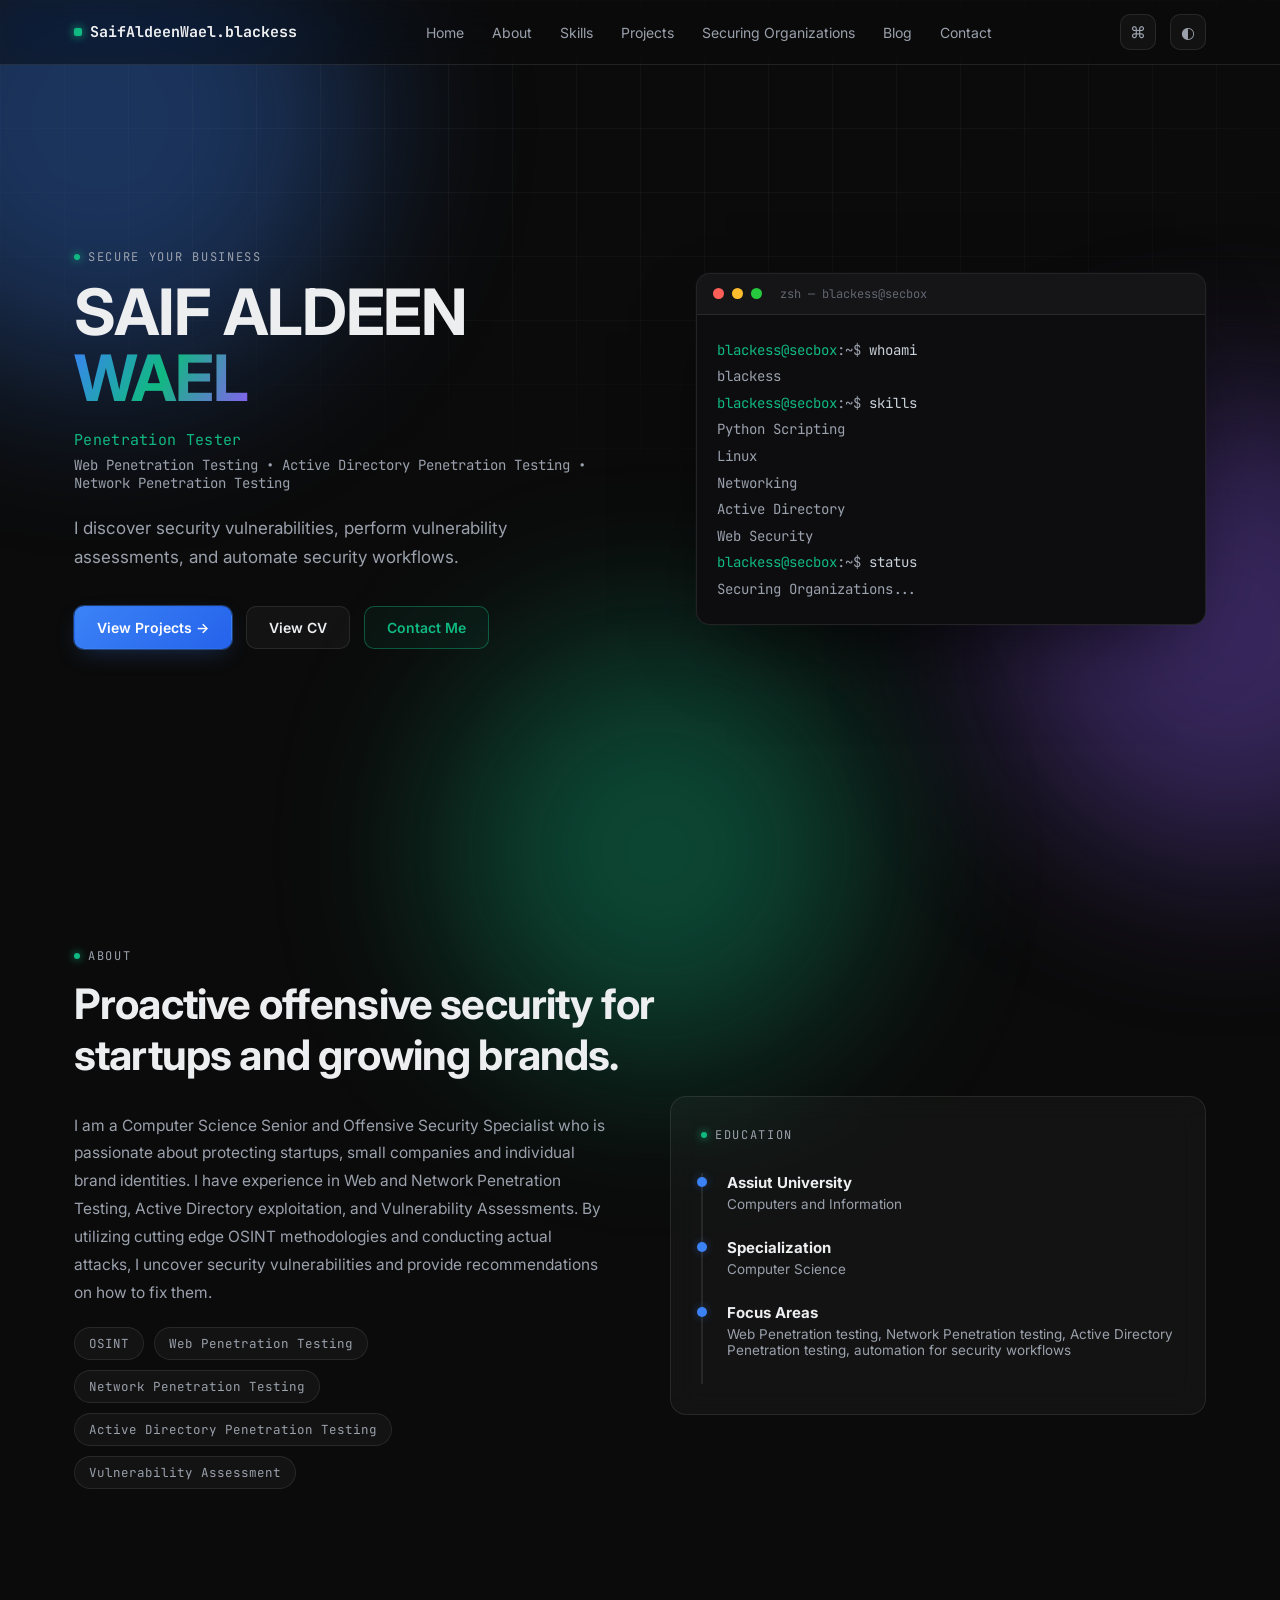
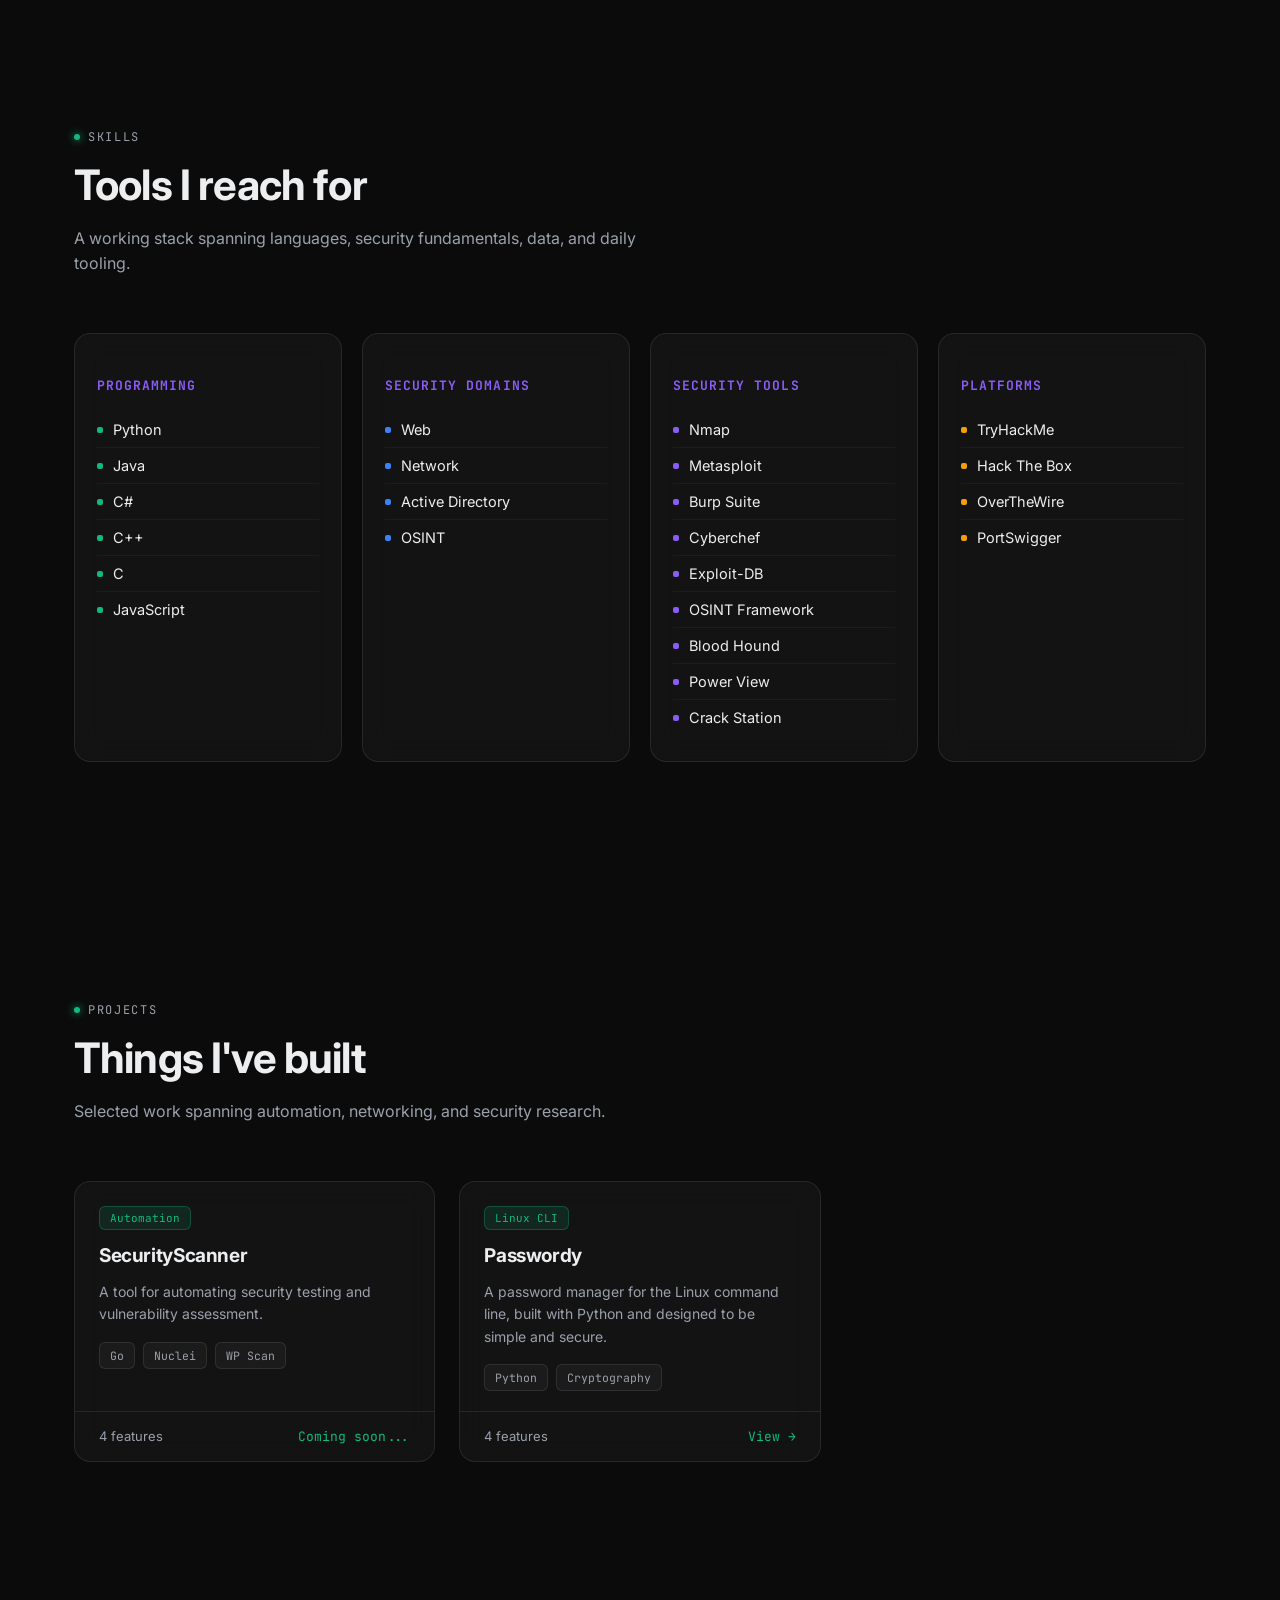
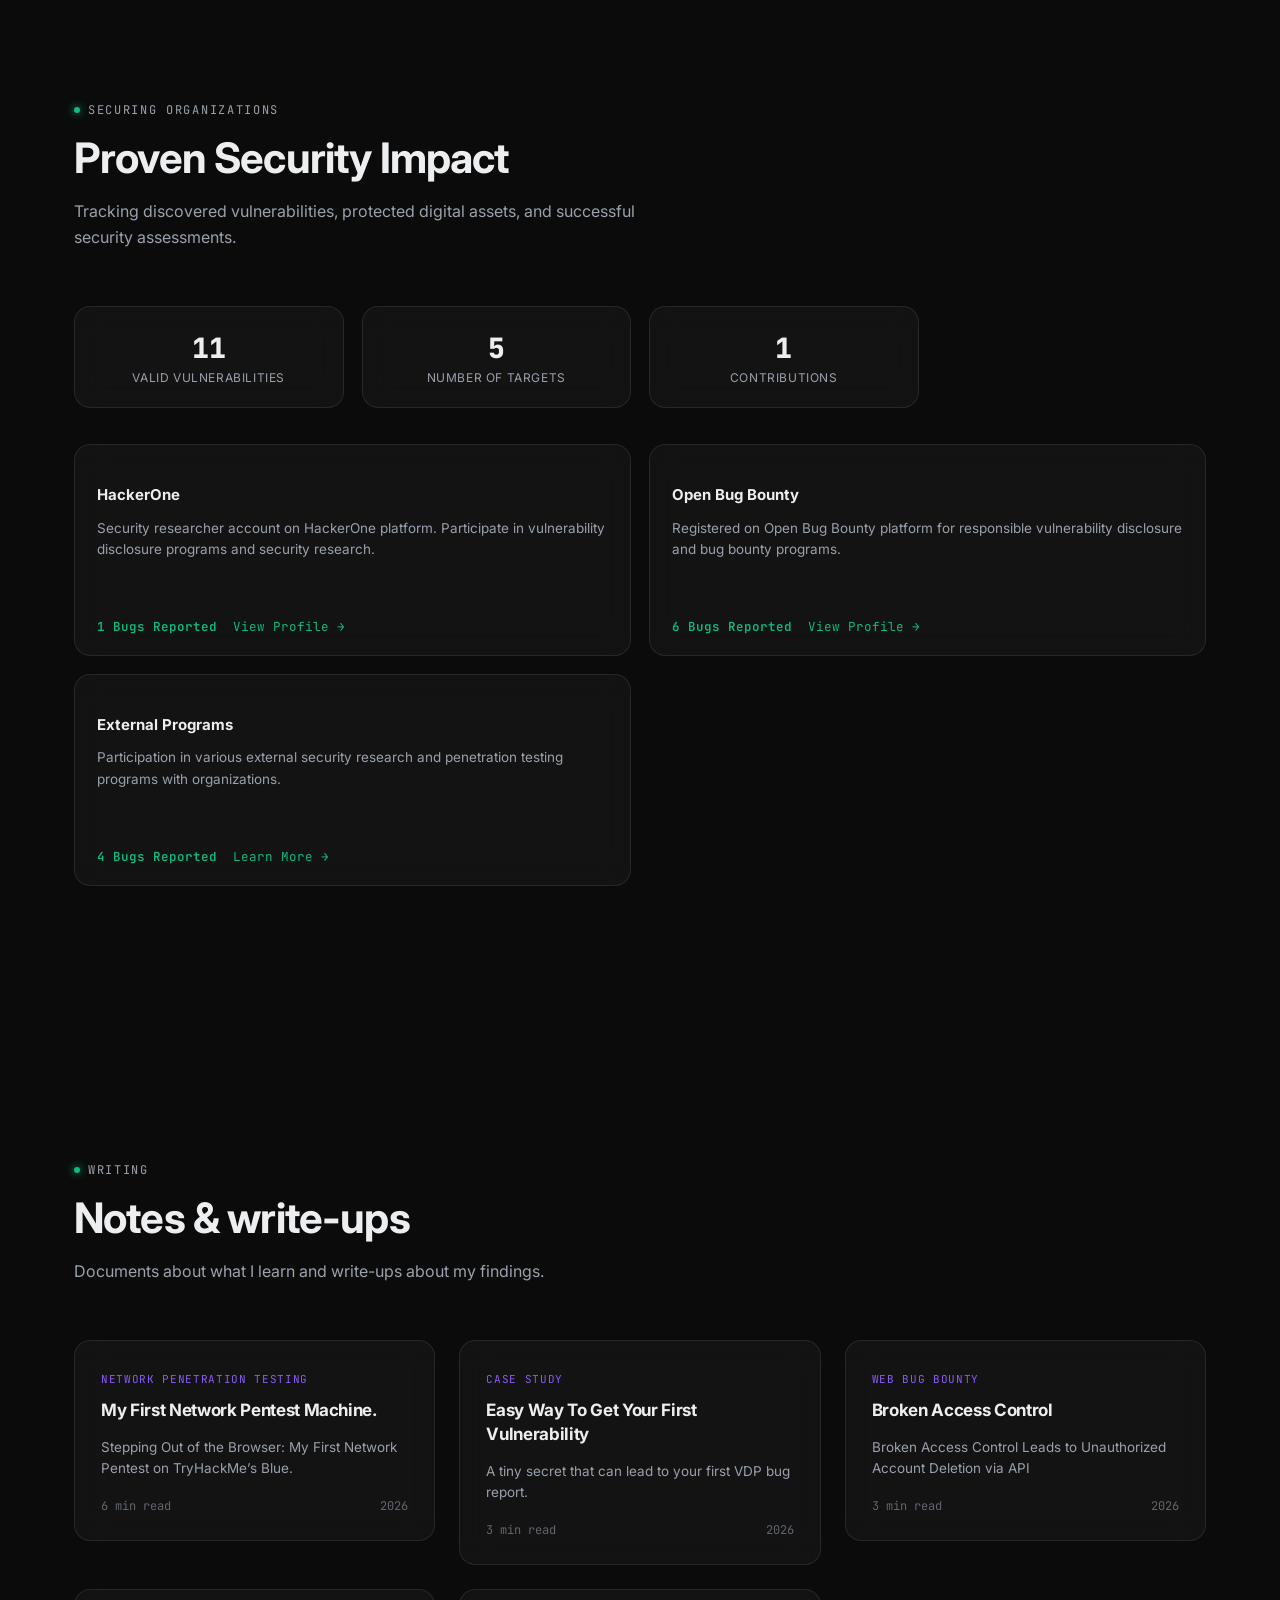
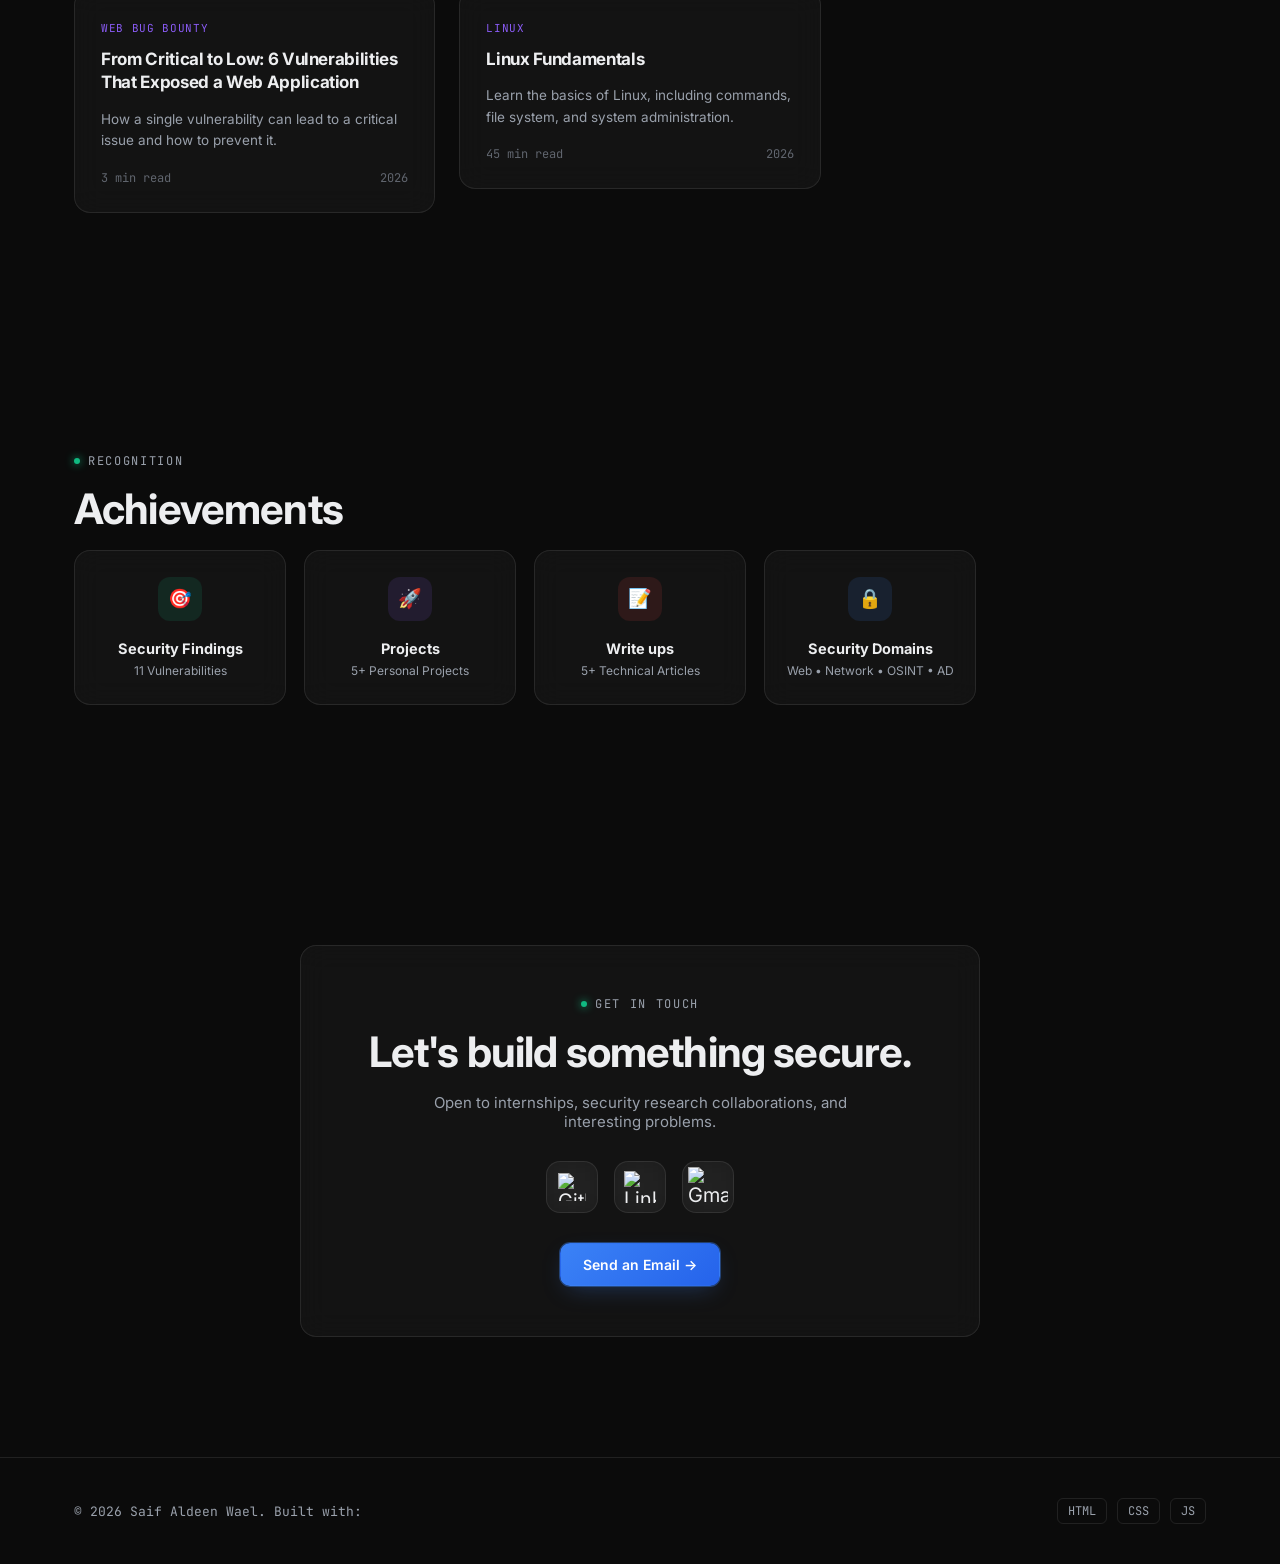
==== commit c1c8e3ba: "Update portfolio" ====
--- a/index.html
+++ b/index.html
@@ -37,7 +37,7 @@
 
 <nav>
   <div class="nav-inner">
-    <a href="#home" class="logo"><span class="dot"></span>charanreddy.qzz.io</a>
+    <a href="#home" class="logo"><span class="dot"></span>SaifAldeenWael.blackess</a>
     <div class="nav-links">
       <a href="#home">Home</a>
       <a href="#about">About</a>
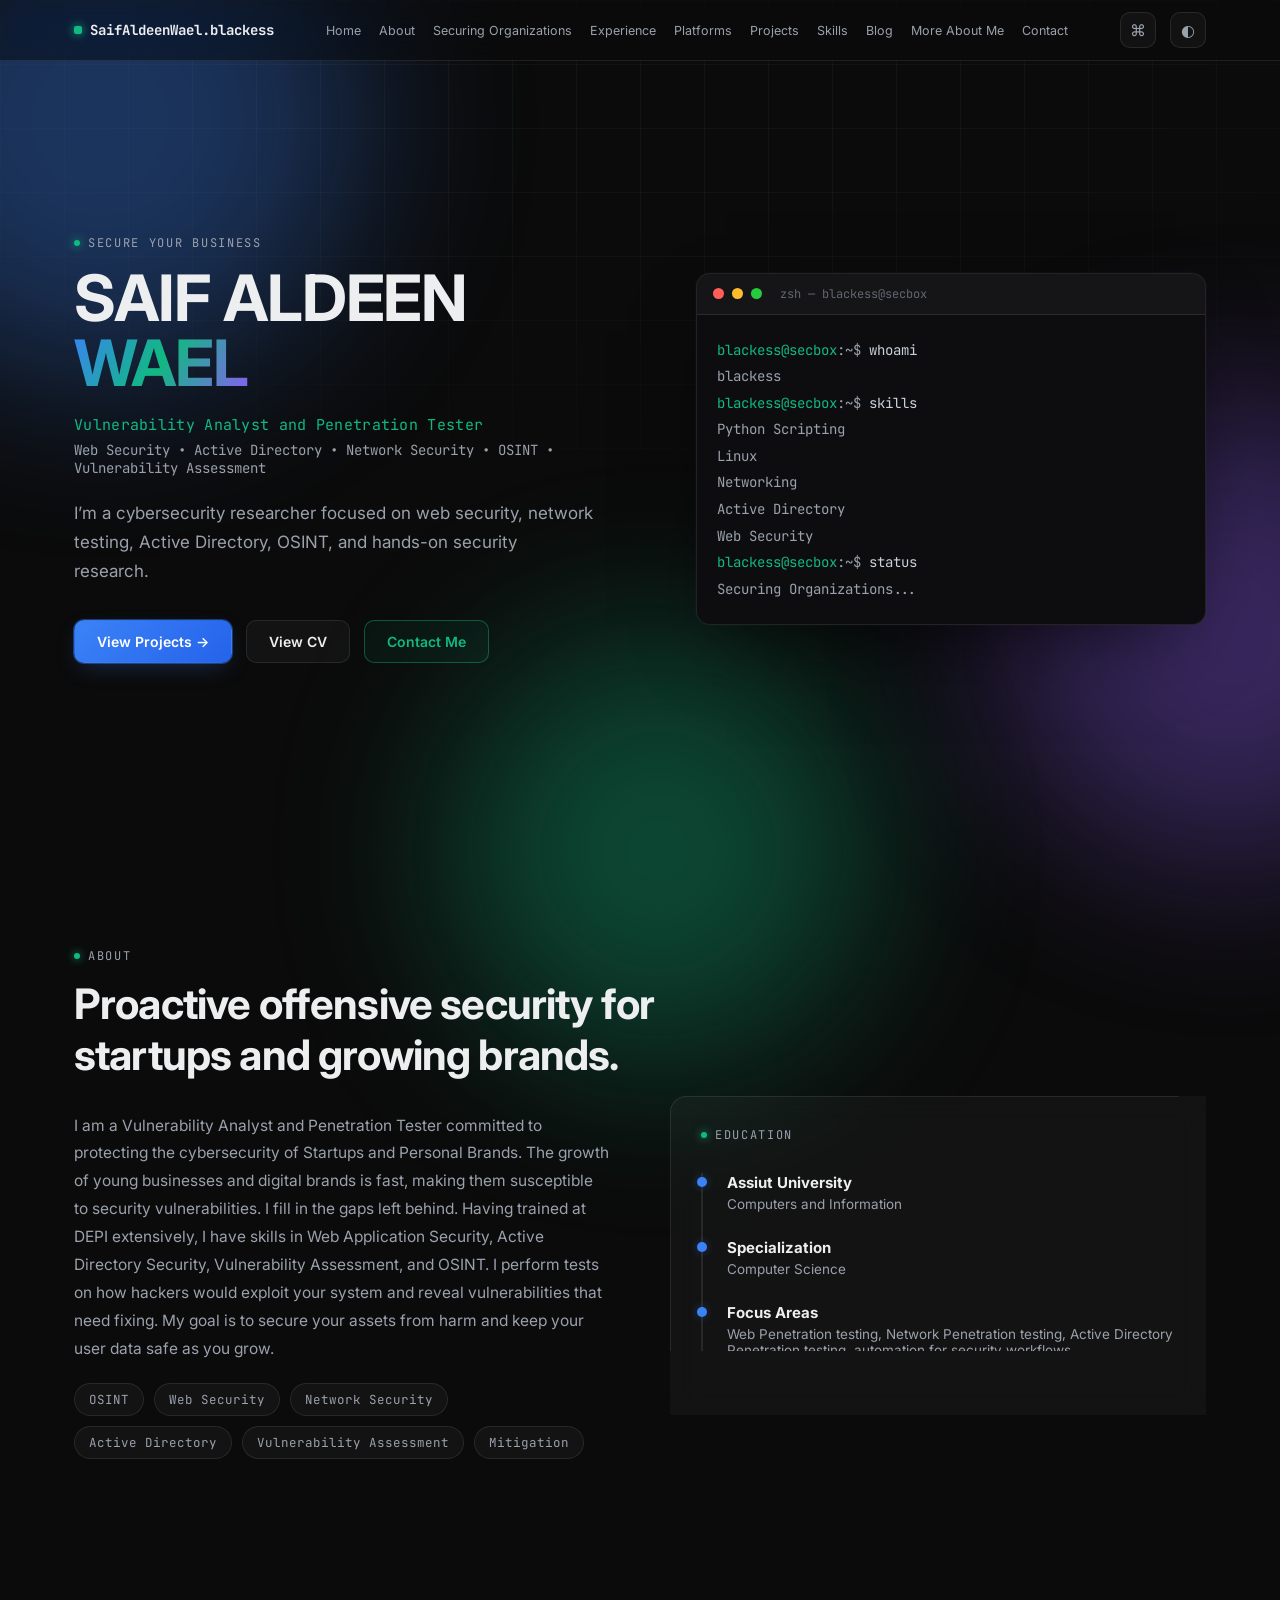
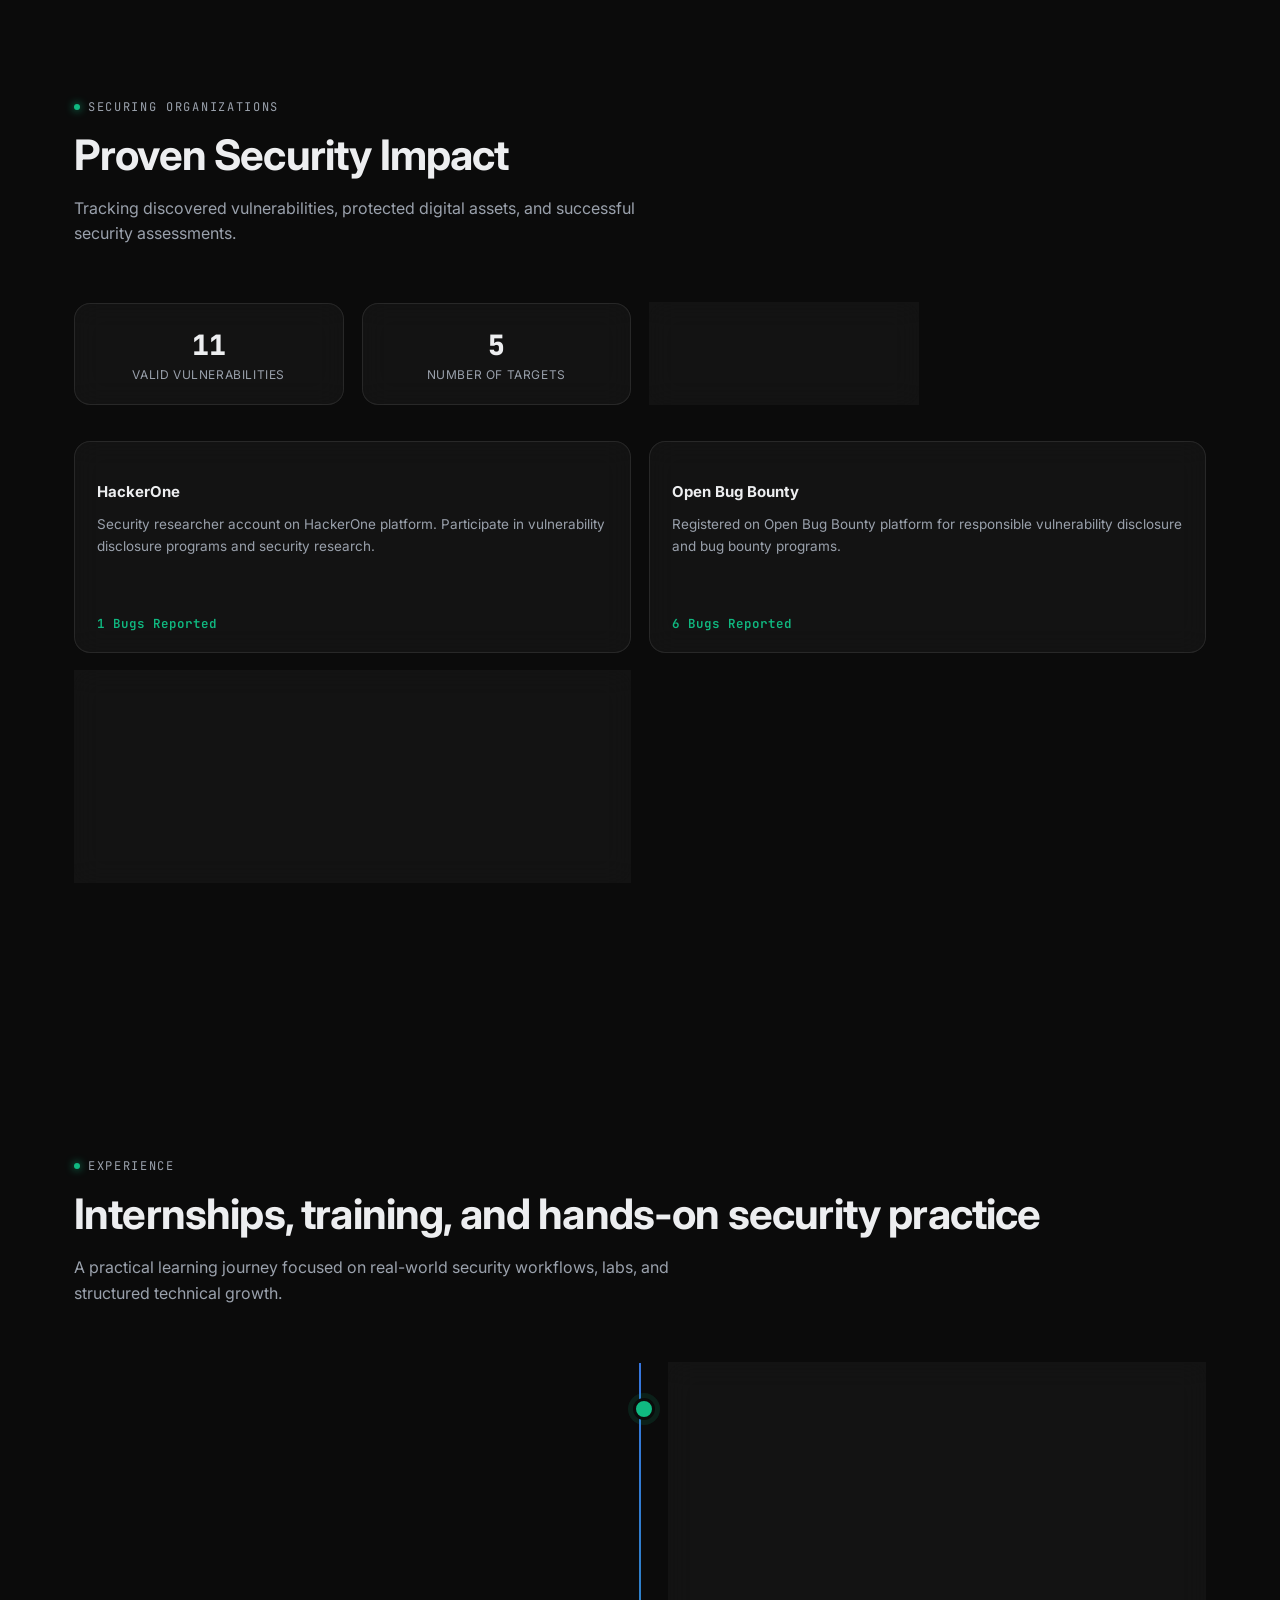
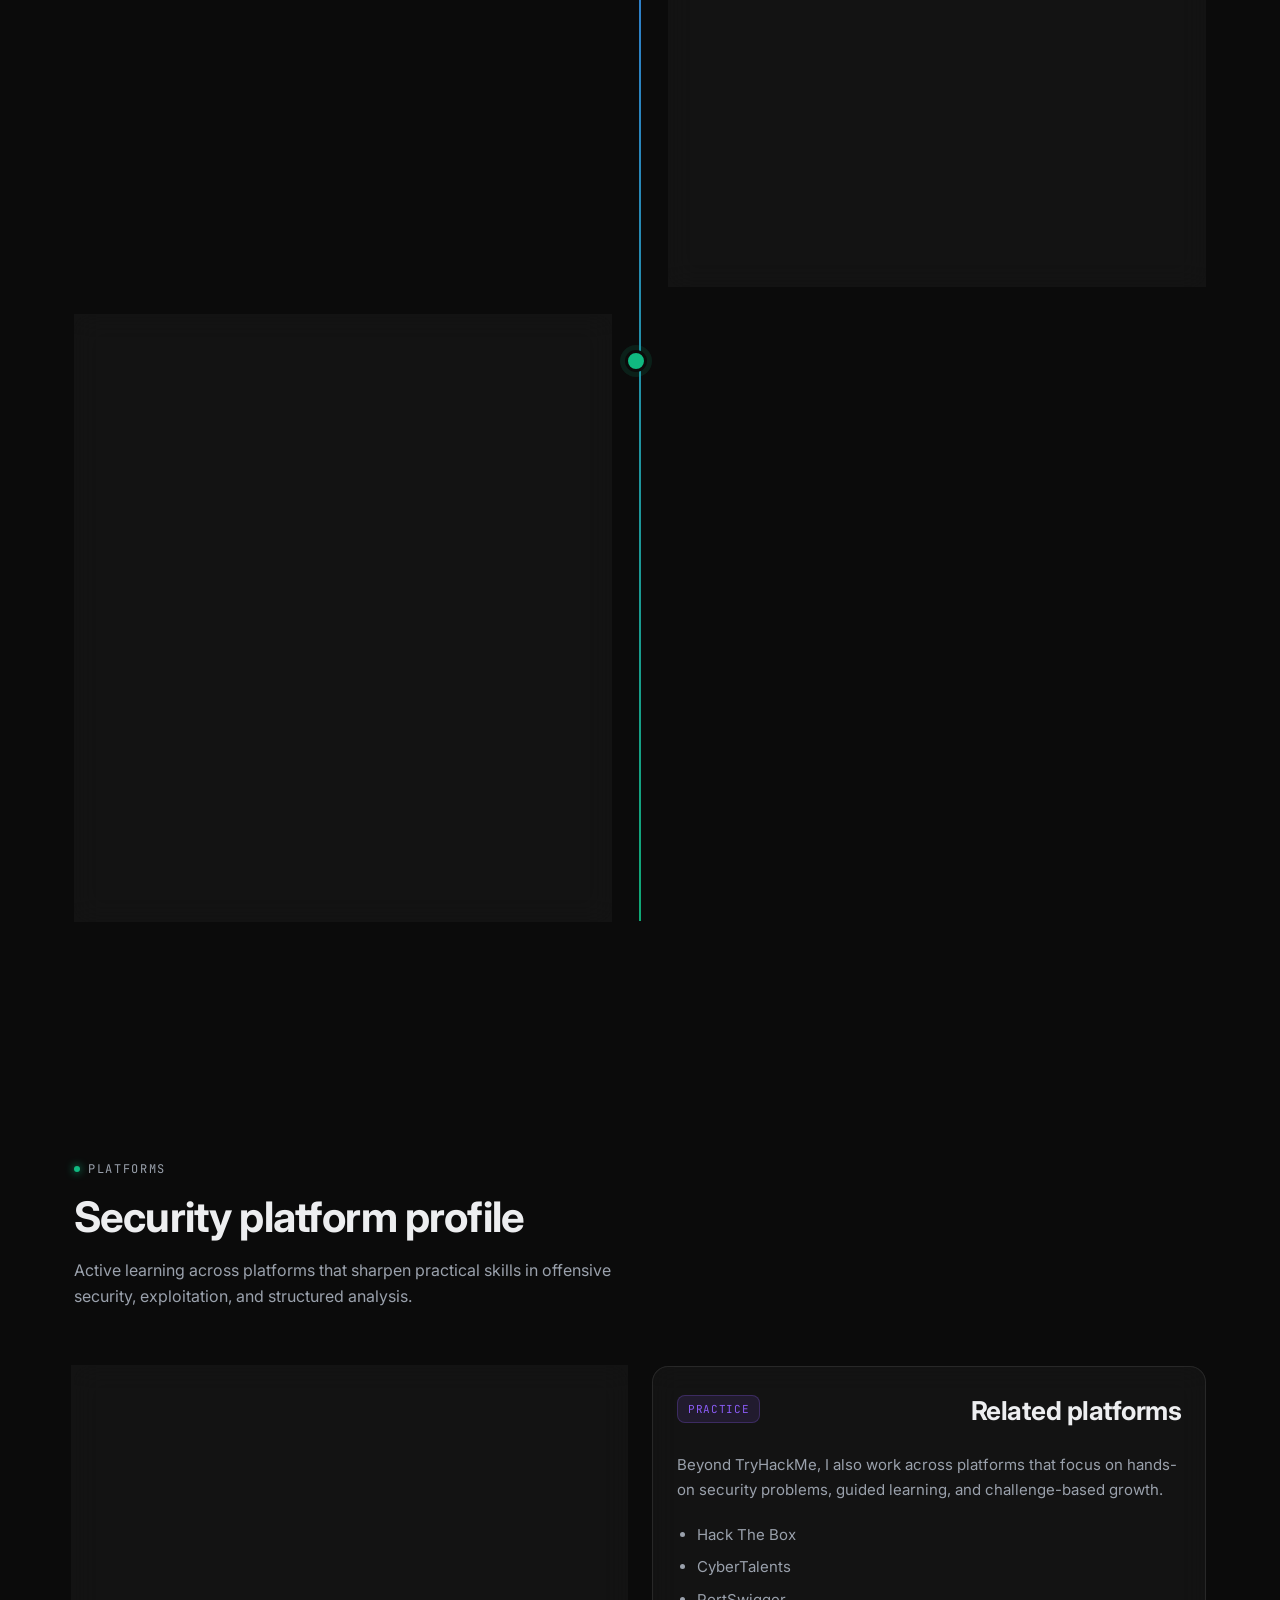
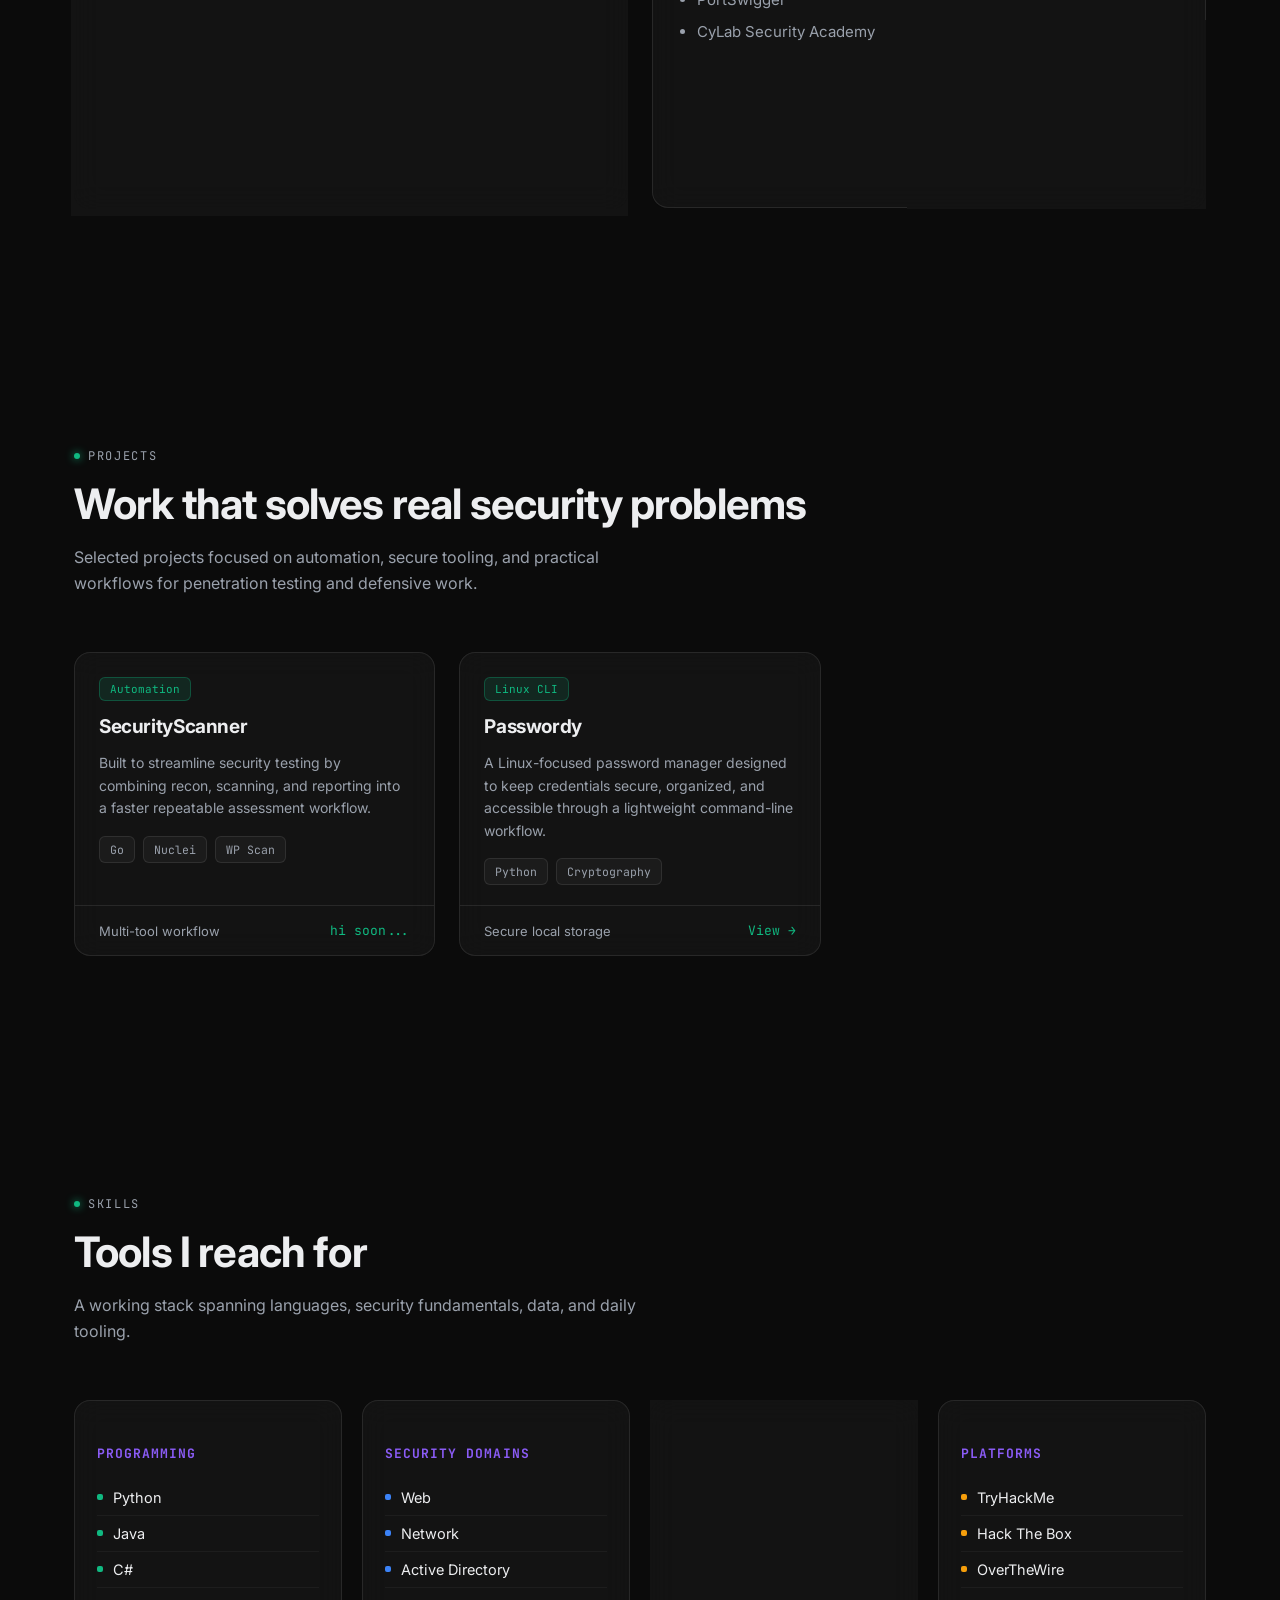
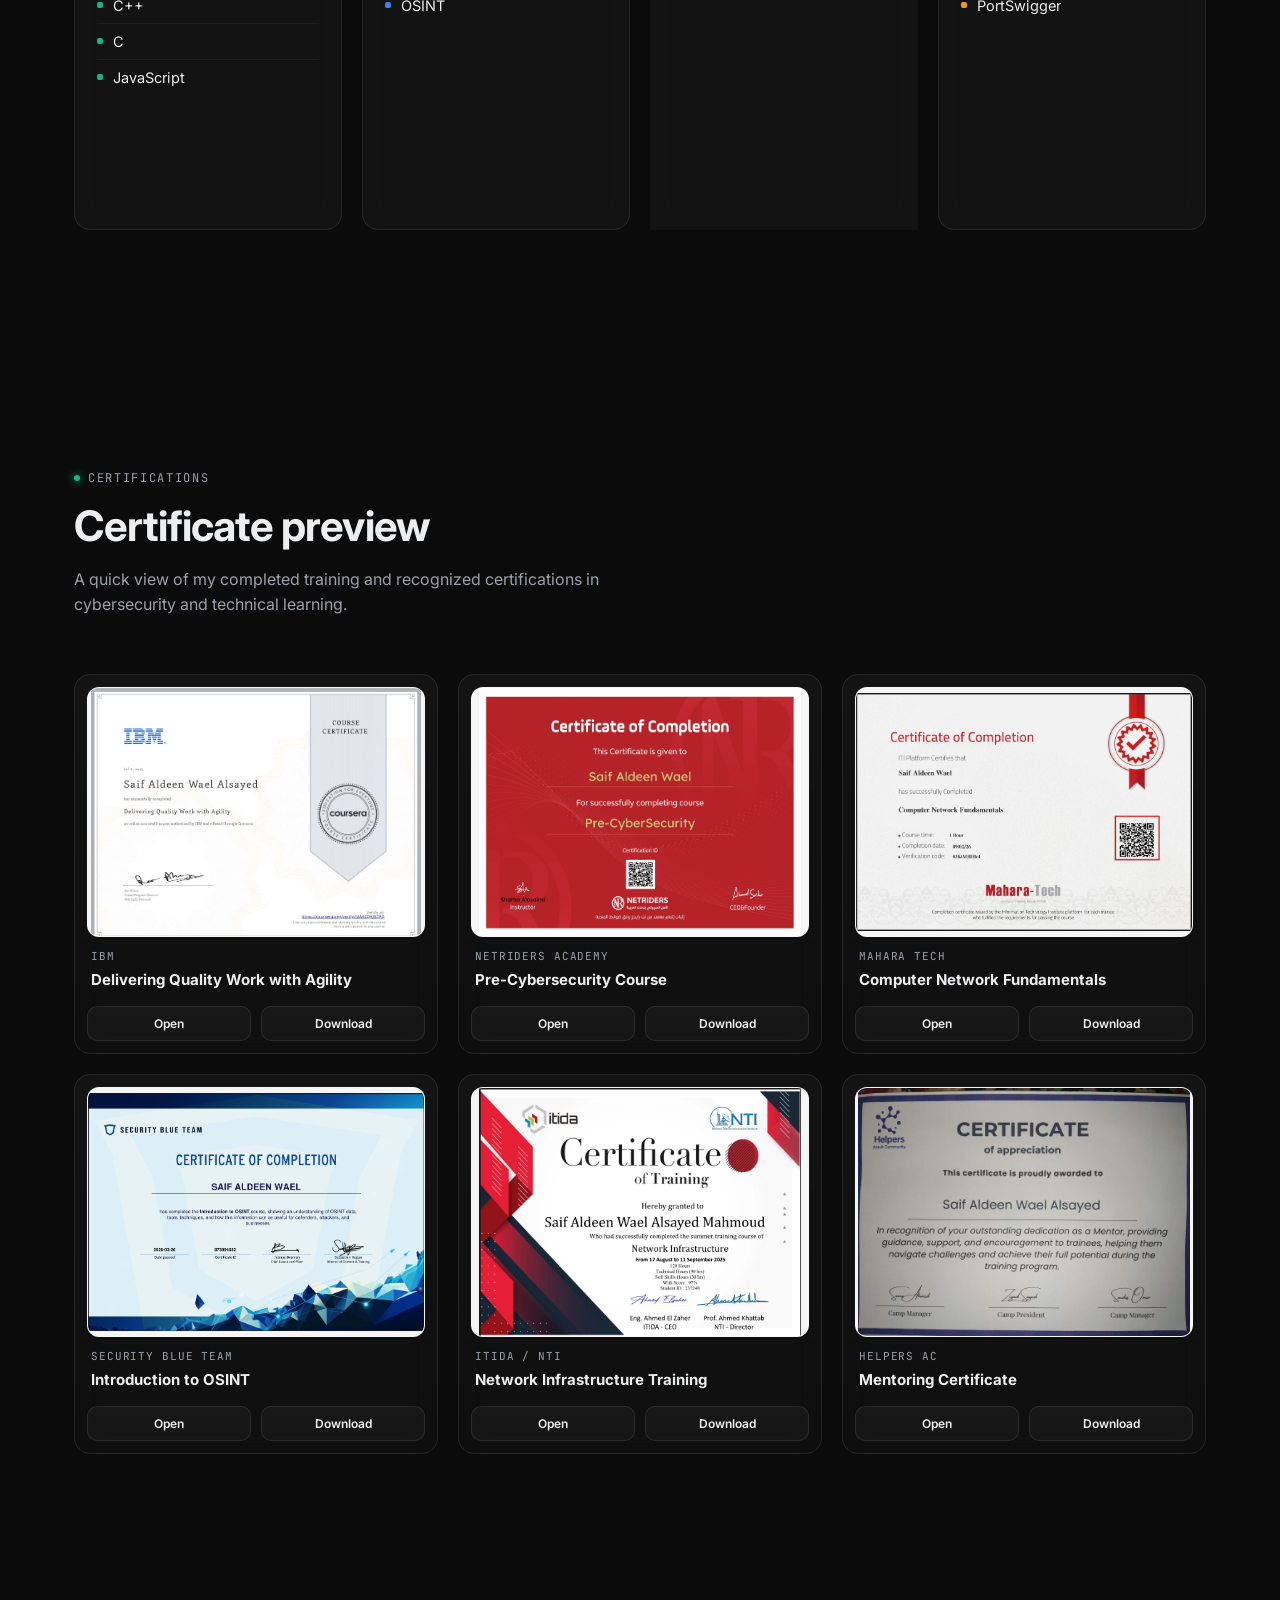
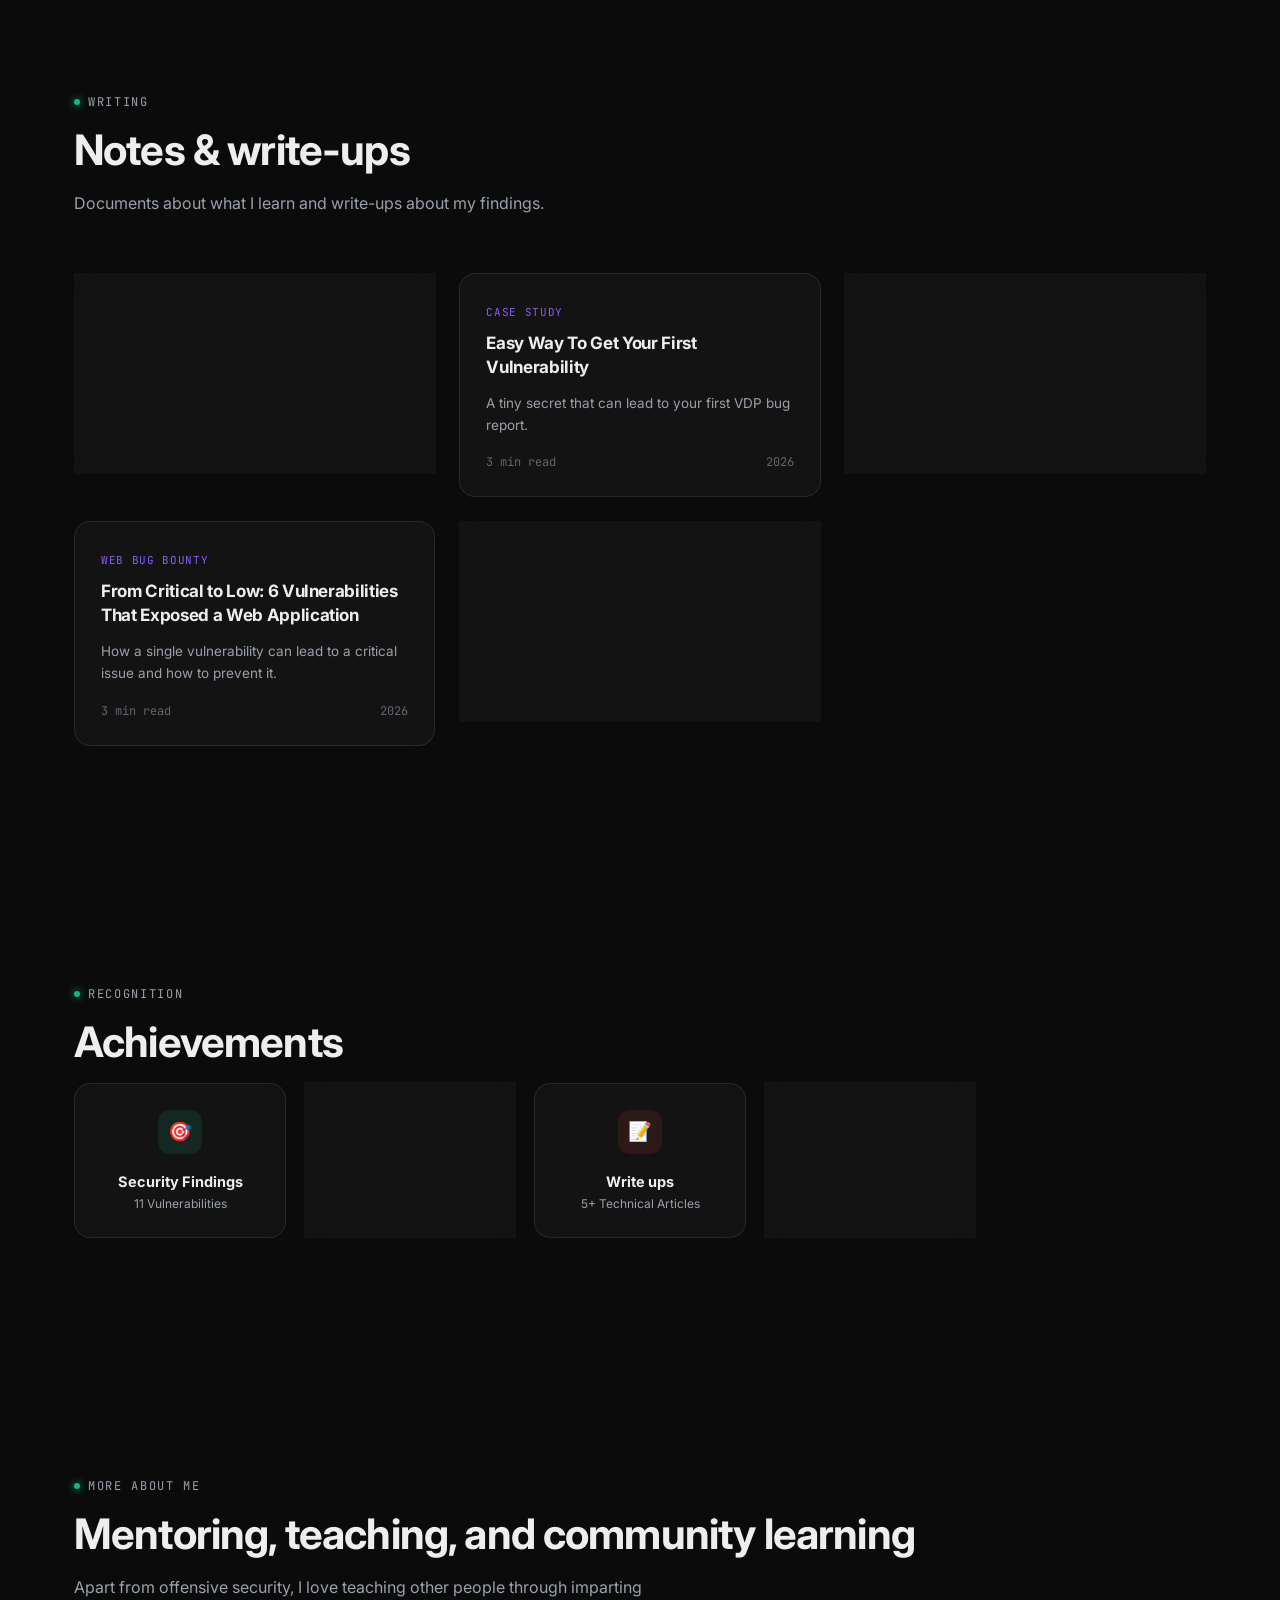
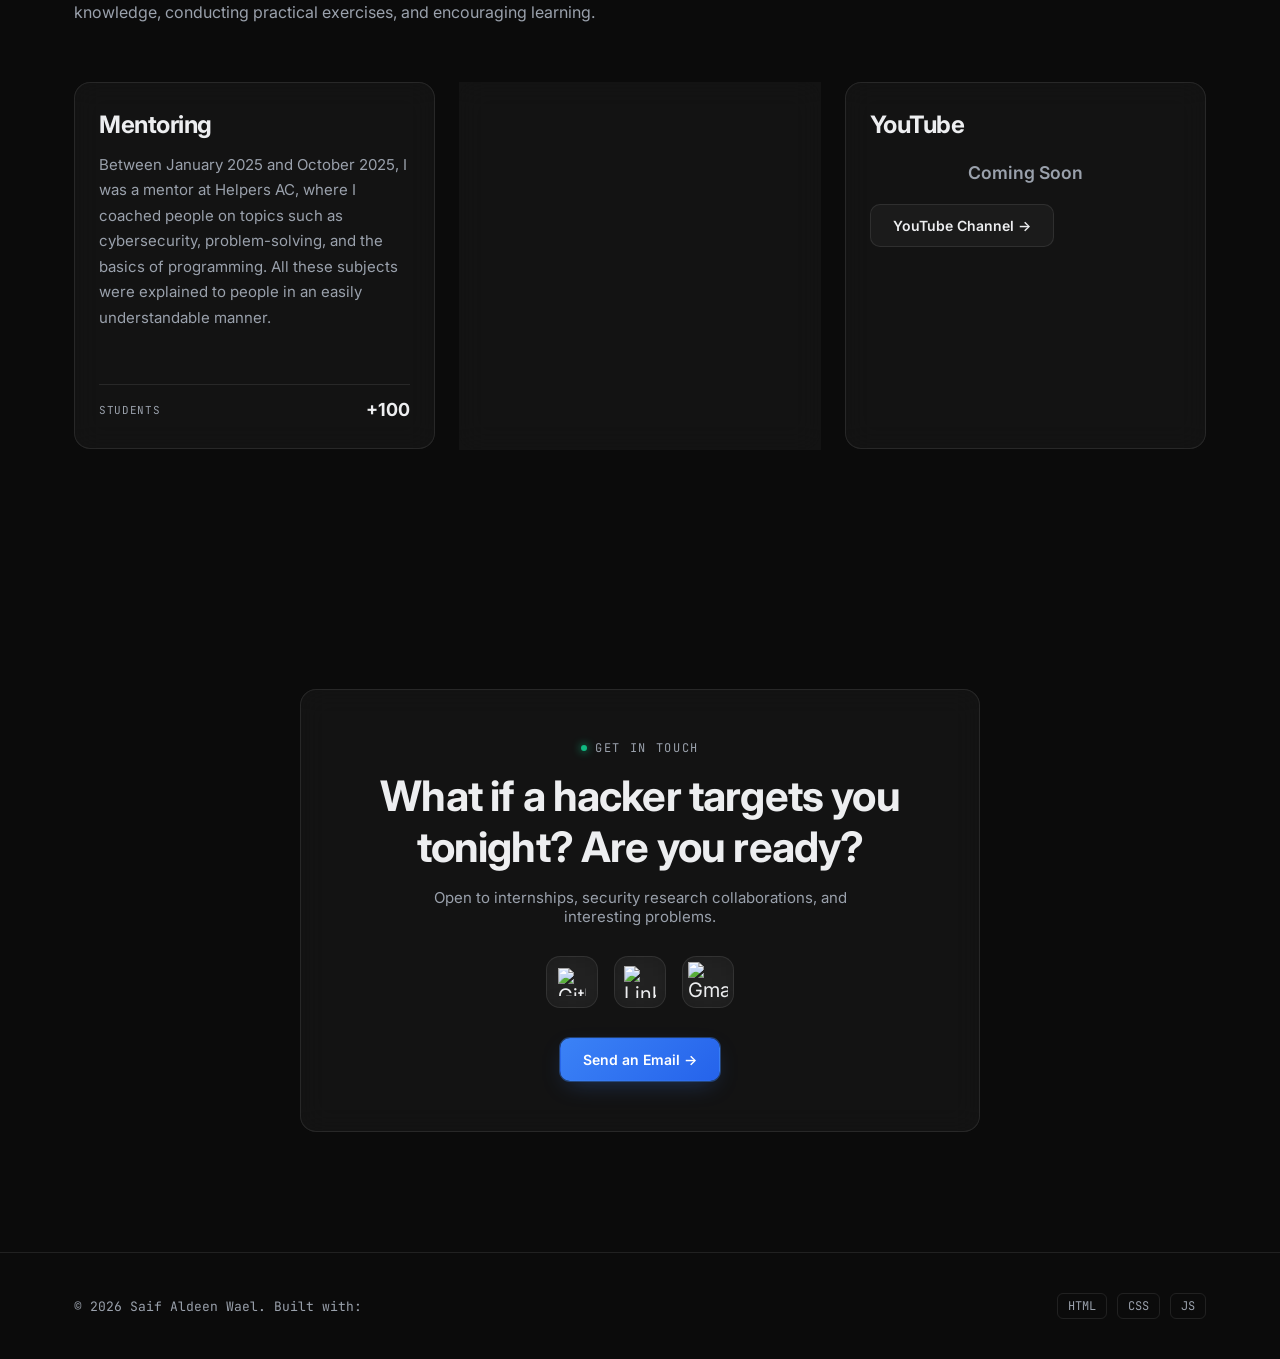
==== commit b377bed4: "Update portfolio with certificate viewer and final design improvements" ====
--- a/index.html
+++ b/index.html
@@ -41,10 +41,13 @@
     <div class="nav-links">
       <a href="#home">Home</a>
       <a href="#about">About</a>
+      <a href="#securing-organizations">Securing Organizations</a>
+      <a href="#experience">Experience</a>
+      <a href="#platforms">Platforms</a>
+      <a href="#projects">Projects</a>
       <a href="#skills">Skills</a>
-      <a href="#projects">Projects</a>
-      <a href="#Securing Organizations">Securing Organizations</a>
       <a href="#blog">Blog</a>
+      <a href="#more-about">More About Me</a>
       <a href="#contact">Contact</a>
     </div>
     <div class="nav-right">
@@ -61,9 +64,9 @@
     <div>
       <div class="eyebrow">SECURE YOUR BUSINESS </div>
       <h1 class="reveal">SAIF ALDEEN <span class="grad-text">WAEL</span></h1>
-      <div class="role reveal">Penetration Tester</div>
-      <div class="stack reveal">Web Penetration Testing • Active Directory Penetration Testing • Network Penetration Testing</div>
-      <p class="desc reveal">I discover security vulnerabilities, perform vulnerability assessments, and automate security workflows.</p>
+      <div class="role reveal">Vulnerability Analyst and Penetration Tester</div>
+      <div class="stack reveal">Web Security • Active Directory • Network Security • OSINT • Vulnerability Assessment</div>
+      <p class="desc reveal">I’m a cybersecurity researcher focused on web security, network testing, Active Directory, OSINT, and hands-on security research.</p>
       <div class="hero-actions reveal">
         <a href="#projects" class="btn btn-primary magnetic">View Projects →</a>
         <a href="assets/Saif Aldeen Wael CV.pdf" target="_blank" class="btn btn-ghost magnetic">View CV</a>
@@ -93,14 +96,16 @@
     <div class="about-grid">
       <div class="reveal">
         <p style="color:var(--text-dim); line-height:1.8; font-size:15.5px;">
-          I am a Computer Science Senior and Offensive Security Specialist who is passionate about protecting startups, small companies and individual brand identities. I have experience in Web and Network Penetration Testing, Active Directory exploitation, and Vulnerability Assessments. By utilizing cutting edge OSINT methodologies and conducting actual attacks, I uncover security vulnerabilities and provide recommendations on how to fix them.
+          I am a Vulnerability Analyst and Penetration Tester committed to protecting the cybersecurity of Startups and Personal Brands. The growth of young businesses and digital brands is fast, making them susceptible to security vulnerabilities. I fill in the gaps left behind.
+Having trained at DEPI extensively, I have skills in Web Application Security, Active Directory Security, Vulnerability Assessment, and OSINT. I perform tests on how hackers would exploit your system and reveal vulnerabilities that need fixing. My goal is to secure your assets from harm and keep your user data safe as you grow.
         </p>
         <div class="interest-pills">
           <span class="pill">OSINT</span>
-          <span class="pill">Web Penetration Testing</span>
-          <span class="pill">Network Penetration Testing</span>
-          <span class="pill">Active Directory Penetration Testing</span>
+          <span class="pill">Web Security</span>
+          <span class="pill">Network Security</span>
+          <span class="pill">Active Directory</span>
           <span class="pill">Vulnerability Assessment</span>
+          <span class="pill">Mitigation</span>
         </div>
       </div>
       <div class="glass reveal" style="padding:30px;">
@@ -120,6 +125,196 @@
           </div>
         </div>
       </div>
+    </div>
+  </div>
+</section>
+
+<!-- Securing Organizations -->
+<section id="securing-organizations">
+  <div class="container">
+    <div class="eyebrow reveal">Securing Organizations</div>
+    <h2 class="section-title reveal">Proven Security Impact</h2>
+    <p class="section-sub reveal">Tracking discovered vulnerabilities, protected digital assets, and successful security assessments.</p>
+
+    <div class="gh-grid">
+    
+      <div class="glass gh-stat reveal">
+        <div id="repoCount" class="stat-num mono counter">11</div>
+        <div class="stat-label">Valid Vulnerabilities</div>
+      </div>
+    
+      <div class="glass gh-stat reveal">
+        <div id="contributionCount" class="stat-num mono counter">5</div>
+        <div class="stat-label">Number of Targets</div>
+      </div>
+    
+      <div class="glass gh-stat reveal">
+        <div id="prCount" class="stat-num mono counter">1</div>
+        <div class="stat-label">Contributions</div>
+      </div>
+    
+    </div>
+
+  <div class="repo-grid">
+  
+    <div class="glass repo-card reveal">
+      <h4>HackerOne</h4>
+      <p>Security researcher account on HackerOne platform. Participate in vulnerability disclosure programs and security research.</p>
+      <div class="repo-meta">
+        <span style="color: var(--emerald); font-weight: 600;">1 Bugs Reported</span>
+      </div>
+    </div>
+  
+    <div class="glass repo-card reveal">
+      <h4>Open Bug Bounty</h4>
+      <p>Registered on Open Bug Bounty platform for responsible vulnerability disclosure and bug bounty programs.</p>
+      <div class="repo-meta">
+        <span style="color: var(--emerald); font-weight: 600;">6 Bugs Reported</span>
+      </div>
+    </div>
+  
+    <div class="glass repo-card reveal">
+      <h4>External Programs</h4>
+      <p>Participation in various external security research and penetration testing programs with organizations.</p>
+      <div class="repo-meta">
+        <span style="color: var(--emerald); font-weight: 600;">4 Bugs Reported</span>
+      </div>
+    </div>
+  
+  </div>
+
+    </div>
+  </div>
+</section>
+
+<!-- EXPERIENCE -->
+<section id="experience">
+  <div class="container">
+    <div class="eyebrow reveal">EXPERIENCE</div>
+    <h2 class="section-title reveal">Internships, training, and hands-on security practice</h2>
+    <p class="section-sub reveal">A practical learning journey focused on real-world security workflows, labs, and structured technical growth.</p>
+
+    <div class="experience-grid">
+      <div class="glass exp-card reveal">
+        <span class="exp-tag">Trainee</span>
+        <h3>DEPI (Digital Egyption Pioneers Initiative)</h3>
+        <p><strong>July 2026 - Present</strong></p>
+        <p><strong>Track:</strong> Vulnerability Analyst and Penetration Tester</p>
+        <p>Currently enrolled in an intensive cybersecurity training program.</p>
+        <p>Focus areas include:</p>
+        <ul>
+          <li>Cybersecurity fundamentals</li>
+          <li>OSINT, vulnerability discovery, and network assessments</li>
+          <li>Active Directory security and practical testing scenarios</li>
+          <li>Web application vulnerabilities and mitigation strategies</li>
+          <li>English improvement, soft skills, portfolio building, and freelancing preparation</li>
+        </ul>
+      </div>
+
+      <div class="glass exp-card reveal">
+        <span class="exp-tag">Trainee</span>
+        <h3>National Telecommunication Institute (NTI)</h3>
+        <p><strong>Aug 2025 - Sep 2025 · 2 mos</strong></p>
+        <p><strong>Cairo, Egypt · Remote</strong></p>
+        <p><strong>NTI Training Program, Networking &amp; Soft Skills</strong></p>
+        <p>I completed an intensive training program that combined technical and professional development.</p>
+        <ul>
+          <li>Completed 90 hours of technical training in network infrastructure.</li>
+          <li>Covered networking concepts, protocols, and secure system design.</li>
+          <li>Completed 30 hours of soft skills training in communication, teamwork, and problem-solving.</li>
+          <li>Strengthened both my technical foundation and my professional communication skills.</li>
+        </ul>
+      </div>
+    </div>
+  </div>
+</section>
+
+<!-- PLATFORMS -->
+<section id="platforms">
+  <div class="container">
+    <div class="eyebrow reveal">PLATFORMS</div>
+    <h2 class="section-title reveal">Security platform profile</h2>
+    <p class="section-sub reveal">Active learning across platforms that sharpen practical skills in offensive security, exploitation, and structured analysis.</p>
+
+    <div class="platform-grid">
+      <div class="glass platform-card reveal">
+        <div class="platform-header">
+          <span class="platform-badge">TryHackMe</span>
+          <h3>BlackEss</h3>
+        </div>
+        <p>I use TryHackMe to practice real-world attack scenarios, privilege escalation, web exploitation, and security fundamentals through guided labs.</p>
+        <div class="platform-stats">
+          <div>
+            <span>Rank</span>
+            <strong>#255643</strong>
+          </div>
+          <div>
+            <span>Top</span>
+            <strong>10%</strong>
+          </div>
+        </div>
+        <div class="platform-stats" style="margin-top: 14px;">
+          <div>
+            <span>Badges</span>
+            <strong>7</strong>
+          </div>
+          <div>
+            <span>Rooms</span>
+            <strong>63</strong>
+          </div>
+        </div>
+        <a href="https://tryhackme.com/p/BlackEss" target="_blank" rel="noopener" class="btn btn-primary magnetic">View TryHackMe Profile →</a>
+      </div>
+
+      <div class="glass platform-card reveal">
+        <div class="platform-header">
+          <span class="platform-badge">Practice</span>
+          <h3>Related platforms</h3>
+        </div>
+        <p>Beyond TryHackMe, I also work across platforms that focus on hands-on security problems, guided learning, and challenge-based growth.</p>
+        <ul class="platform-list">
+          <li>Hack The Box</li>
+          <li>CyberTalents</li>
+          <li>PortSwigger</li>
+          <li>CyLab Security Academy </li>
+        </ul>
+      </div>
+    </div>
+  </div>
+</section>
+
+<!-- PROJECTS -->
+<section id="projects">
+  <div class="container">
+    <div class="eyebrow reveal">PROJECTS</div>
+    <h2 class="section-title reveal">Work that solves real security problems</h2>
+    <p class="section-sub reveal">Selected projects focused on automation, secure tooling, and practical workflows for penetration testing and defensive work.</p>
+    <div class="projects-grid">
+
+      <div class="glass pcard reveal" data-modal="proj1">
+        <div class="pcard-top">
+          <span class="pcard-badge badge-live mono">Automation</span>
+          <h3>SecurityScanner</h3>
+          <p>Built to streamline security testing by combining recon, scanning, and reporting into a faster repeatable assessment workflow.</p>
+        </div>
+        <div class="tech-row">
+          <span class="tech-chip">Go</span><span class="tech-chip">Nuclei</span><span class="tech-chip">WP Scan</span>
+        </div>
+        <div class="pcard-foot"><span>Multi-tool workflow</span><span class="mono" style="color:var(--emerald);">hi soon...</span></div>
+      </div>
+
+      <div class="glass pcard reveal" data-modal="proj2">
+        <div class="pcard-top">
+          <span class="pcard-badge badge-live mono">Linux CLI</span>
+          <h3>Passwordy</h3>
+          <p>A Linux-focused password manager designed to keep credentials secure, organized, and accessible through a lightweight command-line workflow.</p>
+        </div>
+        <div class="tech-row">
+          <span class="tech-chip">Python</span><span class="tech-chip">Cryptography</span>
+        </div>
+        <div class="pcard-foot"><span>Secure local storage</span><span class="mono" style="color:var(--emerald);">View →</span></div>
+      </div>
+
     </div>
   </div>
 </section>
@@ -170,102 +365,85 @@
   </div>
 </section>
 
-<!-- PROJECTS -->
-<section id="projects">
-  <div class="container">
-    <div class="eyebrow reveal">PROJECTS</div>
-    <h2 class="section-title reveal">Things I've built</h2>
-    <p class="section-sub reveal">Selected work spanning automation, networking, and security research.</p>
-    <div class="projects-grid">
-
-      <div class="glass pcard reveal" data-modal="proj1">
-        <div class="pcard-top">
-          <span class="pcard-badge badge-live mono">Automation</span>
-          <h3>SecurityScanner</h3>
-          <p>A tool for automating security testing and vulnerability assessment.</p>
-        </div>
-        <div class="tech-row">
-          <span class="tech-chip">Go</span><span class="tech-chip">Nuclei</span><span class="tech-chip">WP Scan</span>
-        </div>
-        <div class="pcard-foot"><span>4 features</span><span class="mono" style="color:var(--emerald);">Coming soon...</span></div>
-      </div>
-
-      <div class="glass pcard reveal" data-modal="proj2">
-        <div class="pcard-top">
-          <span class="pcard-badge badge-live mono">Linux CLI</span>
-          <h3>Passwordy</h3>
-          <p>A password manager for the Linux command line, built with Python and designed to be simple and secure.</p>
-        </div>
-        <div class="tech-row">
-          <span class="tech-chip">Python</span><span class="tech-chip">Cryptography</span>
-        </div>
-        <div class="pcard-foot"><span>4 features</span><span class="mono" style="color:var(--emerald);">View →</span></div>
-      </div>
-
-    </div>
-  </div>
-</section>
-
-
-
-
-<!-- Securing Organizations -->
-<section id="Securing Organizations">
-  <div class="container">
-    <div class="eyebrow reveal">Securing Organizations</div>
-    <h2 class="section-title reveal">Proven Security Impact</h2>
-    <p class="section-sub reveal">Tracking discovered vulnerabilities, protected digital assets, and successful security assessments.</p>
-
-    <div class="gh-grid">
-    
-      <div class="glass gh-stat reveal">
-        <div id="repoCount" class="stat-num mono counter">11</div>
-        <div class="stat-label">Valid Vulnerabilities</div>
-      </div>
-    
-      <div class="glass gh-stat reveal">
-        <div id="contributionCount" class="stat-num mono counter">5</div>
-        <div class="stat-label">Number of Targets</div>
-      </div>
-    
-      <div class="glass gh-stat reveal">
-        <div id="prCount" class="stat-num mono counter">1</div>
-        <div class="stat-label">Contributions</div>
-      </div>
-    
-    </div>
-
-  <div class="repo-grid">
-  
-    <div class="glass repo-card reveal">
-      <h4>HackerOne</h4>
-      <p>Security researcher account on HackerOne platform. Participate in vulnerability disclosure programs and security research.</p>
-      <div class="repo-meta">
-        <span style="color: var(--emerald); font-weight: 600;">1 Bugs Reported</span>
-        <a href="#" style="color: var(--emerald); text-decoration: none;">View Profile →</a>
-      </div>
-    </div>
-  
-    <div class="glass repo-card reveal">
-      <h4>Open Bug Bounty</h4>
-      <p>Registered on Open Bug Bounty platform for responsible vulnerability disclosure and bug bounty programs.</p>
-      <div class="repo-meta">
-        <span style="color: var(--emerald); font-weight: 600;">6 Bugs Reported</span>
-        <a href="#" style="color: var(--emerald); text-decoration: none;">View Profile →</a>
-      </div>
-    </div>
-  
-    <div class="glass repo-card reveal">
-      <h4>External Programs</h4>
-      <p>Participation in various external security research and penetration testing programs with organizations.</p>
-      <div class="repo-meta">
-        <span style="color: var(--emerald); font-weight: 600;">4 Bugs Reported</span>
-        <a href="#" style="color: var(--emerald); text-decoration: none;">Learn More →</a>
-      </div>
-    </div>
-  
-  </div>
-
+<!-- CERTIFICATIONS -->
+<section id="certifications">
+  <div class="container">
+    <div class="eyebrow reveal">CERTIFICATIONS</div>
+    <h2 class="section-title reveal">Certificate preview</h2>
+    <p class="section-sub reveal">A quick view of my completed training and recognized certifications in cybersecurity and technical learning.</p>
+
+    <div class="cert-grid">
+      <div class="glass cert-preview-card reveal">
+        <img src="assets/certificates/Delivering Quality Work with Agility IBM_page-0001.jpg" alt="IBM certificate preview" loading="lazy">
+        <div class="cert-preview-meta">
+          <span>IBM</span>
+          <strong>Delivering Quality Work with Agility</strong>
+        </div>
+        <div class="cert-actions">
+          <a href="certificate-viewer.html?img=assets/certificates/Delivering%20Quality%20Work%20with%20Agility%20IBM_page-0001.jpg&title=IBM%20-%20Delivering%20Quality%20Work%20with%20Agility&download=IBM%20-%20Delivering%20Quality%20Work%20with%20Agility.jpg" target="_blank" rel="noopener">Open</a>
+          <a href="assets/certificates/Delivering Quality Work with Agility IBM_page-0001.jpg" download="IBM - Delivering Quality Work with Agility.jpg">Download</a>
+        </div>
+      </div>
+
+      <div class="glass cert-preview-card reveal">
+        <img src="assets/certificates/G9lmIbzkMi-770058c57b59726e.jpg" alt="Cybersecurity training certificate preview" loading="lazy">
+        <div class="cert-preview-meta">
+          <span>Netriders Academy</span>
+          <strong>Pre-Cybersecurity Course</strong>
+        </div>
+        <div class="cert-actions">
+          <a href="certificate-viewer.html?img=assets/certificates/G9lmIbzkMi-770058c57b59726e.jpg&title=Netriders%20Academy%20-%20Pre-Cybersecurity%20Course&download=Netriders%20Academy%20-%20Pre-Cybersecurity%20Course.jpg" target="_blank" rel="noopener">Open</a>
+          <a href="assets/certificates/G9lmIbzkMi-770058c57b59726e.jpg" download="Netriders Academy - Pre-Cybersecurity Course.jpg">Download</a>
+        </div>
+      </div>
+
+      <div class="glass cert-preview-card reveal">
+        <img src="assets/certificates/Screenshot_2026-09-29_19-36-36.png" alt="Security Blue Team certificate preview" loading="lazy">
+        <div class="cert-preview-meta">
+          <span>Mahara Tech</span>
+          <strong>Computer Network Fundamentals</strong>
+        </div>
+        <div class="cert-actions">
+          <a href="certificate-viewer.html?img=assets/certificates/Screenshot_2026-09-29_19-36-36.png&title=Mahara%20Tech%20-%20Computer%20Network%20Fundamentals&download=Mahara%20Tech%20-%20Computer%20Network%20Fundamentals.png" target="_blank" rel="noopener">Open</a>
+          <a href="assets/certificates/Screenshot_2026-09-29_19-36-36.png" download="Mahara Tech - Computer Network Fundamentals.png">Download</a>
+        </div>
+      </div>
+
+      <div class="glass cert-preview-card reveal">
+        <img src="assets/certificates/Screenshot_2026-09-29_19-37-23.png" alt="Cybersecurity course certificate preview" loading="lazy">
+        <div class="cert-preview-meta">
+          <span>Security Blue Team</span>
+          <strong>Introduction to OSINT</strong>
+        </div>
+        <div class="cert-actions">
+          <a href="certificate-viewer.html?img=assets/certificates/Screenshot_2026-09-29_19-37-23.png&title=Security%20Blue%20Team%20-%20Introduction%20to%20OSINT&download=Security%20Blue%20Team%20-%20Introduction%20to%20OSINT.png" target="_blank" rel="noopener">Open</a>
+          <a href="assets/certificates/Screenshot_2026-09-29_19-37-23.png" download="Security Blue Team - Introduction to OSINT.png">Download</a>
+        </div>
+      </div>
+
+      <div class="glass cert-preview-card reveal">
+        <img src="assets/certificates/Screenshot_2026-09-29_19-37-52.png" alt="ITIDA NTI certificate preview" loading="lazy">
+        <div class="cert-preview-meta">
+          <span>ITIDA / NTI</span>
+          <strong>Network Infrastructure Training</strong>
+        </div>
+        <div class="cert-actions">
+          <a href="certificate-viewer.html?img=assets/certificates/Screenshot_2026-09-29_19-37-52.png&title=ITIDA%20-%20Network%20Infrastructure%20Training&download=ITIDA%20-%20Network%20Infrastructure%20Training.png" target="_blank" rel="noopener">Open</a>
+          <a href="assets/certificates/Screenshot_2026-09-29_19-37-52.png" download="ITIDA - Network Infrastructure Training.png">Download</a>
+        </div>
+      </div>
+
+      <div class="glass cert-preview-card reveal">
+        <img src="assets/certificates/WhatsApp Image 2026-09-29 at 7.33.16 PM.jpeg" alt="NetRiders certificate preview" loading="lazy">
+        <div class="cert-preview-meta">
+          <span>Helpers AC</span>
+          <strong>Mentoring Certificate</strong>
+        </div>
+        <div class="cert-actions">
+          <a href="certificate-viewer.html?img=assets/certificates/WhatsApp%20Image%202026-09-29%20at%207.33.16%20PM.jpeg&title=Helpers%20AC%20-%20Mentoring%20Certificate&download=Helpers%20AC%20-%20Mentoring%20Certificate.jpeg" target="_blank" rel="noopener">Open</a>
+          <a href="assets/certificates/WhatsApp Image 2026-09-29 at 7.33.16 PM.jpeg" download="Helpers AC - Mentoring Certificate.jpeg">Download</a>
+        </div>
+      </div>
     </div>
   </div>
 </section>
@@ -362,12 +540,49 @@
   </div>
 </section>
 
+<!-- MORE ABOUT ME -->
+<section id="more-about">
+  <div class="container">
+    <div class="eyebrow reveal">MORE ABOUT ME</div>
+    <h2 class="section-title reveal">Mentoring, teaching, and community learning</h2>
+    <p class="section-sub reveal">Apart from offensive security, I love teaching other people through imparting knowledge, conducting practical exercises, and encouraging learning.</p>
+
+    <div class="mentor-grid">
+      <div class="glass mentor-card reveal">
+        <h3>Mentoring</h3>
+          <p>Between January 2025 and October 2025, I was a mentor at Helpers AC, where I coached people on topics such as cybersecurity, problem-solving, and the basics of programming. All these subjects were explained to people in an easily understandable manner.</p>        <br>
+        <div class="mentor-stats">
+          <span>Students</span>
+          <strong>+100</strong>
+        </div>
+      </div>
+
+      <div class="glass mentor-card reveal">
+        <h3>Instruction</h3>
+        <p>My employment as a Cyber Security and Soft Skills tutor at Helpers AC was from November 2025 to March 2026. Currently, I am a freelance instructor for the new Egyptian secondary education system under the Programming subject.</p>
+        <br>
+        <br>
+        <div class="mentor-stats">
+          <span>Students</span>
+          <strong>50+</strong>
+        </div>
+      </div>
+
+      <div class="glass mentor-card reveal">
+        <h3>YouTube</h3>
+        <p style="margin: 18px 0 0; text-align:center; font-size: 1.1rem; font-weight: 600;">Coming Soon</p>
+        <a href="https://www.youtube.com/@CS_Lighthouse" target="_blank" rel="noopener" class="btn btn-ghost magnetic" style="margin-top:16px;">YouTube Channel →</a>
+      </div>
+    </div>
+  </div>
+</section>
+
 <!-- CONTACT -->
 <section id="contact">
   <div class="container">
     <div class="glass contact-box reveal">
       <div class="eyebrow" style="justify-content:center;">GET IN TOUCH</div>
-      <h2 class="section-title">Let's build something secure.</h2>
+      <h2 class="section-title">What if a hacker targets you tonight? Are you ready?</h2>
       <p style="color:var(--text-dim); font-size:15px; max-width:440px; margin:0 auto;">Open to internships, security research collaborations, and interesting problems.</p>
 
       <div class="social-row">
--- a/style.css
+++ b/style.css
@@ -96,11 +96,11 @@
   transition:background .4s ease, border-color .4s ease;
 }
 html.light nav{ background:rgba(255,255,255,0.65); }
-.nav-inner{ max-width:1180px; margin:0 auto; padding:14px 24px; display:flex; align-items:center; justify-content:space-between; }
-.logo{ font-family:var(--font-mono); font-weight:700; font-size:15px; display:flex; align-items:center; gap:8px;}
+.nav-inner{ max-width:1180px; margin:0 auto; padding:12px 24px; display:flex; align-items:center; justify-content:space-between; gap:12px; }
+.logo{ font-family:var(--font-mono); font-weight:700; font-size:14px; display:flex; align-items:center; gap:8px; flex-shrink:0; }
 .logo .dot{ width:8px; height:8px; border-radius:2px; background:var(--emerald); box-shadow:0 0 10px var(--emerald); }
-.nav-links{ display:flex; gap:28px; font-size:14px; color:var(--text-dim); }
-.nav-links a{ position:relative; padding:6px 0; transition:color .2s; }
+.nav-links{ display:flex; align-items:center; gap:14px 18px; font-size:12.5px; color:var(--text-dim); flex-wrap:wrap; justify-content:center; }
+.nav-links a{ position:relative; padding:6px 0; transition:color .2s; white-space:nowrap; }
 .nav-links a:hover{ color:var(--text); }
 .nav-links a::after{ content:''; position:absolute; left:0; bottom:0; width:0; height:1px; background:var(--blue); transition:width .25s ease; }
 .nav-links a:hover::after{ width:100%; }
@@ -196,6 +196,60 @@
 .tech-chip{ font-family:var(--font-mono); font-size:11.5px; padding:5px 10px; border-radius:6px; background:var(--surface); border:1px solid var(--border); color:var(--text-dim); }
 .pcard-foot{ margin-top:auto; padding:16px 24px; border-top:1px solid var(--border); display:flex; align-items:center; justify-content:space-between; font-size:13px; color:var(--text-dim); }
 .pcard:hover{ transform:translateY(-8px); border-color:var(--border-hi); box-shadow:0 30px 60px -24px var(--blue-glow); }
+
+/* experience / platforms / more about me */
+.experience-grid,
+.platform-grid,
+.mentor-grid{ display:grid; gap:24px; }
+.experience-grid{ position:relative; display:flex; flex-direction:column; gap:28px; }
+.experience-grid::before{ content:""; position:absolute; left:50%; top:0; bottom:0; width:2px; background:linear-gradient(180deg, rgba(59,130,246,.9), rgba(16,185,129,.9)); transform:translateX(-50%); }
+.platform-grid{ grid-template-columns:repeat(2, minmax(0, 1fr)); }
+.mentor-grid{ grid-template-columns:repeat(3, minmax(0, 1fr)); }
+
+.exp-card,
+.platform-card,
+.mentor-card{ padding:28px 24px; }
+
+.exp-card{ position:relative; width:calc(50% - 28px); }
+.exp-card:nth-child(odd){ margin-left:auto; }
+.exp-card:nth-child(even){ margin-right:auto; }
+.exp-card::before{ content:""; position:absolute; top:34px; width:16px; height:16px; border-radius:50%; background:var(--emerald); border:3px solid var(--bg); box-shadow:0 0 0 5px rgba(16,185,129,.12); }
+.exp-card:nth-child(odd)::before{ left:-36px; }
+.exp-card:nth-child(even)::before{ right:-36px; }
+
+.exp-tag,
+.platform-badge{ display:inline-block; margin-bottom:14px; padding:6px 10px; border-radius:8px; font-family:var(--font-mono); font-size:11px; letter-spacing:.06em; text-transform:uppercase; }
+.exp-tag{ background:rgba(59,130,246,.12); color:var(--blue); border:1px solid rgba(59,130,246,.25); }
+.platform-badge{ background:rgba(139,92,246,.12); color:var(--purple); border:1px solid rgba(139,92,246,.25); }
+
+.exp-card h3,
+.platform-card h3,
+.mentor-card h3{ font-size:32px; line-height:1.2; margin-bottom:12px; }
+.exp-card h3{ font-size:28px; }
+.platform-card h3{ font-size:26px; }
+.mentor-card h3{ font-size:24px; }
+
+.exp-card p,
+.platform-card p,
+.mentor-card p{ color:var(--text-dim); line-height:1.7; font-size:15px; margin:0 0 18px; }
+
+.exp-card ul,
+.platform-list{ margin:0; padding-left:20px; color:var(--text-dim); list-style:disc; line-height:1.9; font-size:15px; }
+.platform-list li + li{ margin-top:4px; }
+
+.platform-header{ display:flex; align-items:center; justify-content:space-between; gap:12px; margin-bottom:14px; }
+.platform-stats{ display:grid; grid-template-columns:repeat(2, minmax(0, 1fr)); gap:12px; margin-top:18px; margin-bottom:18px; }
+.platform-stats div{ padding:12px 14px; border:1px solid var(--border); border-radius:12px; background:rgba(255,255,255,.02); }
+.platform-stats span{ display:block; font-size:11px; text-transform:uppercase; letter-spacing:.08em; color:var(--text-dim); font-family:var(--font-mono); margin-bottom:8px; }
+.platform-stats strong{ font-size:22px; font-family:var(--font-mono); }
+
+.mentor-stats{ display:flex; align-items:center; justify-content:space-between; gap:10px; margin-top:16px; padding-top:14px; border-top:1px solid var(--border); }
+.mentor-stats span{ font-family:var(--font-mono); font-size:11px; color:var(--text-dim); text-transform:uppercase; letter-spacing:.06em; }
+.mentor-stats strong{ font-size:18px; color:var(--text); }
+
+.exp-card:hover,
+.platform-card:hover,
+.mentor-card:hover{ transform:translateY(-6px); border-color:var(--border-hi); box-shadow:0 26px 50px -24px rgba(59,130,246,.18); }
 
 /* modal */
 .modal-overlay{ position:fixed; inset:0; z-index:2000; background:rgba(0,0,0,.7); backdrop-filter:blur(6px); display:none; align-items:center; justify-content:center; padding:24px; }
@@ -255,6 +309,18 @@
 .vt-item h4{ font-size:17px; margin-bottom:6px; }
 .vt-item p{ color:var(--text-dim); font-size:14px; margin:0; }
 
+/* certifications */
+.cert-grid{ display:grid; grid-template-columns:repeat(3, minmax(0, 1fr)); gap:20px; }
+.cert-preview-card{ overflow:hidden; padding:12px; background:linear-gradient(180deg, rgba(255,255,255,0.04), rgba(255,255,255,0.02)); border:1px solid var(--border); border-radius:16px; }
+.cert-preview-card img{ display:block; width:100%; aspect-ratio:1.35; object-fit:contain; background:#f5f5f5; border-radius:12px; border:1px solid rgba(255,255,255,0.12); }
+.cert-preview-card:hover{ transform:translateY(-6px); border-color:var(--border-hi); box-shadow:0 26px 50px -24px rgba(59,130,246,.18); }
+.cert-preview-meta{ padding:12px 4px 4px; }
+.cert-preview-meta span{ display:block; font-family:var(--font-mono); font-size:11px; color:var(--text-dim); text-transform:uppercase; letter-spacing:.08em; margin-bottom:6px; }
+.cert-preview-meta strong{ display:block; font-size:15px; line-height:1.4; color:var(--text); }
+.cert-actions{ display:flex; gap:10px; margin-top:12px; }
+.cert-actions a{ flex:1; text-align:center; padding:9px 12px; border-radius:10px; text-decoration:none; font-size:12px; font-weight:600; border:1px solid var(--border); background:var(--surface); color:var(--text); transition:all .2s ease; }
+.cert-actions a:hover{ border-color:var(--border-hi); background:var(--surface-hi); transform:translateY(-1px); }
+
 /* blog */
 .blog-grid{ display:grid; grid-template-columns:repeat(3,1fr); gap:24px; }
 .blog-card{ padding:26px; }
@@ -311,15 +377,17 @@
 @media (max-width:980px){
   .hero-grid, .about-grid, .lc-grid{ grid-template-columns:1fr; }
   .skill-groups, .projects-grid, .blog-grid, .repo-grid{ grid-template-columns:repeat(2,1fr); }
-  .gh-grid{ grid-template-columns:repeat(2,1fr); }
-  .ach-grid{ grid-template-columns:repeat(2,1fr); }
+  .cert-grid, .gh-grid, .ach-grid{ grid-template-columns:repeat(2,1fr); }
   .nav-links{ display:none; }
   .hamburger{ display:flex; }
 }
 @media (max-width:640px){
   section{ padding:80px 0; }
-  .skill-groups, .projects-grid, .blog-grid, .repo-grid, .gh-grid, .ach-grid{ grid-template-columns:1fr; }
+  .skill-groups, .projects-grid, .blog-grid, .repo-grid, .gh-grid, .ach-grid, .cert-grid{ grid-template-columns:1fr; }
   .hero{ padding-top:130px; }
+  .experience-grid::before{ left:18px; transform:none; }
+  .exp-card{ width:100%; margin-left:0 !important; margin-right:0 !important; padding-left:48px; }
+  .exp-card::before{ left:18px !important; right:auto !important; }
   .heatmap{ grid-template-columns:repeat(26,1fr); }
 }
 @media (prefers-reduced-motion: reduce){
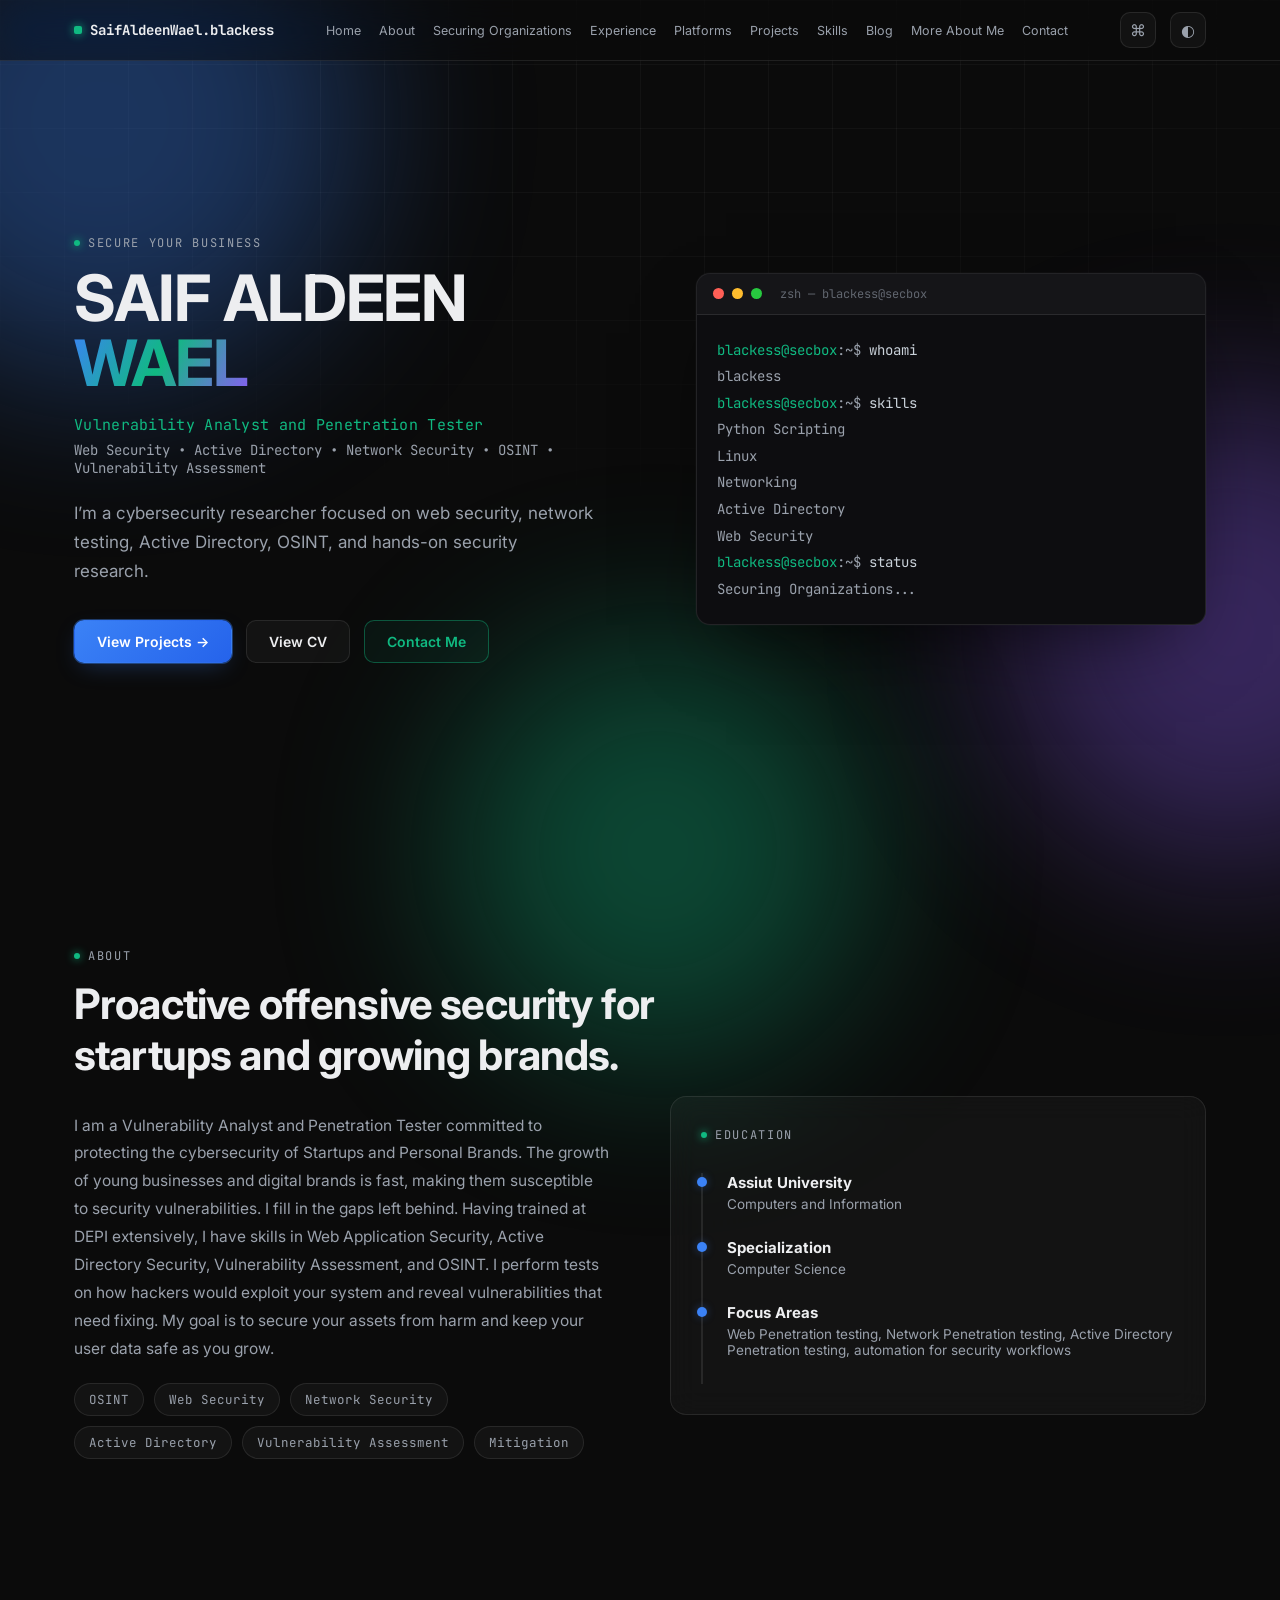
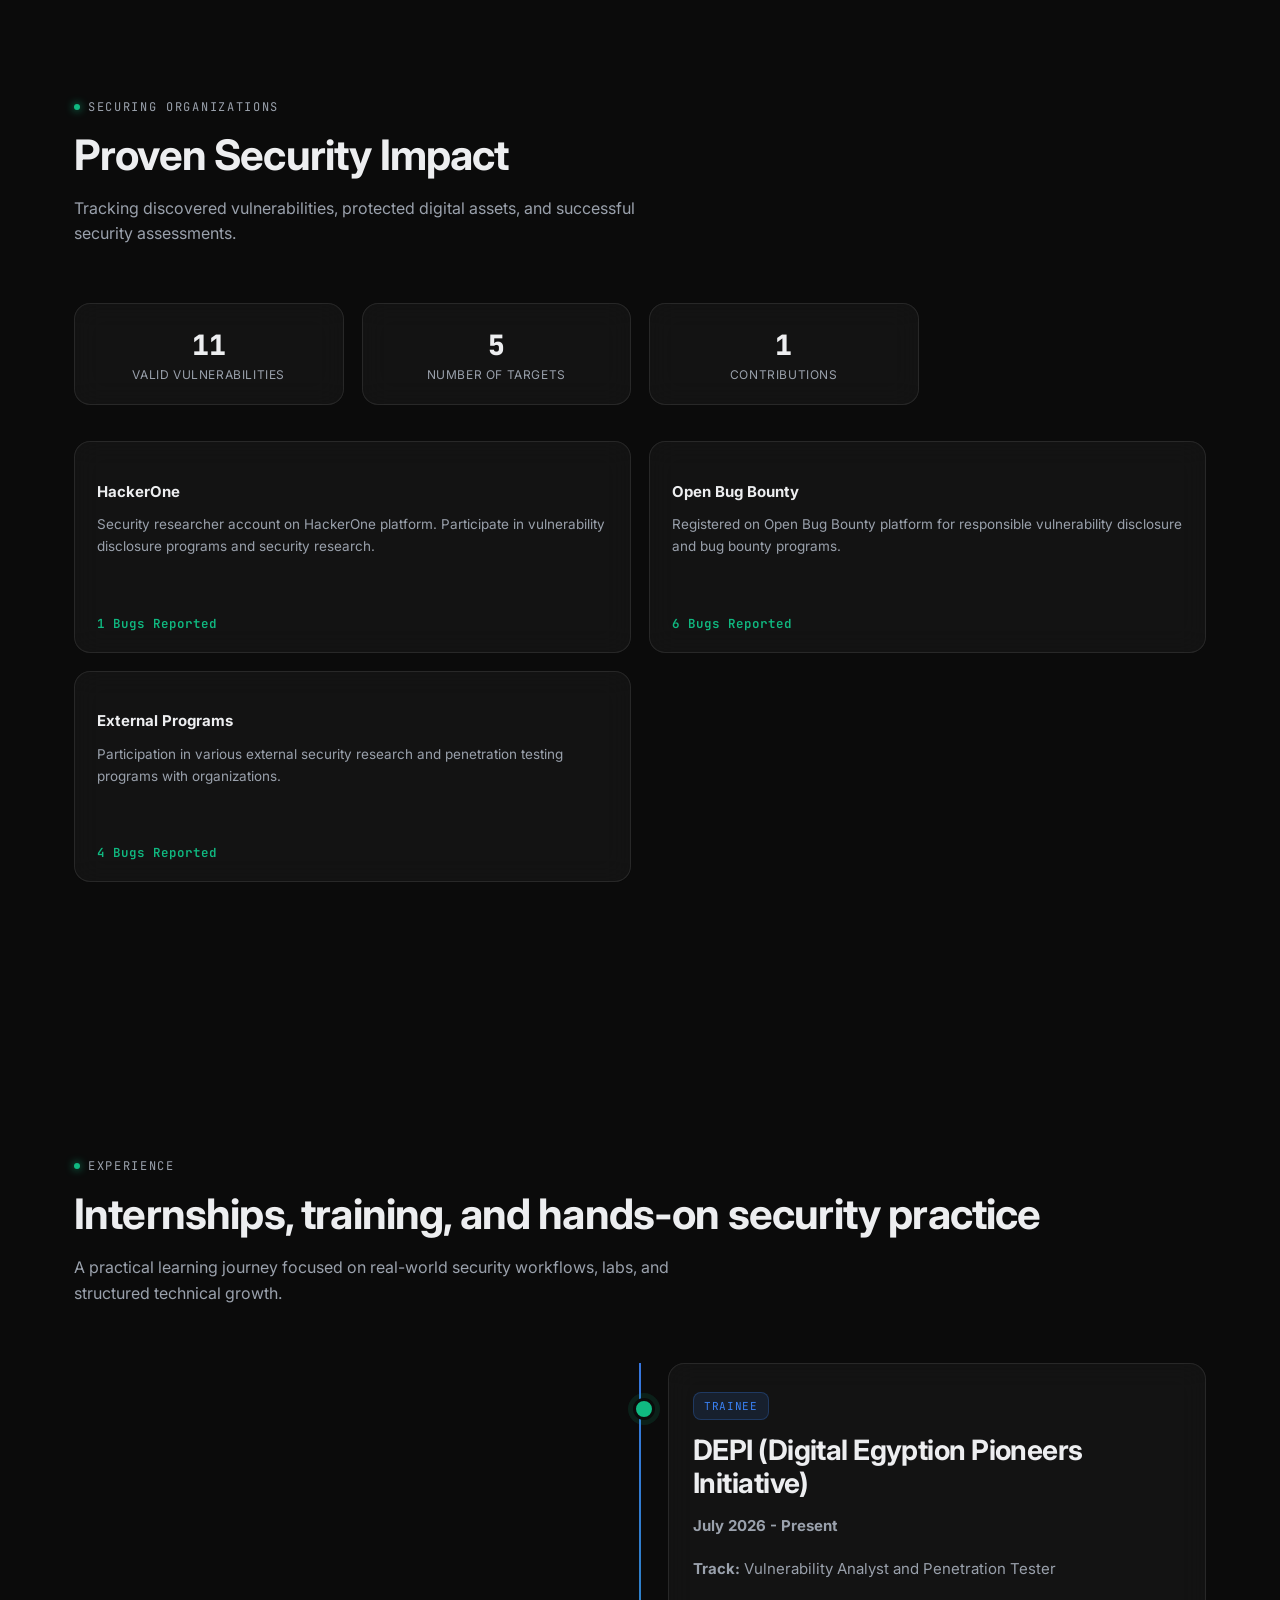
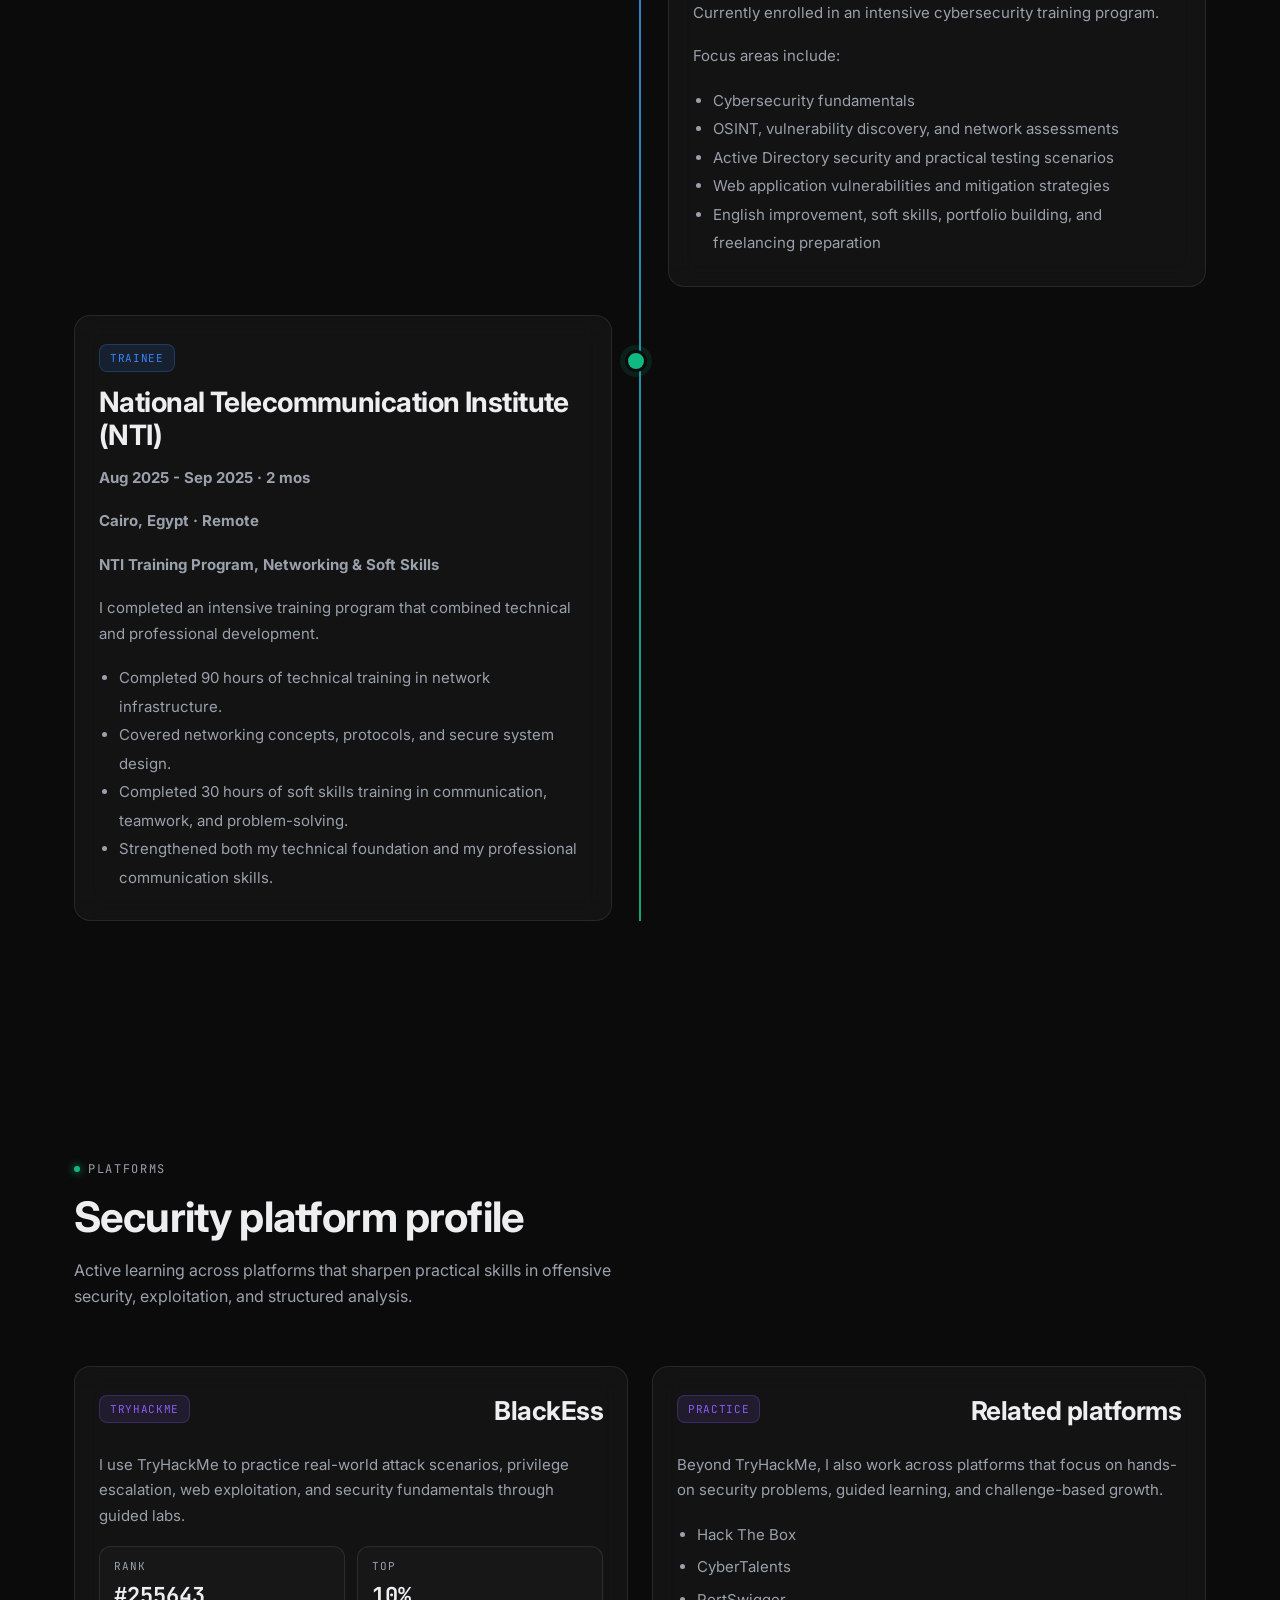
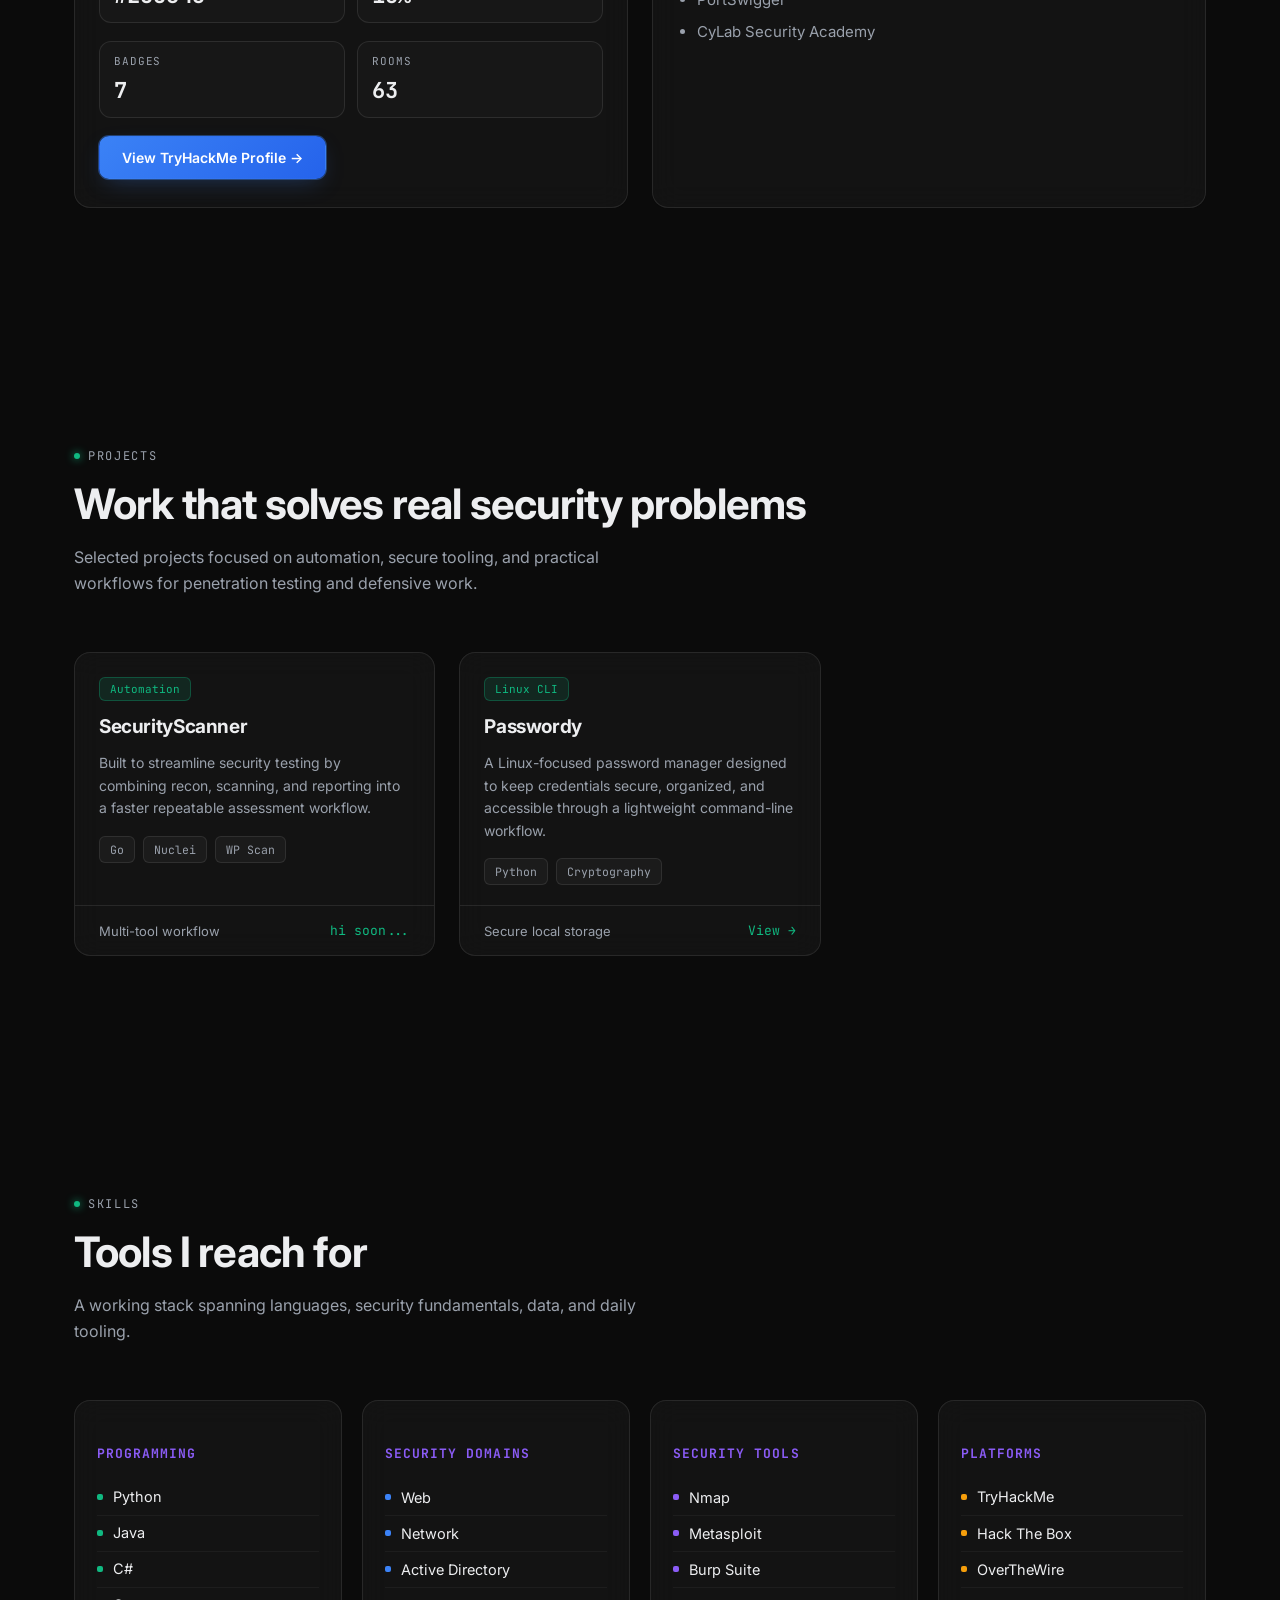
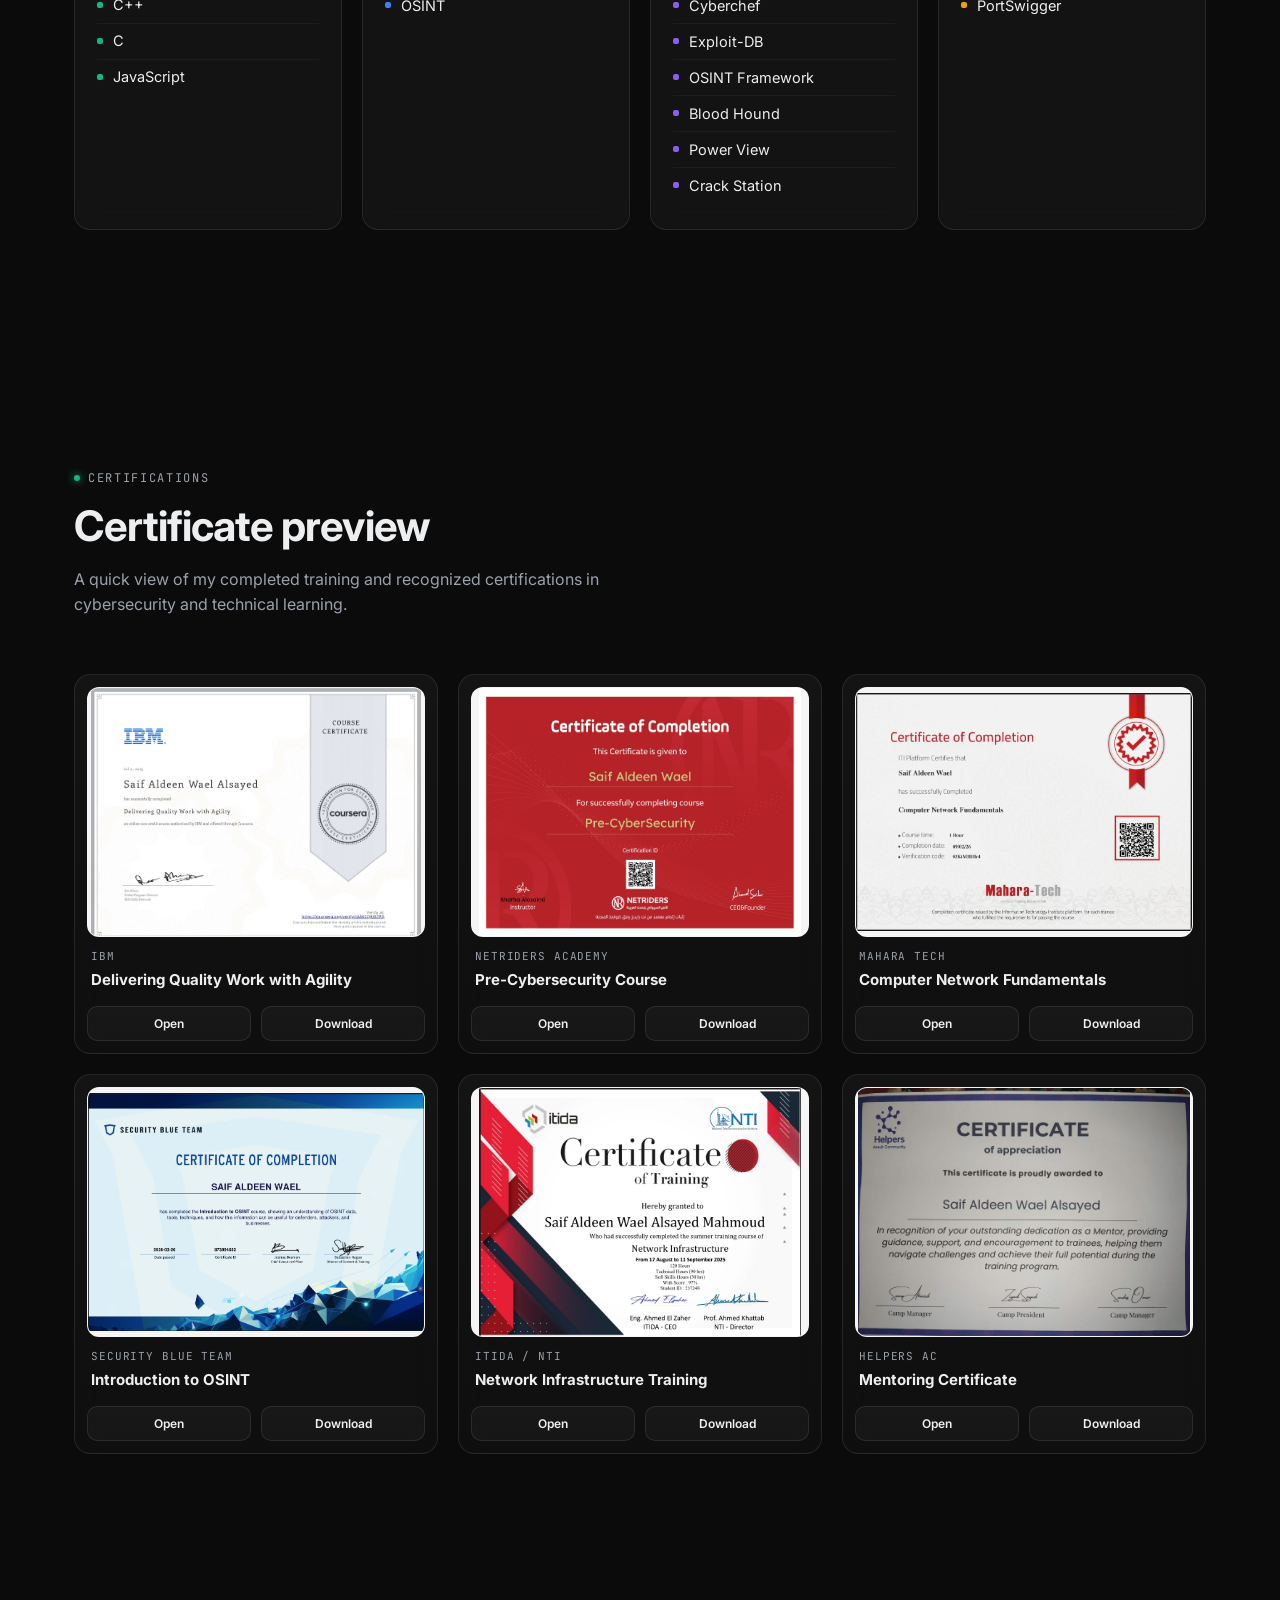
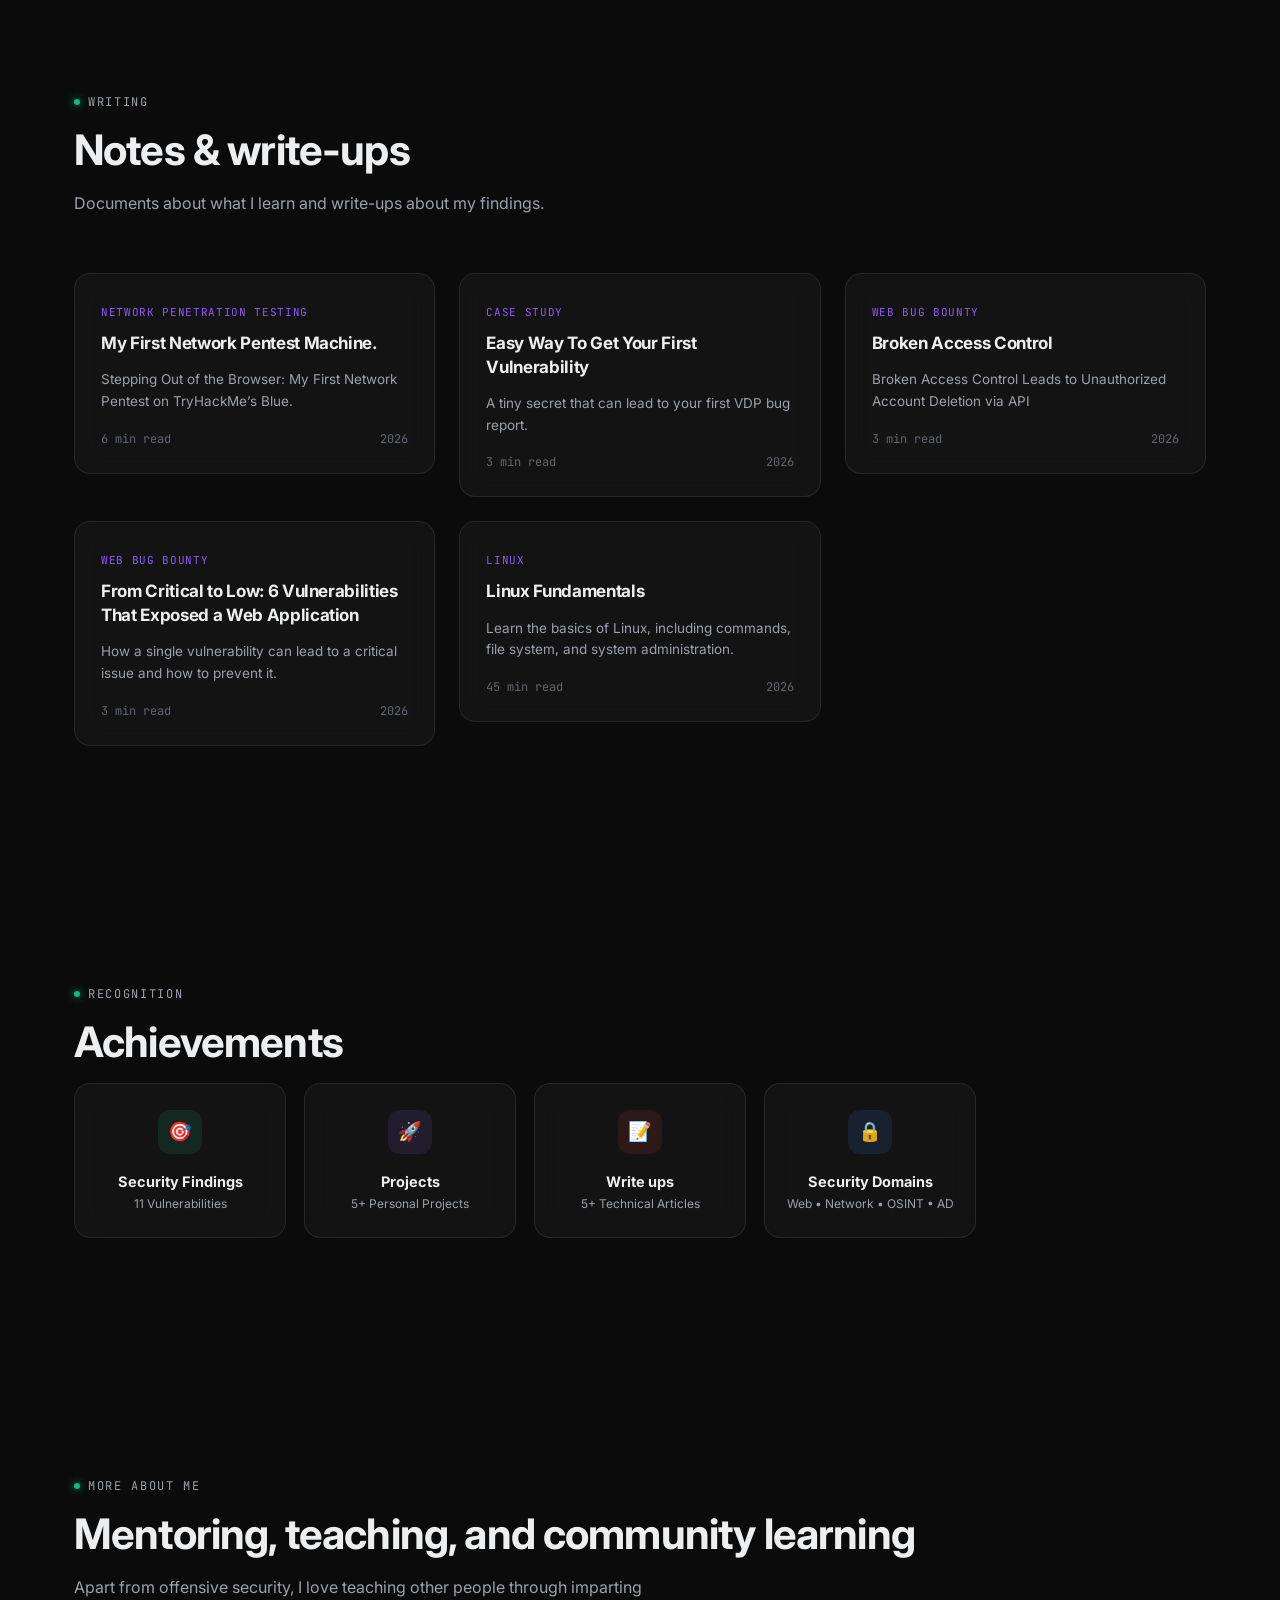
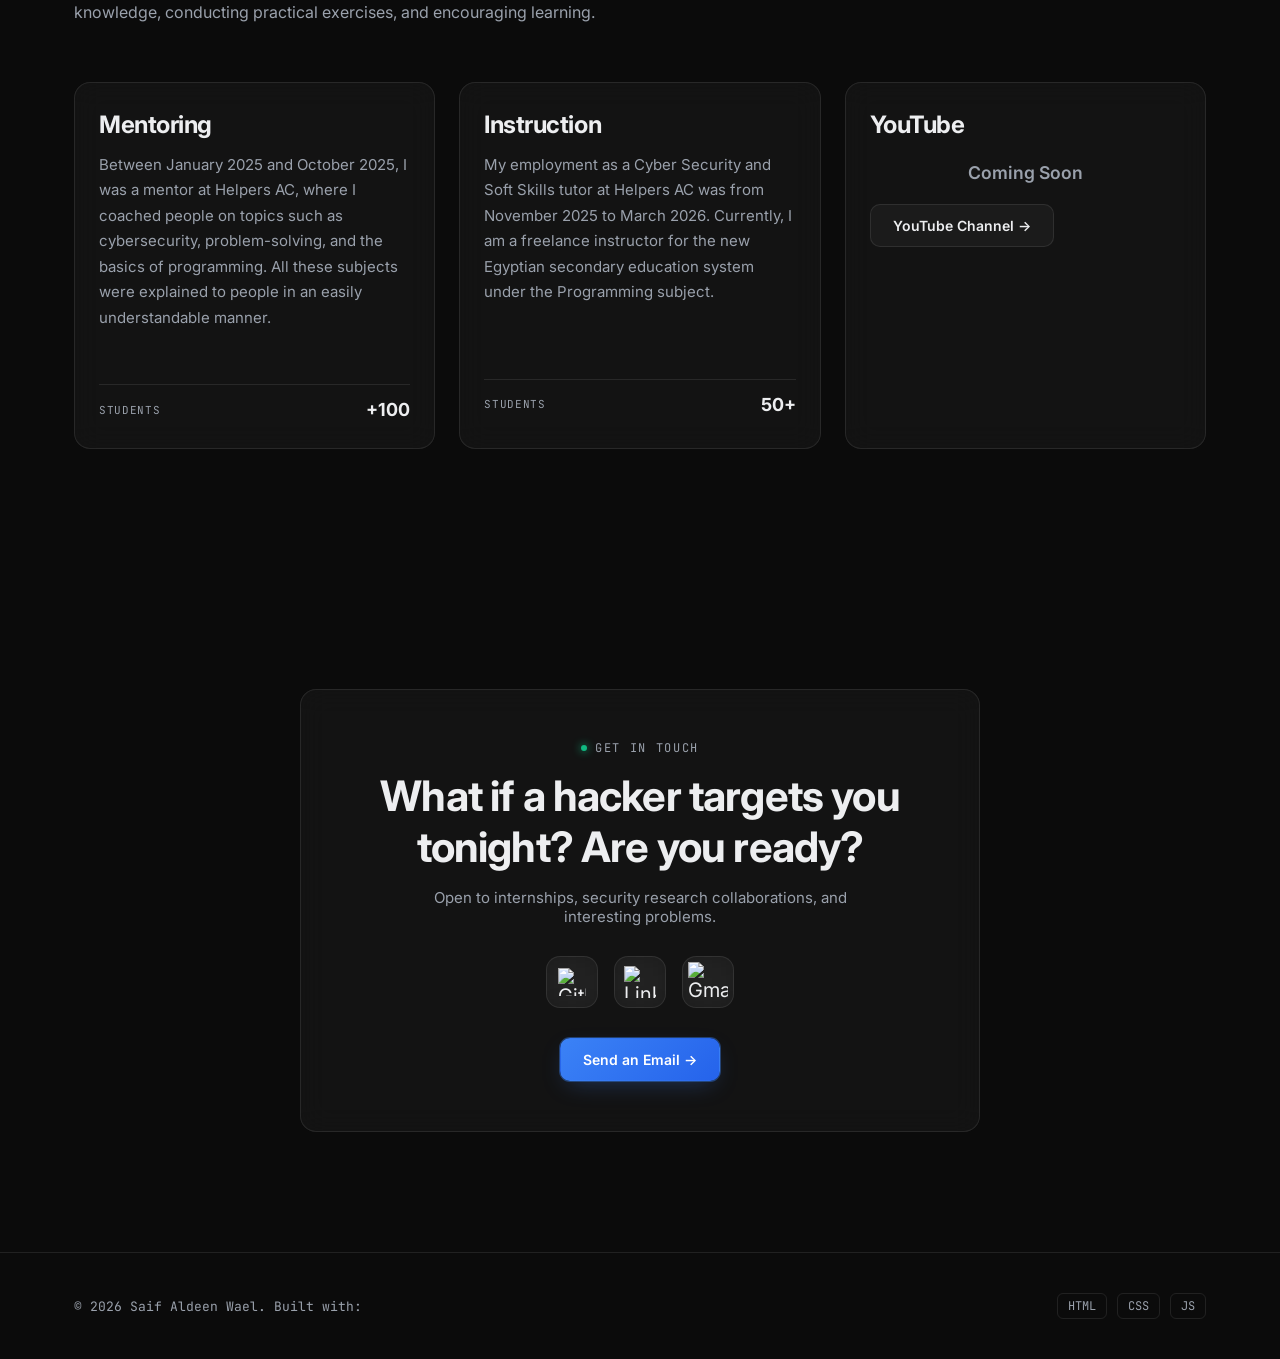
==== commit 2e7d4e11: "Improve mobile navigation layout Refine the mobile drawer and responsive sections." ====
--- a/index.html
+++ b/index.html
@@ -38,7 +38,7 @@
 <nav>
   <div class="nav-inner">
     <a href="#home" class="logo"><span class="dot"></span>SaifAldeenWael.blackess</a>
-    <div class="nav-links">
+    <div class="nav-links" id="navLinks">
       <a href="#home">Home</a>
       <a href="#about">About</a>
       <a href="#securing-organizations">Securing Organizations</a>
@@ -53,10 +53,29 @@
     <div class="nav-right">
       <div class="icon-btn" id="cmdkBtn" title="Command palette" aria-label="Open command palette">⌘</div>
       <div class="icon-btn" id="themeToggle" title="Toggle theme" aria-label="Toggle light/dark theme">◐</div>
-      <div class="icon-btn hamburger" id="hamburger" aria-label="Menu">☰</div>
+      <button class="icon-btn hamburger" id="hamburger" type="button" aria-label="Menu" aria-controls="navLinks" aria-expanded="false">☰</button>
     </div>
   </div>
 </nav>
+<div class="nav-backdrop" id="navBackdrop" aria-hidden="true"></div>
+<aside class="mobile-drawer" id="mobileDrawer" aria-label="Mobile navigation">
+  <div class="mobile-drawer-head">
+    <span class="mobile-drawer-title">Menu</span>
+    <button class="icon-btn mobile-drawer-close" id="mobileDrawerClose" type="button" aria-label="Close menu">✕</button>
+  </div>
+  <div class="mobile-drawer-links">
+    <a href="#home">Home</a>
+    <a href="#about">About</a>
+    <a href="#securing-organizations">Securing Organizations</a>
+    <a href="#experience">Experience</a>
+    <a href="#platforms">Platforms</a>
+    <a href="#projects">Projects</a>
+    <a href="#skills">Skills</a>
+    <a href="#blog">Blog</a>
+    <a href="#more-about">More About Me</a>
+    <a href="#contact">Contact</a>
+  </div>
+</aside>
 
 <!-- HERO -->
 <section class="hero" id="home">
--- a/style.css
+++ b/style.css
@@ -105,8 +105,11 @@
 .nav-links a::after{ content:''; position:absolute; left:0; bottom:0; width:0; height:1px; background:var(--blue); transition:width .25s ease; }
 .nav-links a:hover::after{ width:100%; }
 .nav-right{ display:flex; align-items:center; gap:14px; }
+.nav-backdrop{ display:none; }
+.mobile-drawer{ display:none; }
 .icon-btn{
-  width:36px; height:36px; border-radius:10px; border:1px solid var(--border); background:var(--surface);
+  width:36px; height:36px; padding:0; appearance:none; -webkit-appearance:none;
+  border-radius:10px; border:1px solid var(--border); background:var(--surface);
   display:flex; align-items:center; justify-content:center; cursor:pointer; color:var(--text-dim);
   transition:.2s;
 }
@@ -378,17 +381,94 @@
   .hero-grid, .about-grid, .lc-grid{ grid-template-columns:1fr; }
   .skill-groups, .projects-grid, .blog-grid, .repo-grid{ grid-template-columns:repeat(2,1fr); }
   .cert-grid, .gh-grid, .ach-grid{ grid-template-columns:repeat(2,1fr); }
+  .platform-grid, .mentor-grid{ grid-template-columns:1fr; }
+  .platform-header{ align-items:flex-start; flex-direction:column; }
+  .platform-card h3,
+  .mentor-card h3{ font-size:clamp(22px,5.5vw,28px); }
   .nav-links{ display:none; }
+  .mobile-drawer{
+    display:flex;
+    flex-direction:column;
+    position:fixed;
+    top:0;
+    right:0;
+    bottom:0;
+    width:min(84vw, 330px);
+    padding:18px 18px 24px;
+    background:rgba(11,11,11,0.96);
+    border-left:1px solid var(--border);
+    box-shadow:-24px 0 60px -30px rgba(0,0,0,.6);
+    transform:translateX(102%);
+    transition:transform .28s ease;
+    z-index:1101;
+    overflow-y:auto;
+    overflow-x:hidden;
+  }
+  html.light .mobile-drawer{ background:rgba(255,255,255,0.98); }
+  .mobile-drawer.open{ transform:translateX(0); }
+  .mobile-drawer-head{
+    display:flex;
+    align-items:center;
+    justify-content:space-between;
+    gap:12px;
+    padding:6px 0 18px;
+    margin-bottom:10px;
+    border-bottom:1px solid var(--border);
+  }
+  .mobile-drawer-title{
+    font-family:var(--font-mono);
+    font-size:12px;
+    letter-spacing:.12em;
+    text-transform:uppercase;
+    color:var(--text-dim);
+  }
+  .mobile-drawer-close{ width:38px; height:38px; }
+  .mobile-drawer-links{ display:flex; flex-direction:column; gap:6px; }
+  .mobile-drawer-links a{
+    display:block;
+    width:100%;
+    padding:12px 10px;
+    border-radius:12px;
+    color:var(--text);
+    background:rgba(255,255,255,0.03);
+    border:1px solid transparent;
+    white-space:normal;
+  }
+  .mobile-drawer-links a:hover{ background:var(--surface-hi); border-color:var(--border); }
+  .nav-backdrop{
+    display:block;
+    position:fixed;
+    inset:0;
+    background:rgba(0,0,0,.48);
+    opacity:0;
+    pointer-events:none;
+    transition:opacity .25s ease;
+    z-index:1000;
+  }
+  .nav-backdrop.active{ opacity:1; pointer-events:auto; }
   .hamburger{ display:flex; }
 }
 @media (max-width:640px){
+  .container{ padding:0 16px; }
+  .nav-inner{ padding:10px 16px; }
+  .logo{ font-size:13px; max-width:calc(100vw - 120px); overflow:hidden; text-overflow:ellipsis; white-space:nowrap; }
   section{ padding:80px 0; }
   .skill-groups, .projects-grid, .blog-grid, .repo-grid, .gh-grid, .ach-grid, .cert-grid{ grid-template-columns:1fr; }
+  .platform-grid, .mentor-grid{ grid-template-columns:1fr; }
   .hero{ padding-top:130px; }
+  .hero-actions{ flex-direction:column; }
+  .hero-actions .btn{ width:100%; justify-content:center; }
+  .platform-stats{ grid-template-columns:1fr; }
+  .platform-stats strong{ font-size:20px; }
+  .mentor-stats{ align-items:flex-start; flex-direction:column; }
   .experience-grid::before{ left:18px; transform:none; }
   .exp-card{ width:100%; margin-left:0 !important; margin-right:0 !important; padding-left:48px; }
   .exp-card::before{ left:18px !important; right:auto !important; }
   .heatmap{ grid-template-columns:repeat(26,1fr); }
+  .contact-box{ padding:30px 18px; }
+  .social-row{ gap:12px; }
+  .social-btn{ width:46px; height:46px; }
+  #toTop{ bottom:18px; right:18px; }
 }
 @media (prefers-reduced-motion: reduce){
   *{ animation:none !important; transition:none !important; }
@@ -451,6 +531,7 @@
 
 .repo-card p{
     display: -webkit-box;
+  line-clamp: 3;
     -webkit-line-clamp: 3;   /* show 4 lines */
     -webkit-box-orient: vertical;
     overflow: hidden;
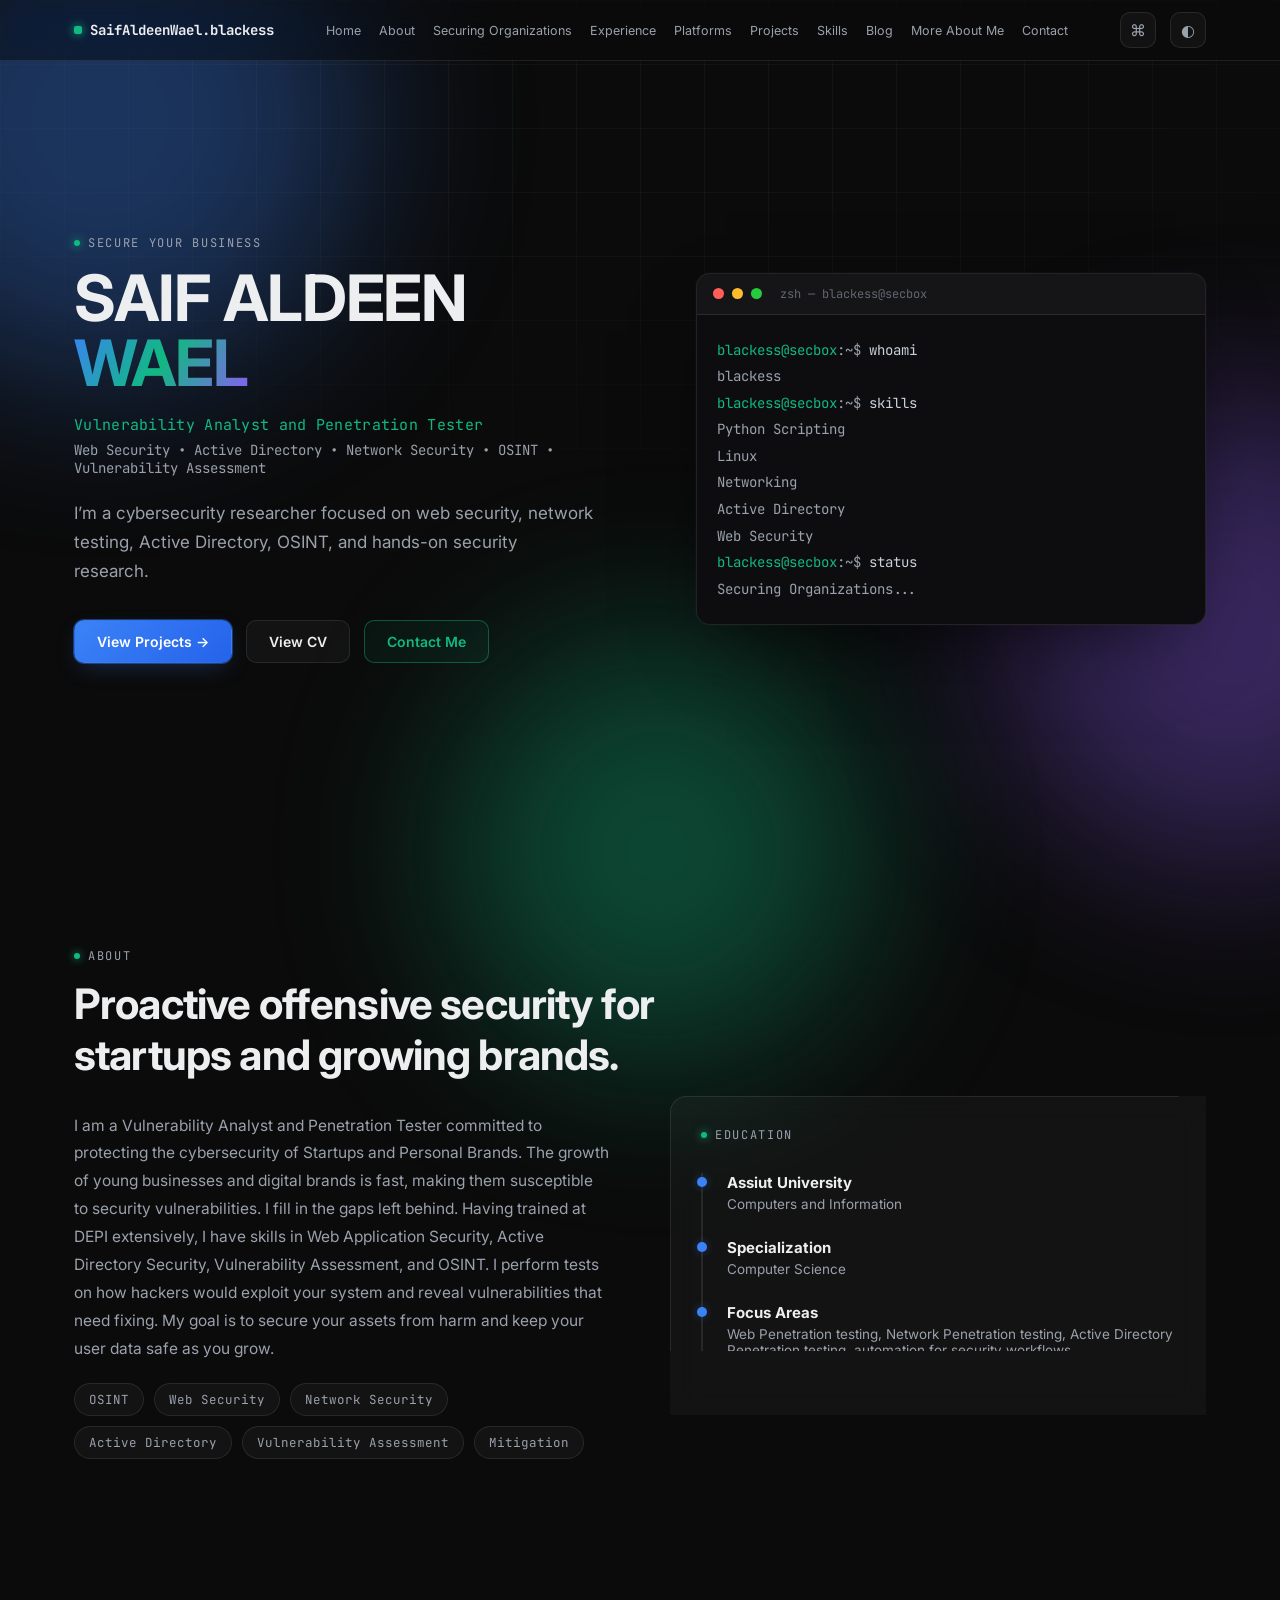
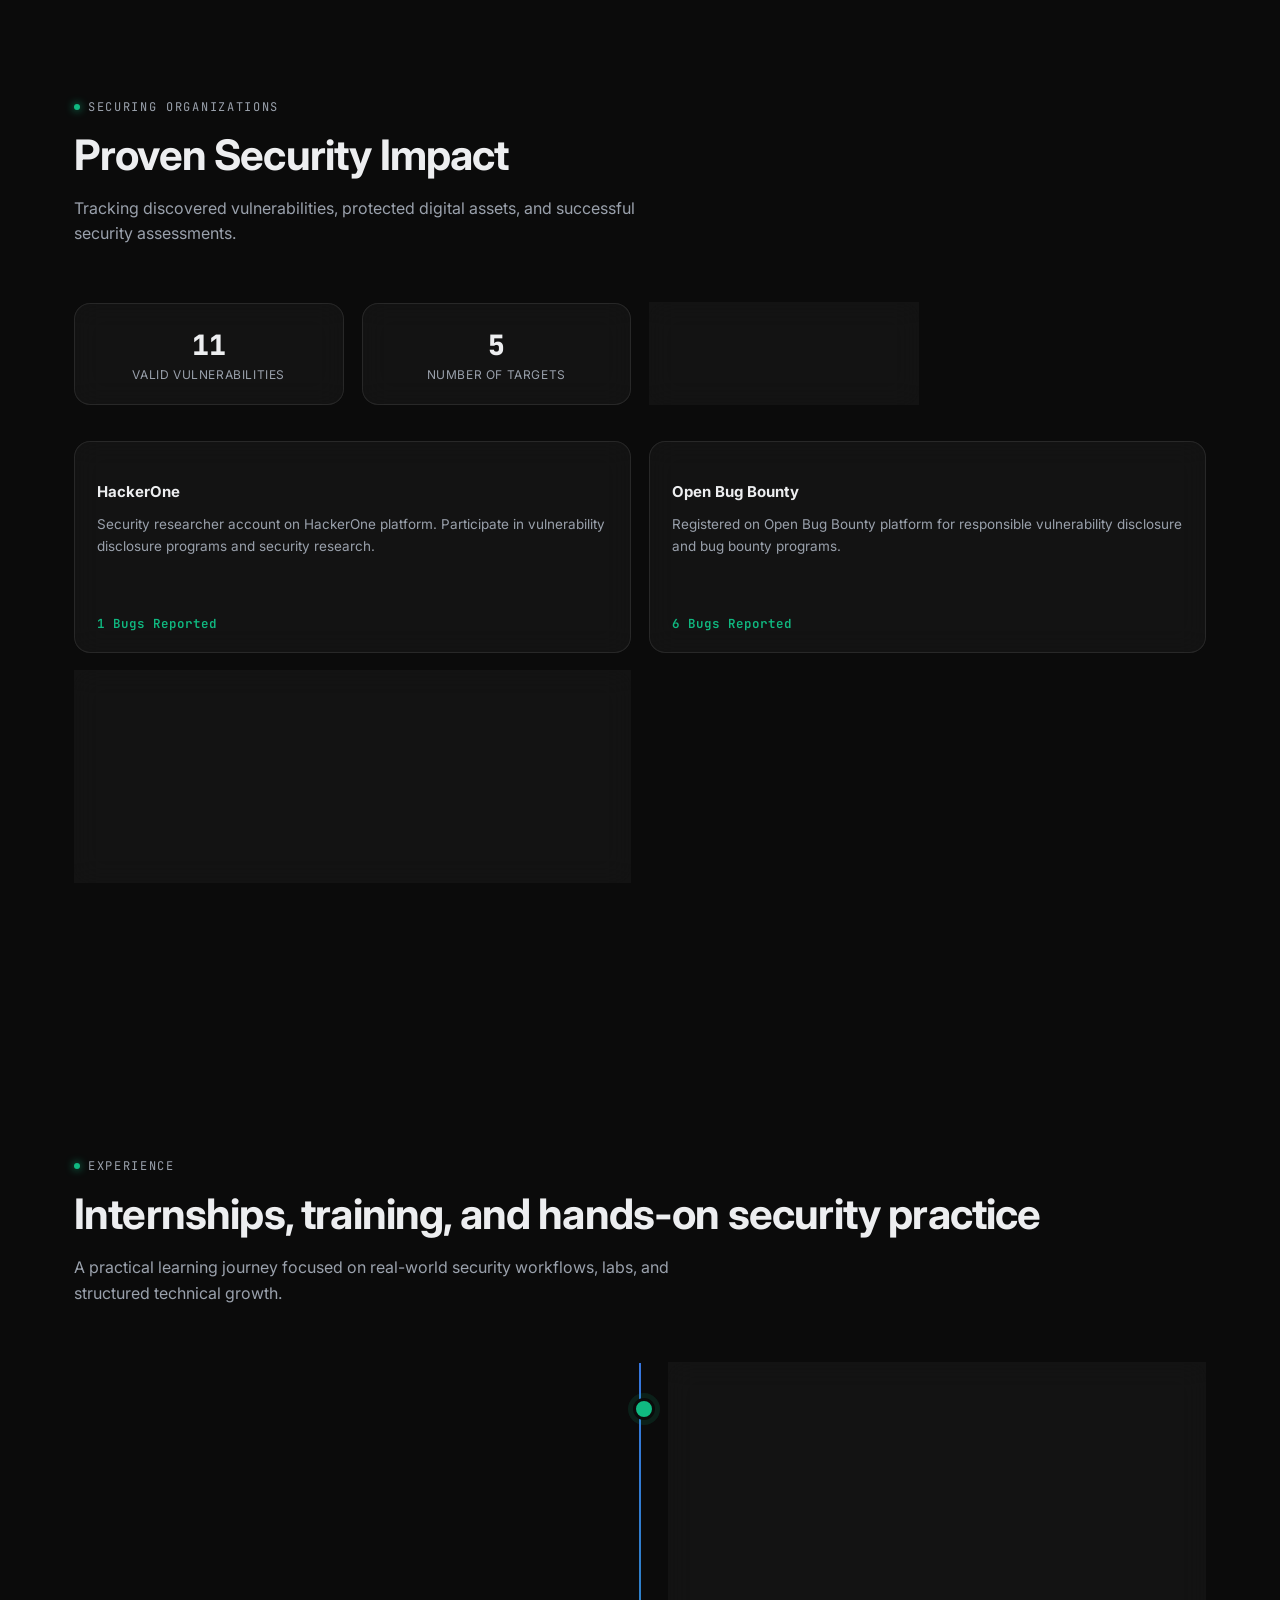
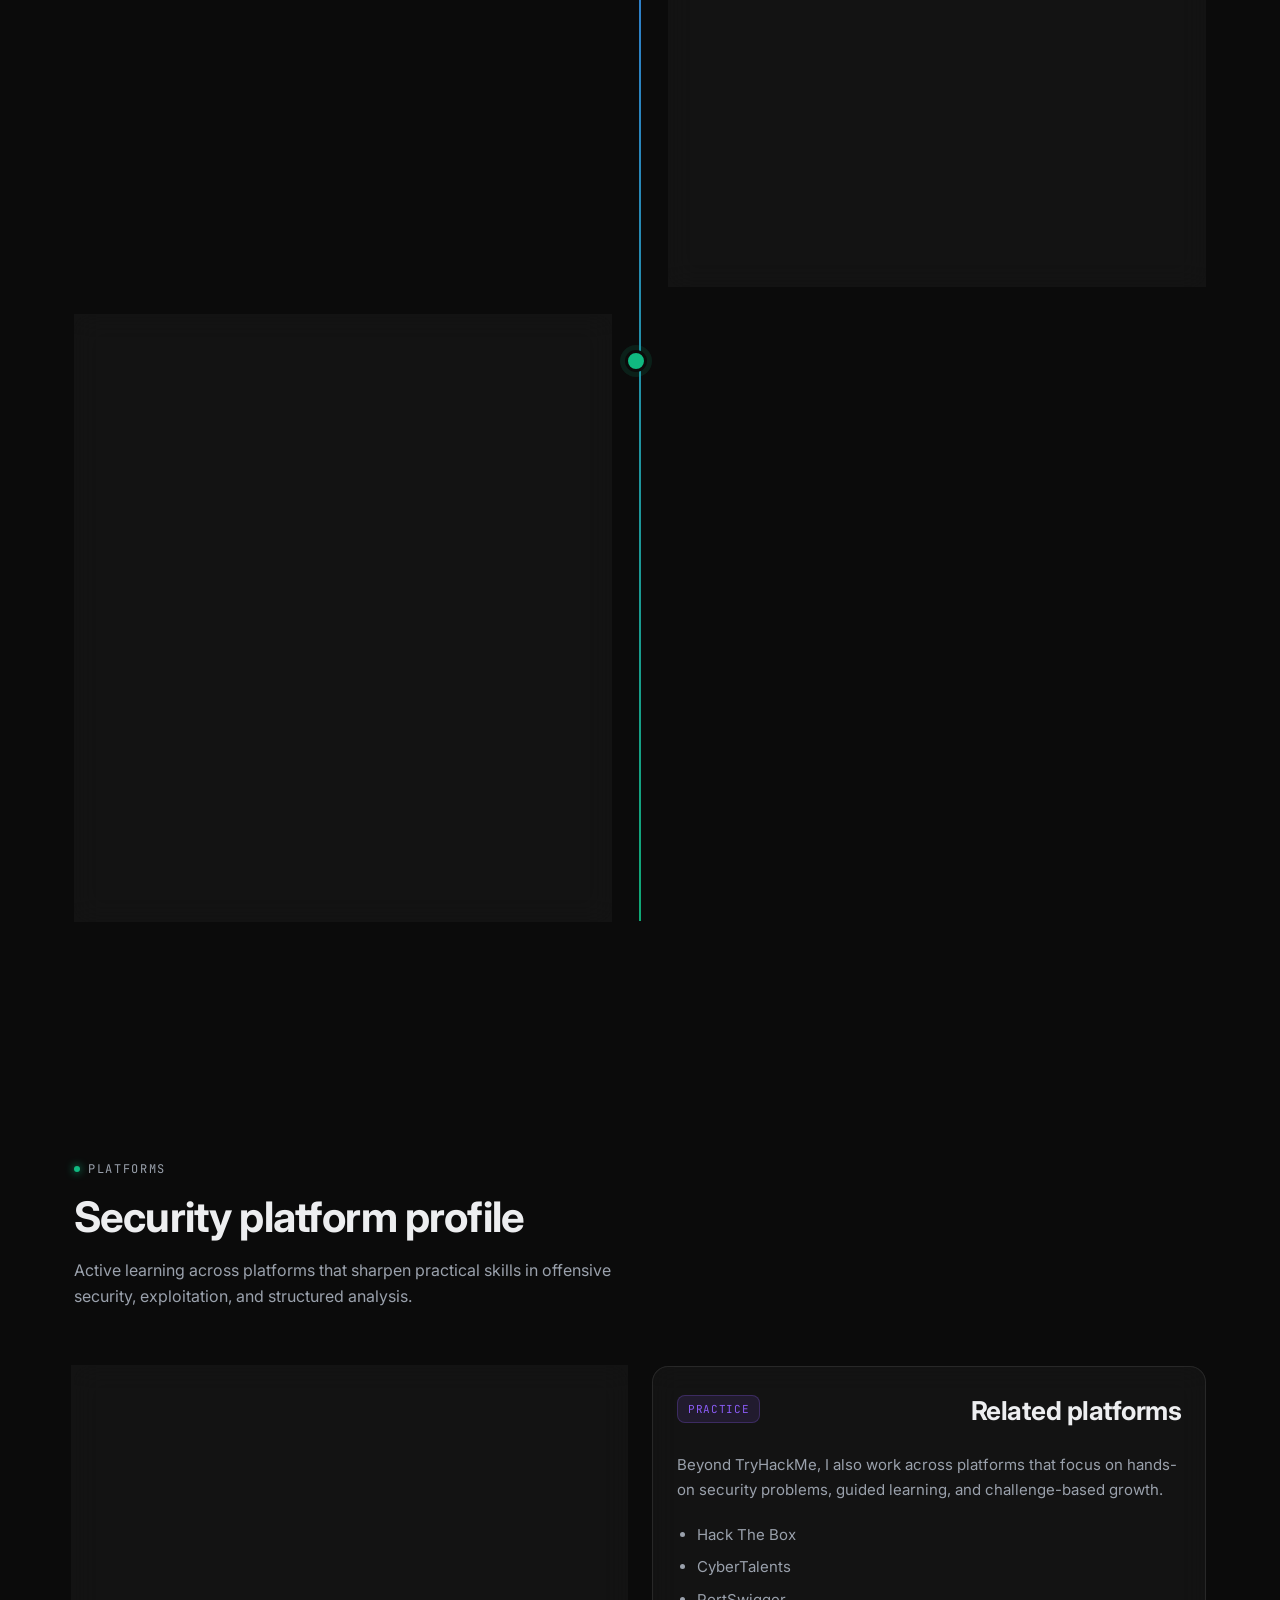
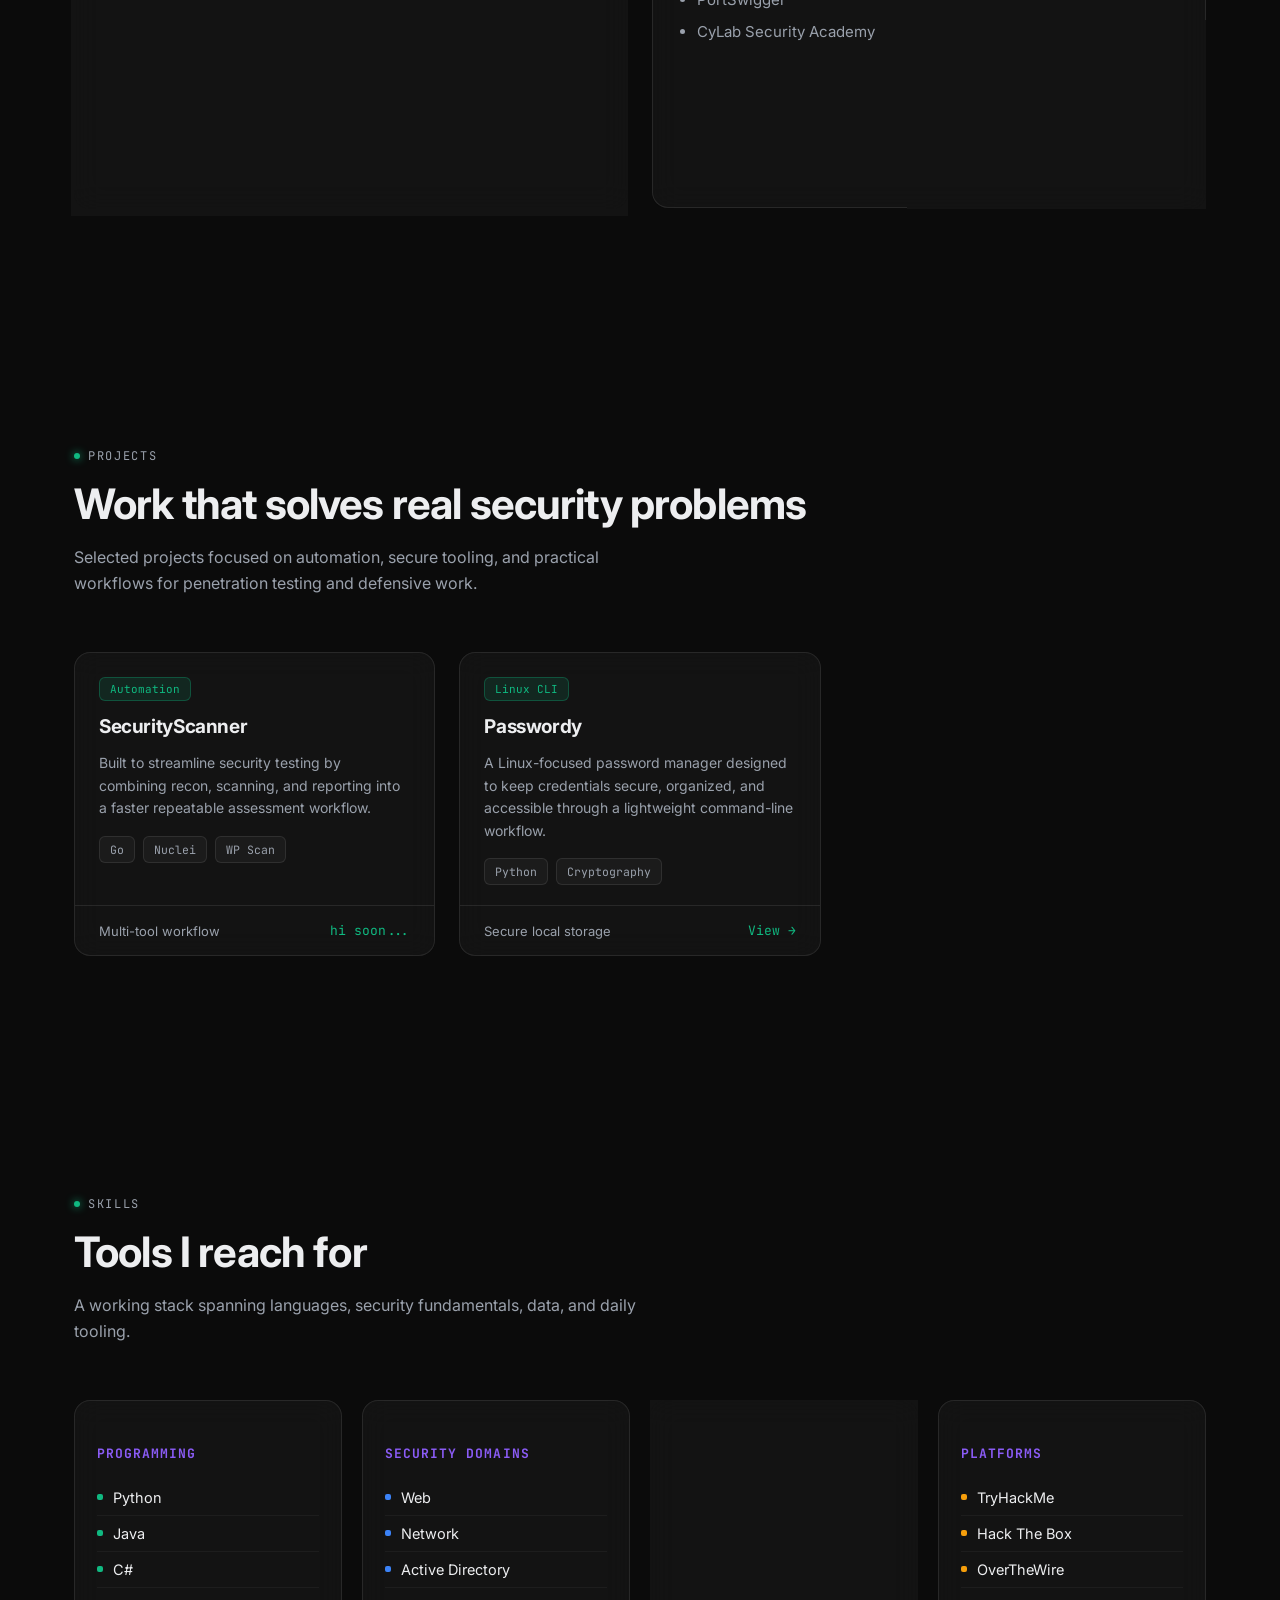
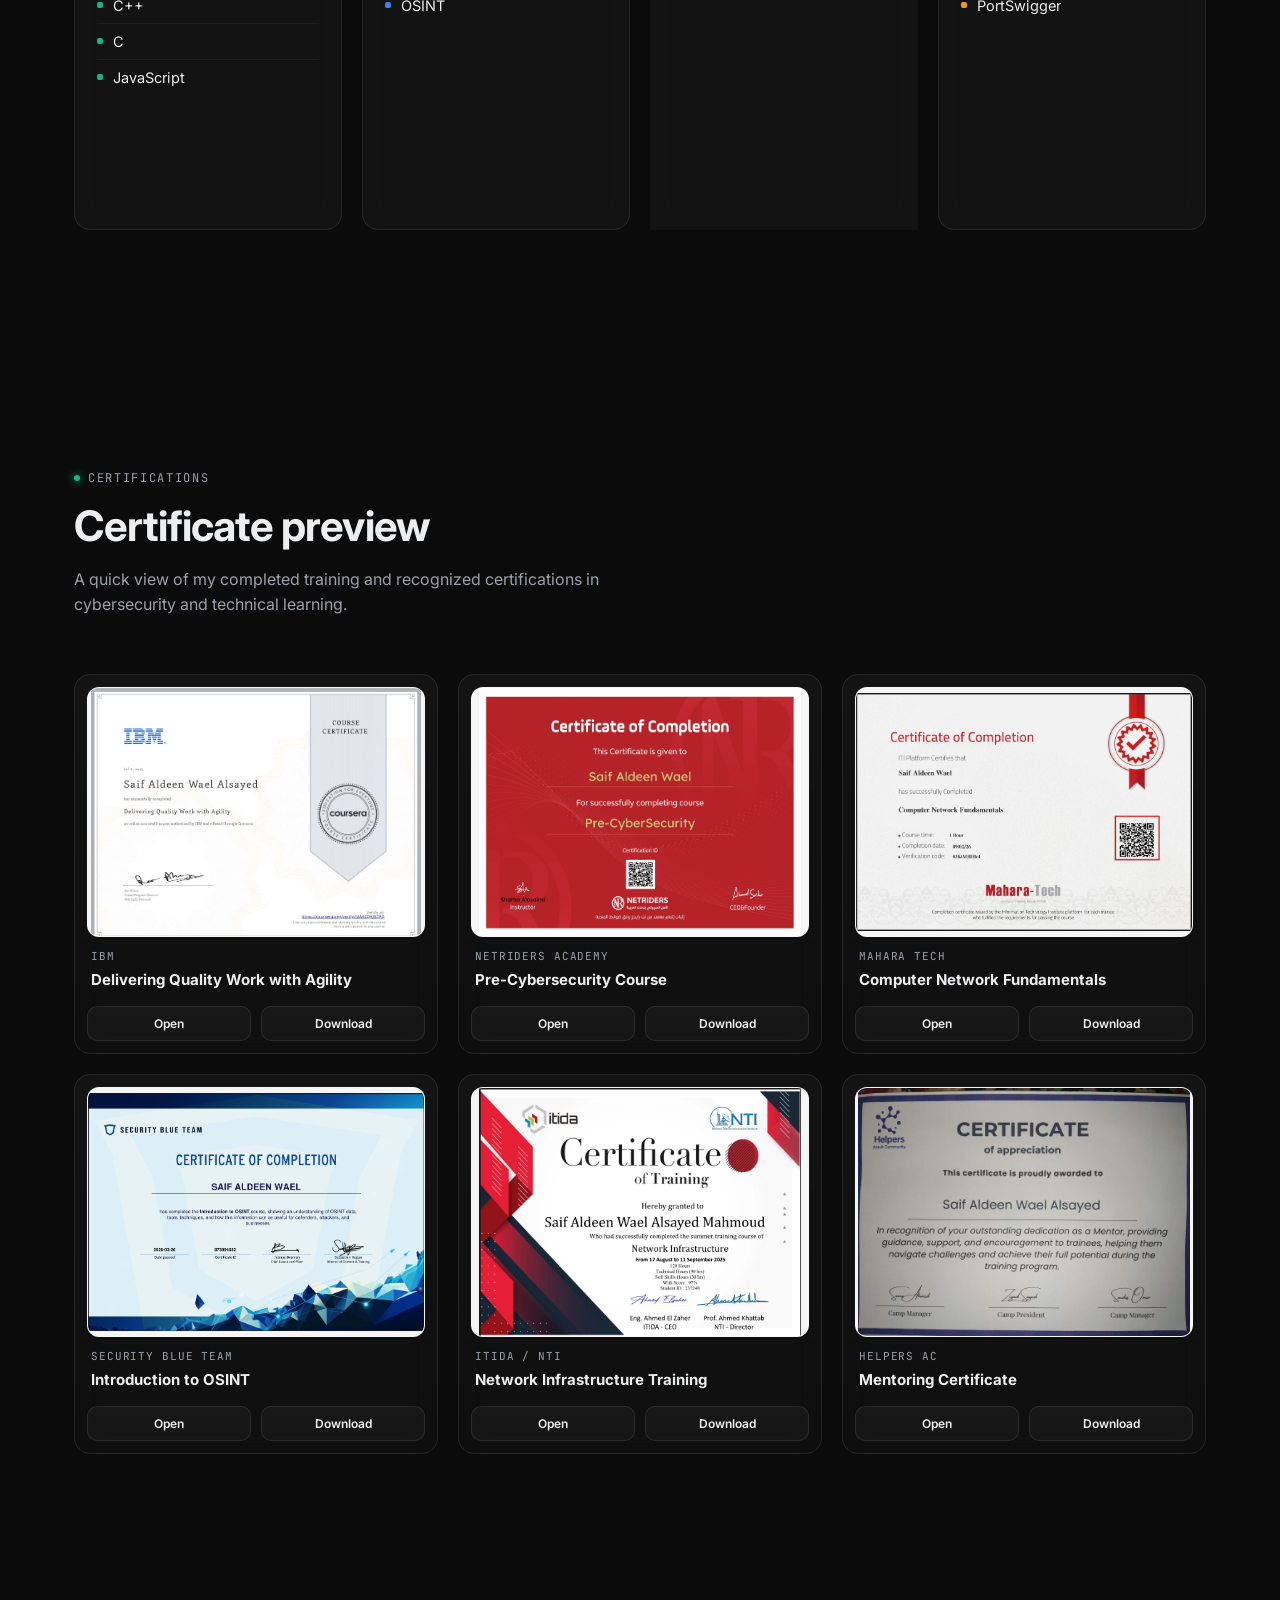
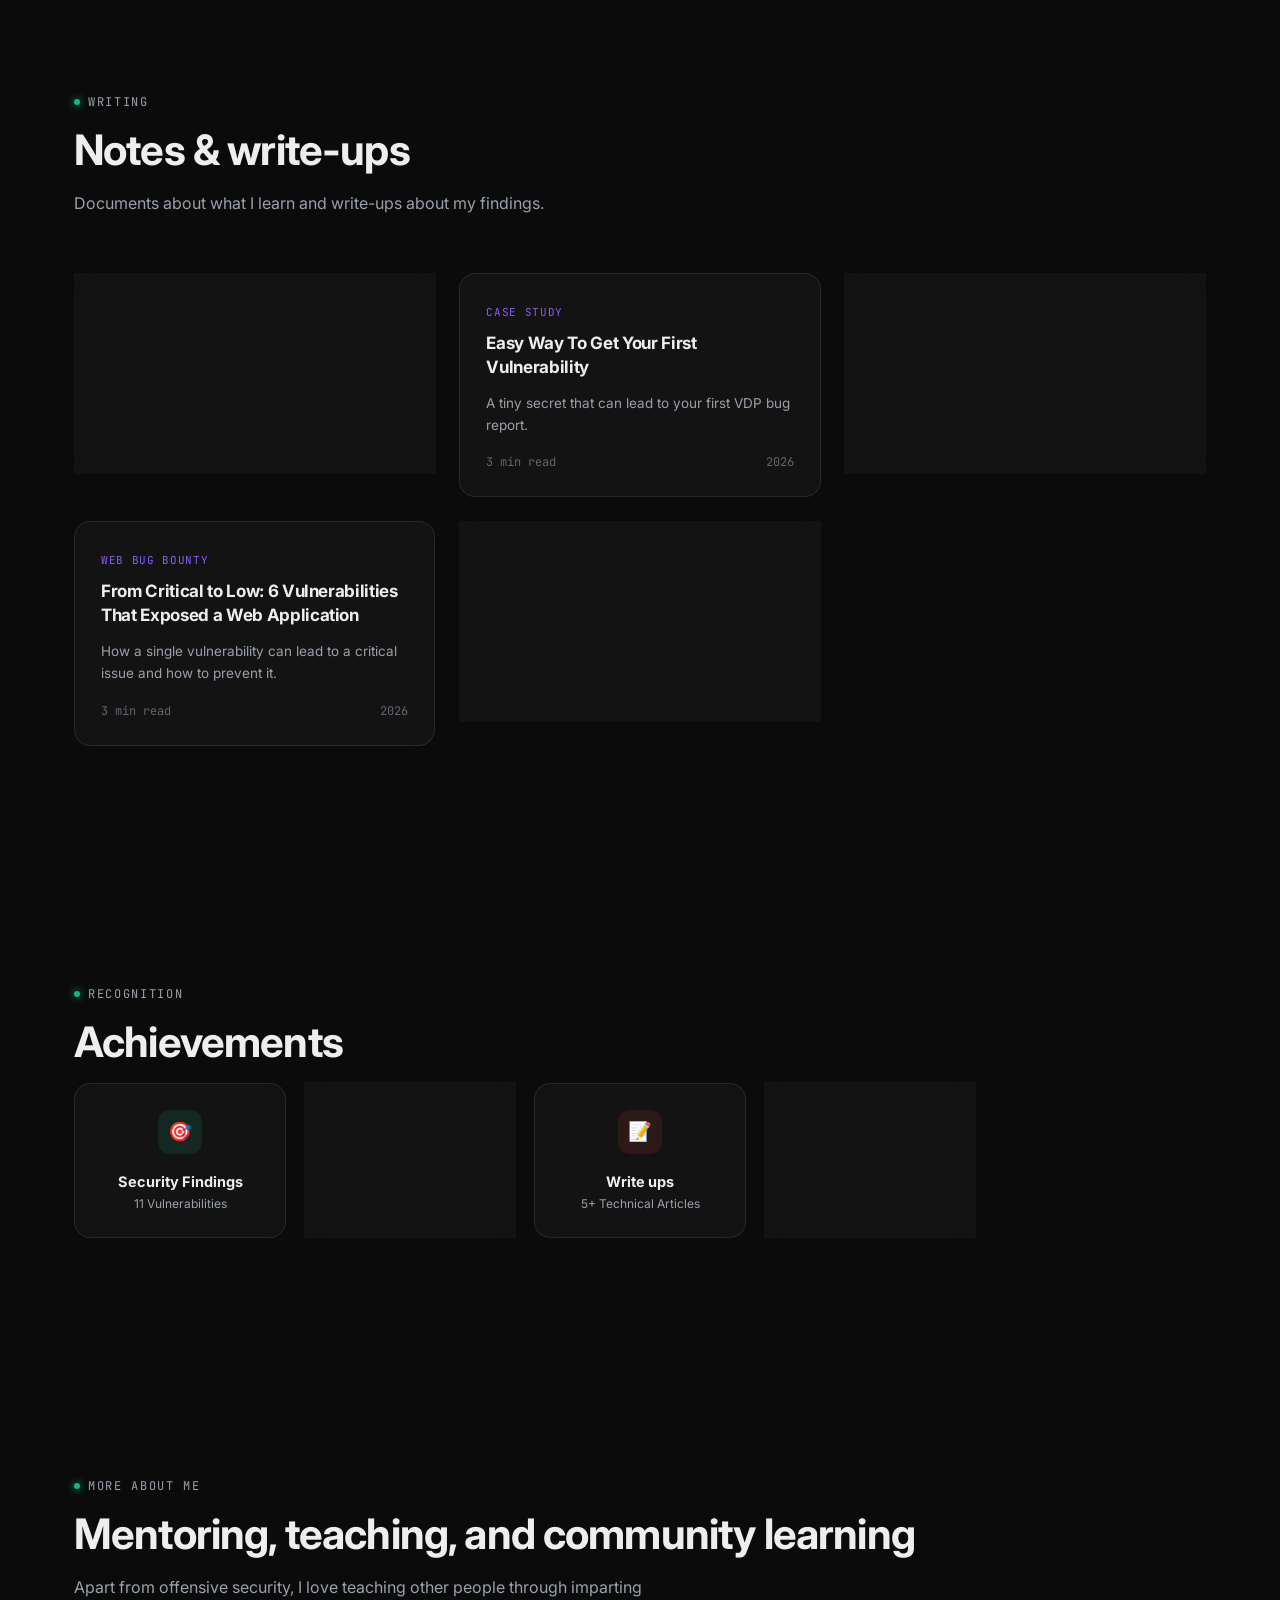
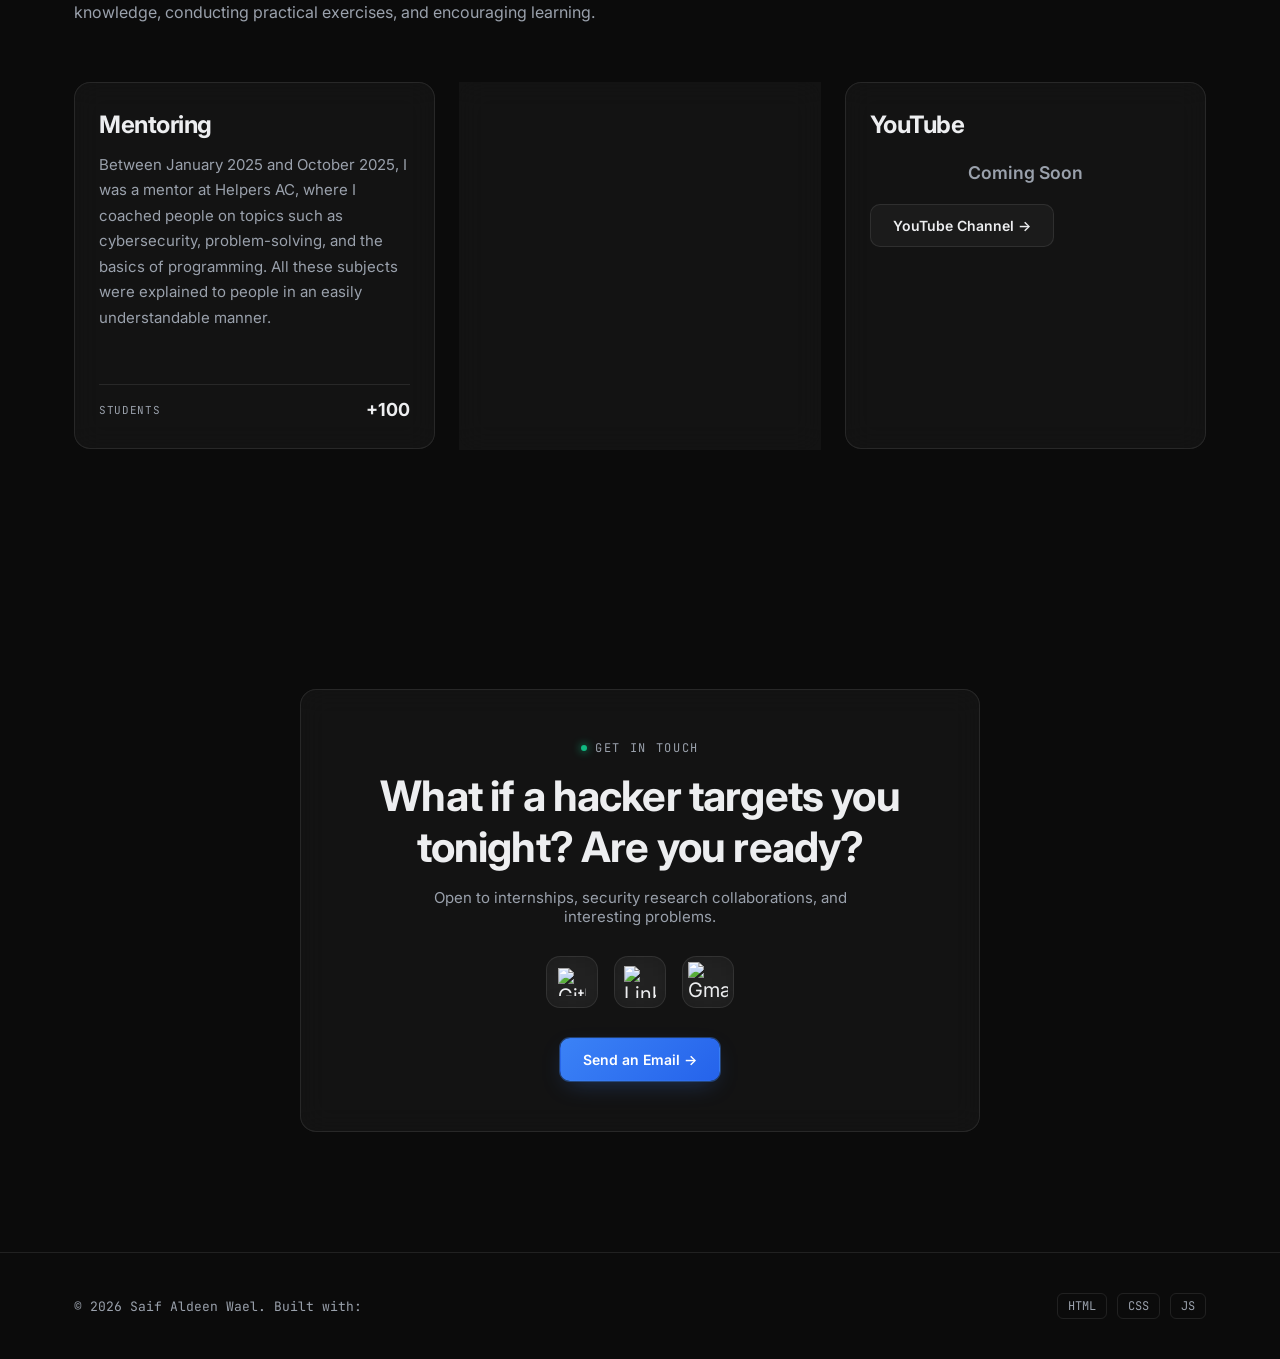
==== commit 5e94ffd0: "Point portfolio to versioned CV" ====
--- a/index.html
+++ b/index.html
@@ -88,7 +88,7 @@
       <p class="desc reveal">I’m a cybersecurity researcher focused on web security, network testing, Active Directory, OSINT, and hands-on security research.</p>
       <div class="hero-actions reveal">
         <a href="#projects" class="btn btn-primary magnetic">View Projects →</a>
-        <a href="assets/Saif Aldeen Wael CV.pdf" target="_blank" class="btn btn-ghost magnetic">View CV</a>
+        <a href="assets/Saif Aldeen Wael CV 2026-10-11.pdf" target="_blank" class="btn btn-ghost magnetic">View CV</a>
         <a href="#contact" class="btn btn-outline-emerald magnetic">Contact Me</a>
         
       </div>
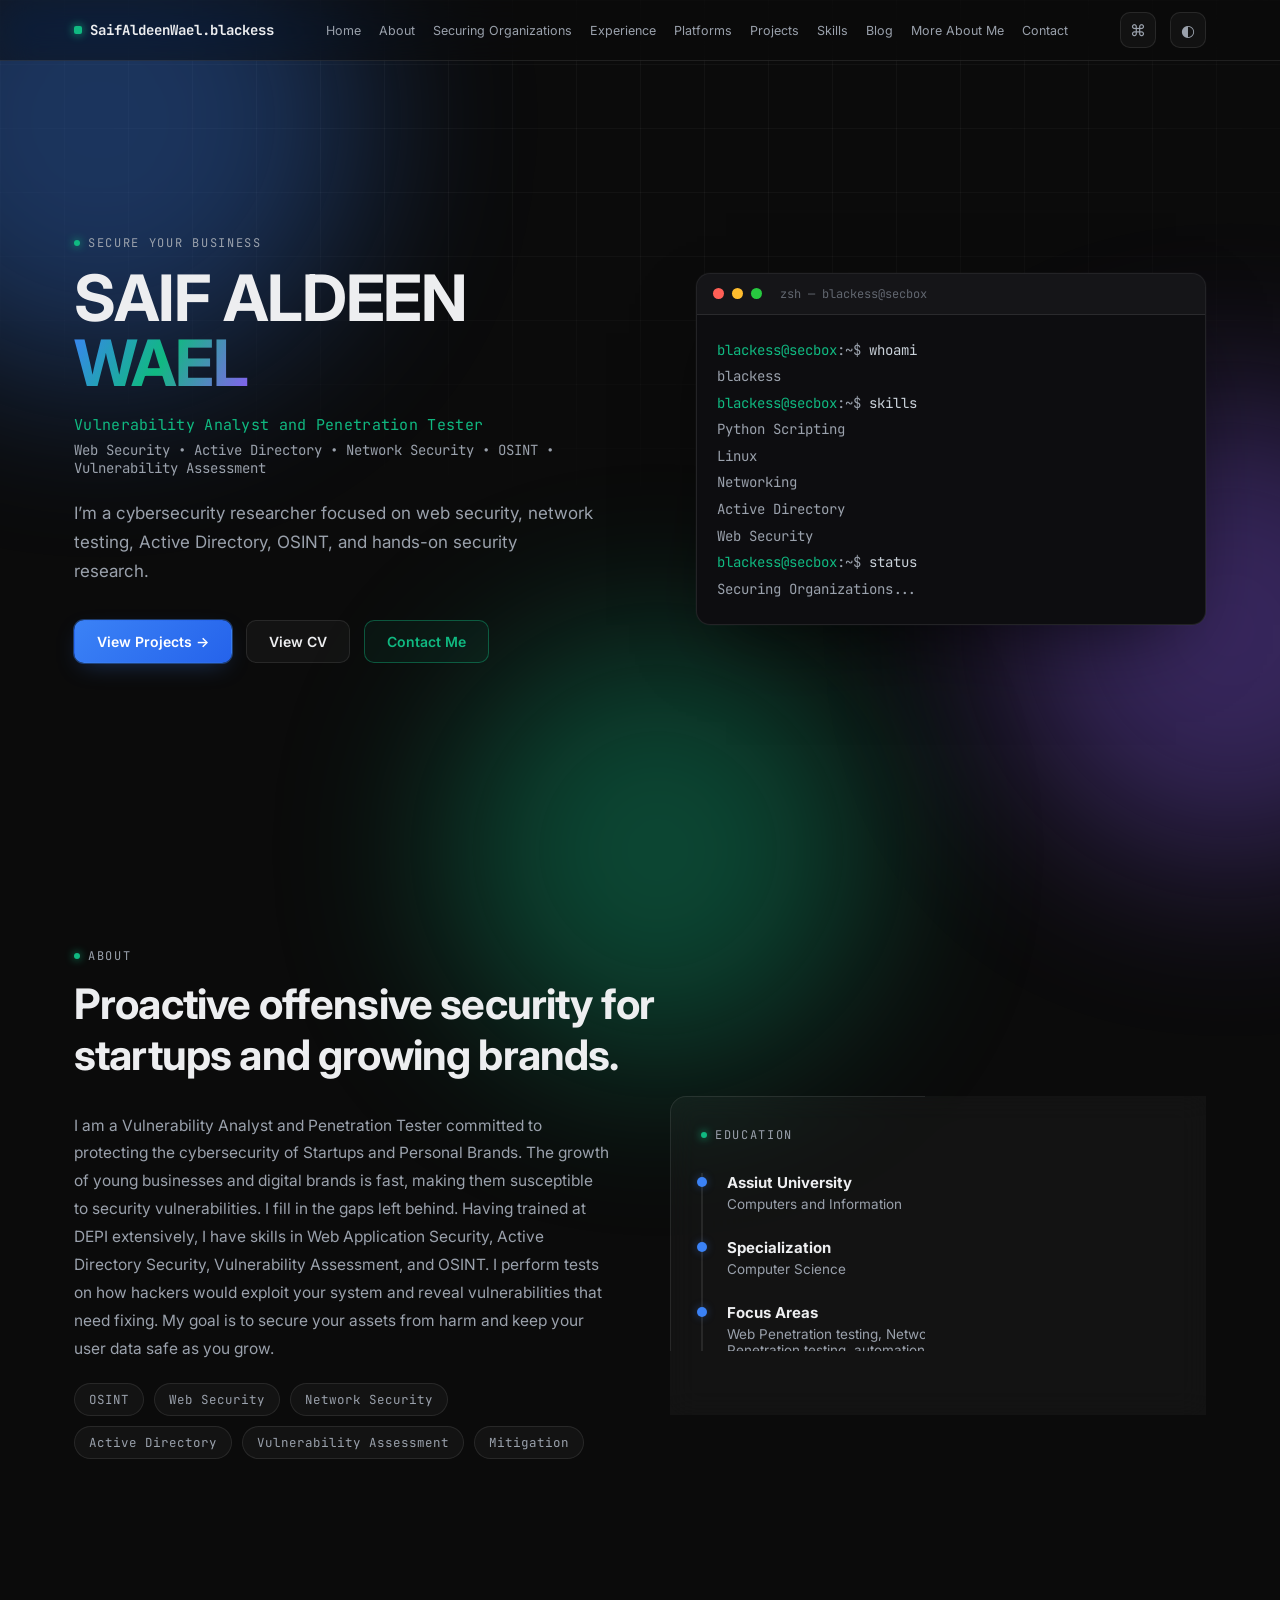
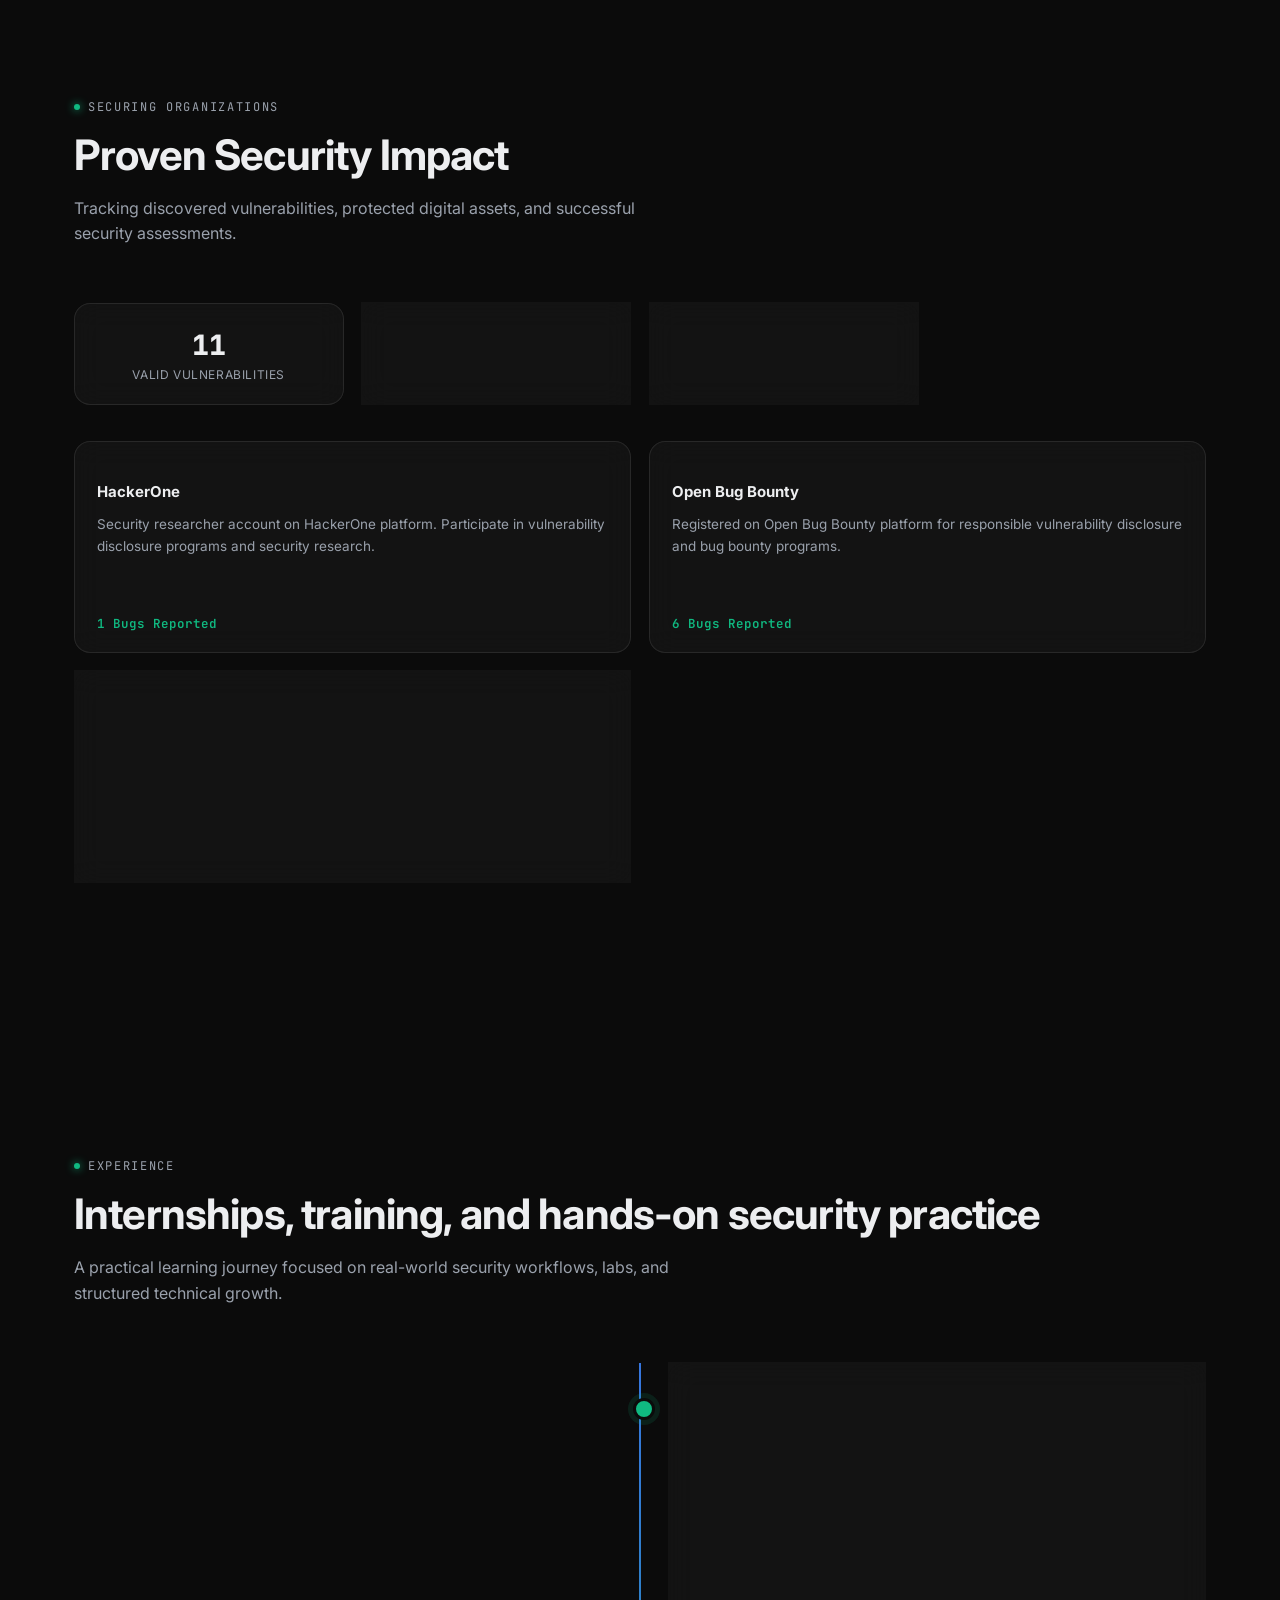
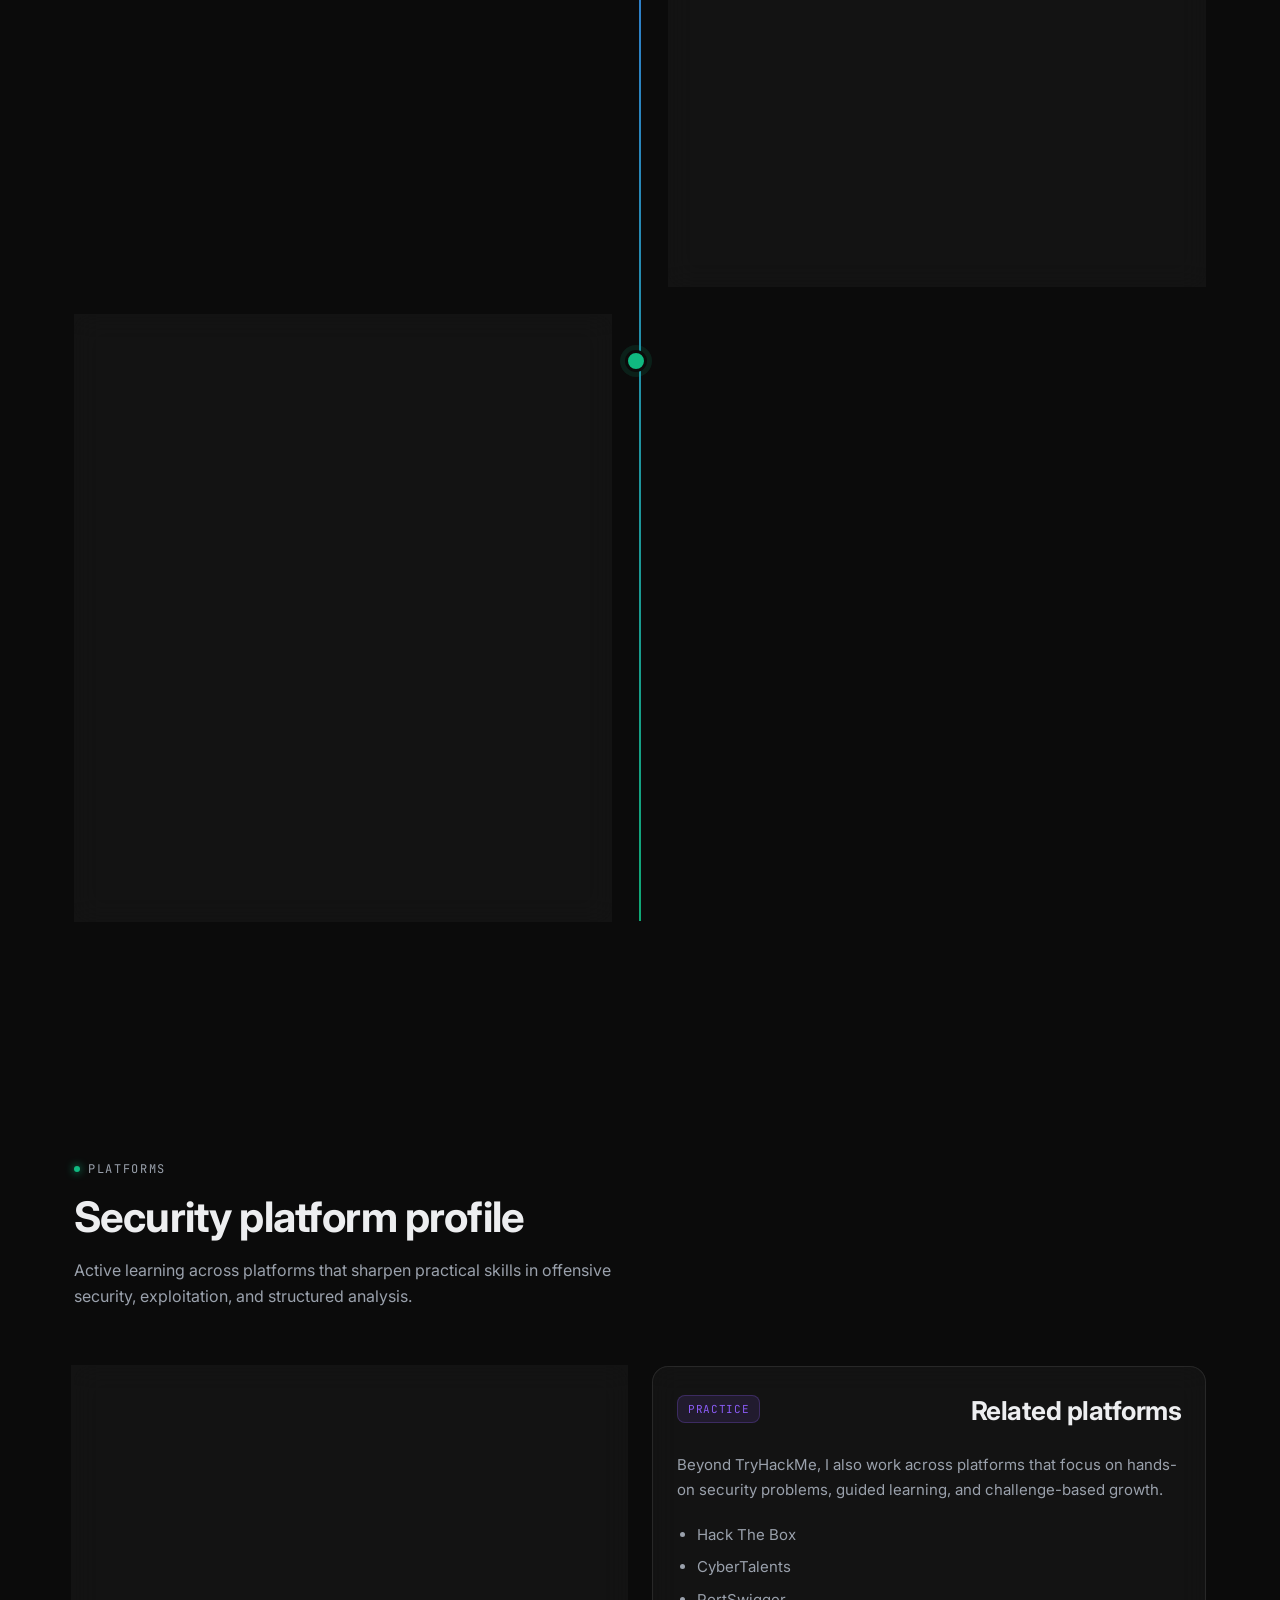
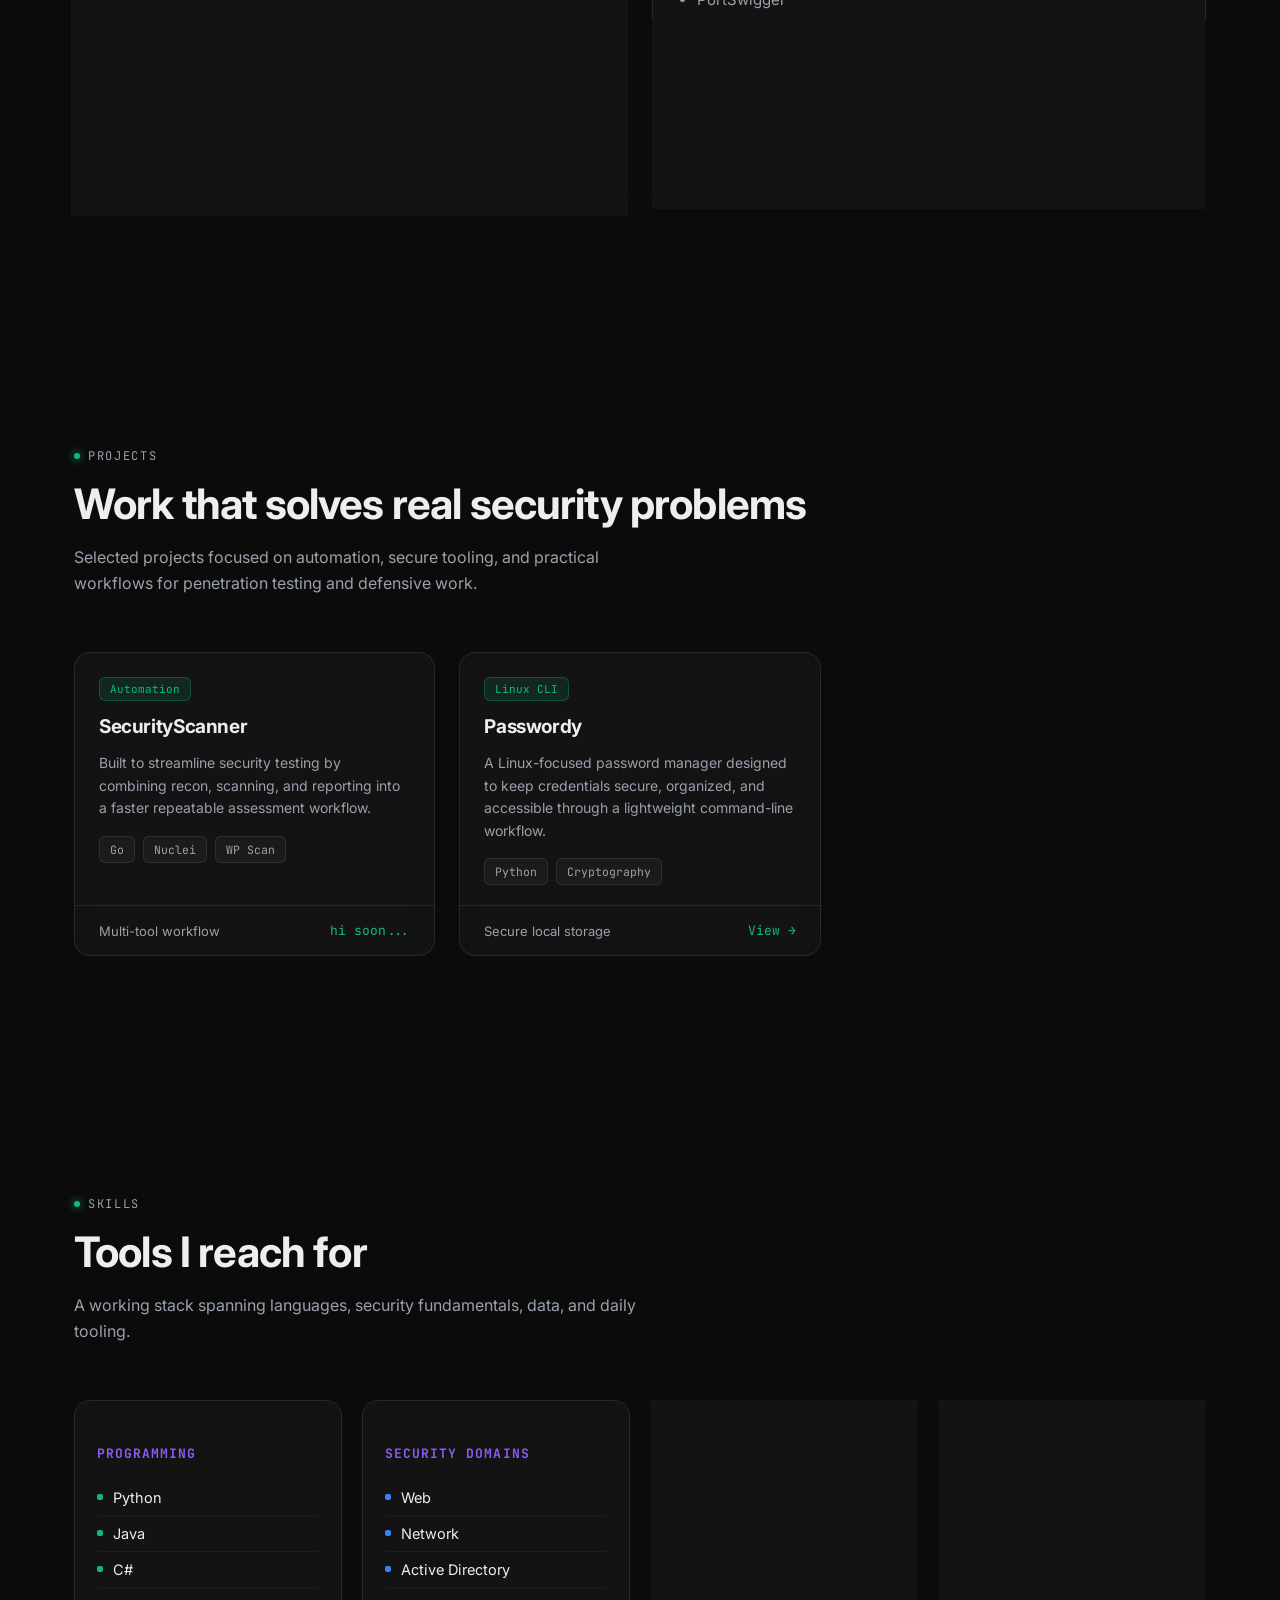
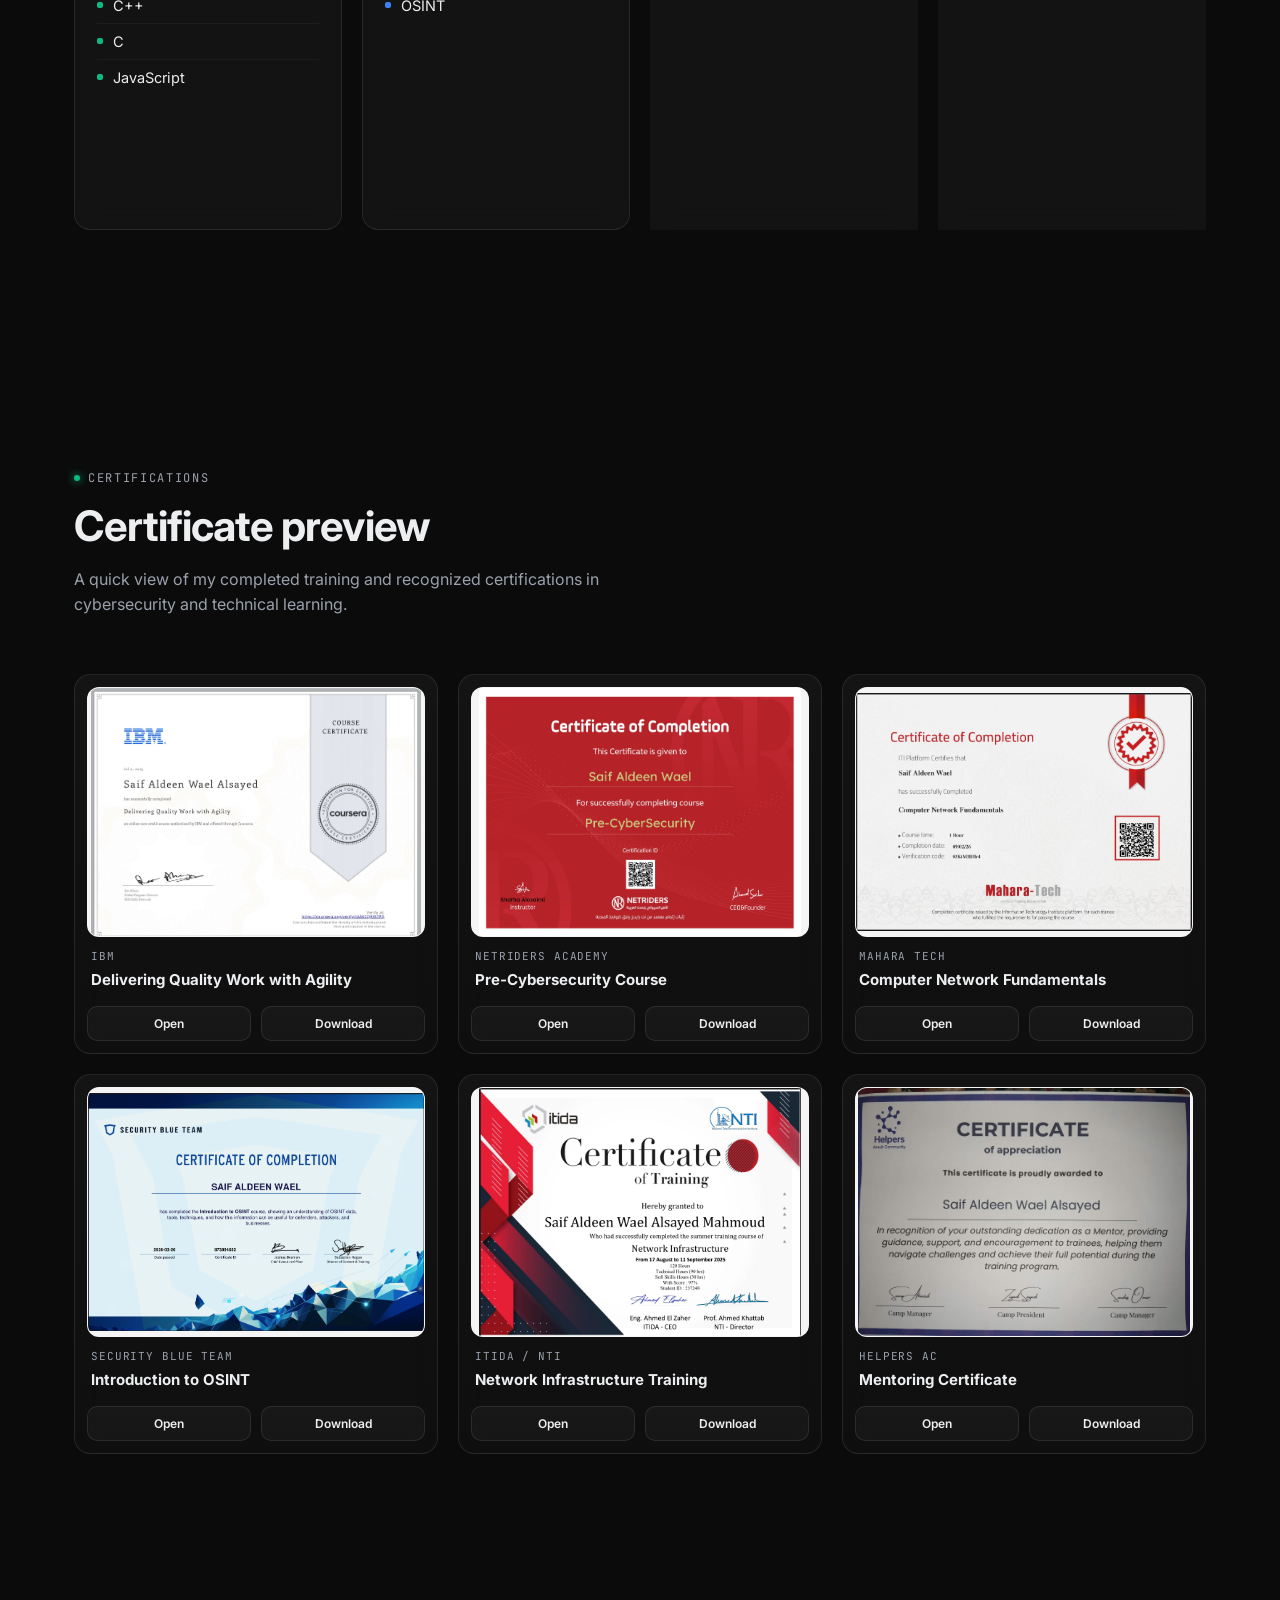
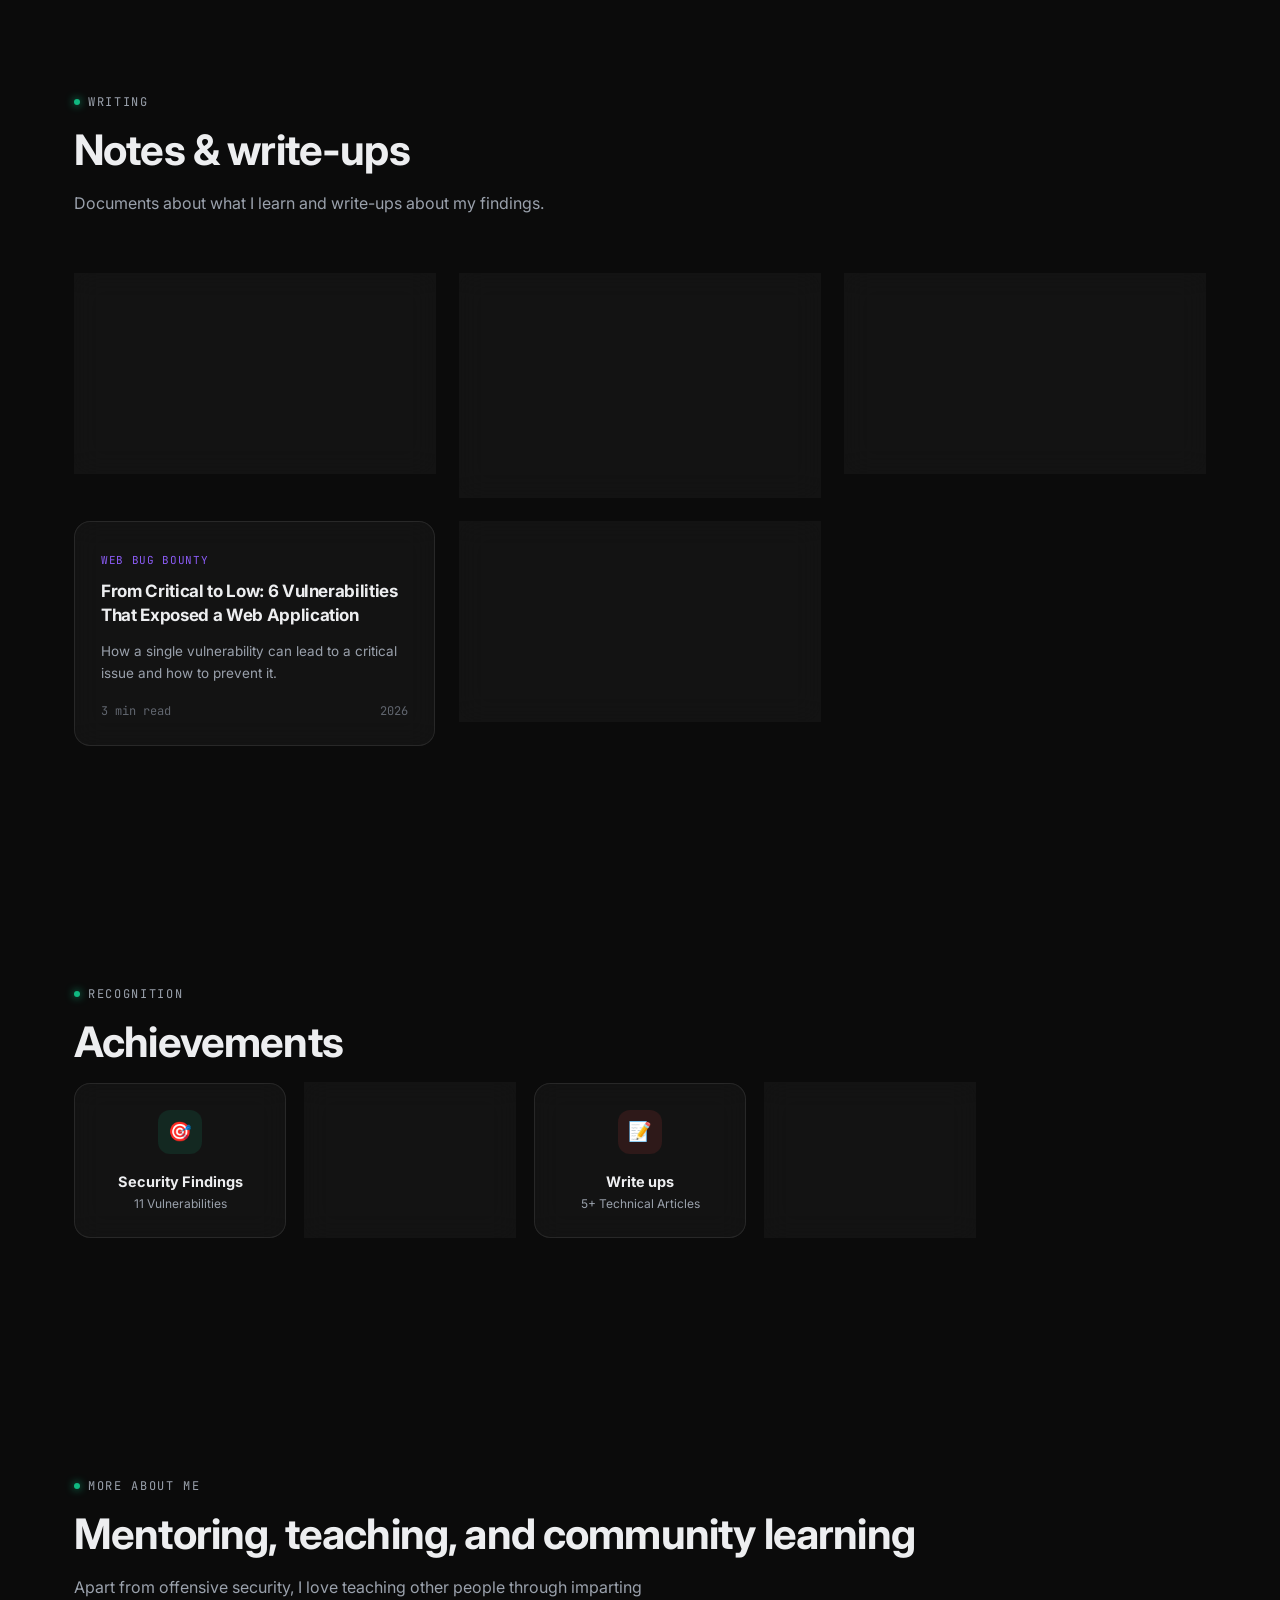
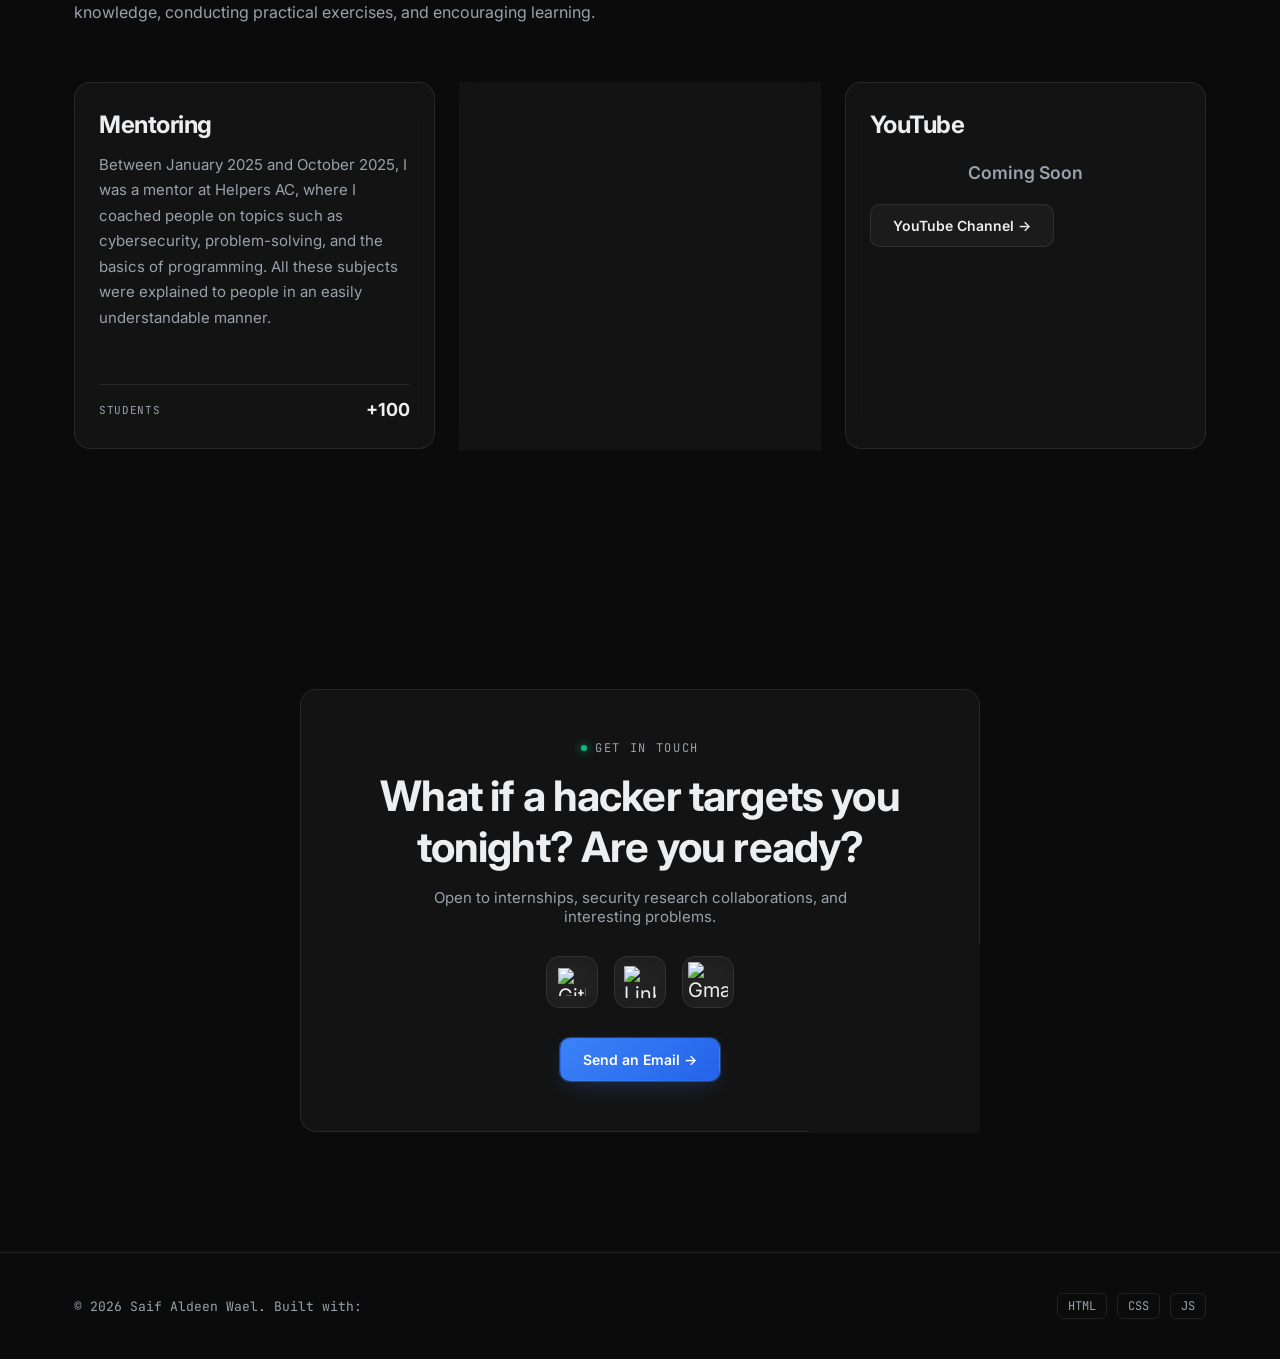
==== commit ef44954e: "Revert "Point portfolio to versioned CV" This reverts commit 5e94ffd0dd7bd23be73230d6de56f0789fd4467" ====
--- a/index.html
+++ b/index.html
@@ -88,7 +88,7 @@
       <p class="desc reveal">I’m a cybersecurity researcher focused on web security, network testing, Active Directory, OSINT, and hands-on security research.</p>
       <div class="hero-actions reveal">
         <a href="#projects" class="btn btn-primary magnetic">View Projects →</a>
-        <a href="assets/Saif Aldeen Wael CV 2026-10-11.pdf" target="_blank" class="btn btn-ghost magnetic">View CV</a>
+        <a href="assets/Saif Aldeen Wael CV.pdf" target="_blank" class="btn btn-ghost magnetic">View CV</a>
         <a href="#contact" class="btn btn-outline-emerald magnetic">Contact Me</a>
         
       </div>
